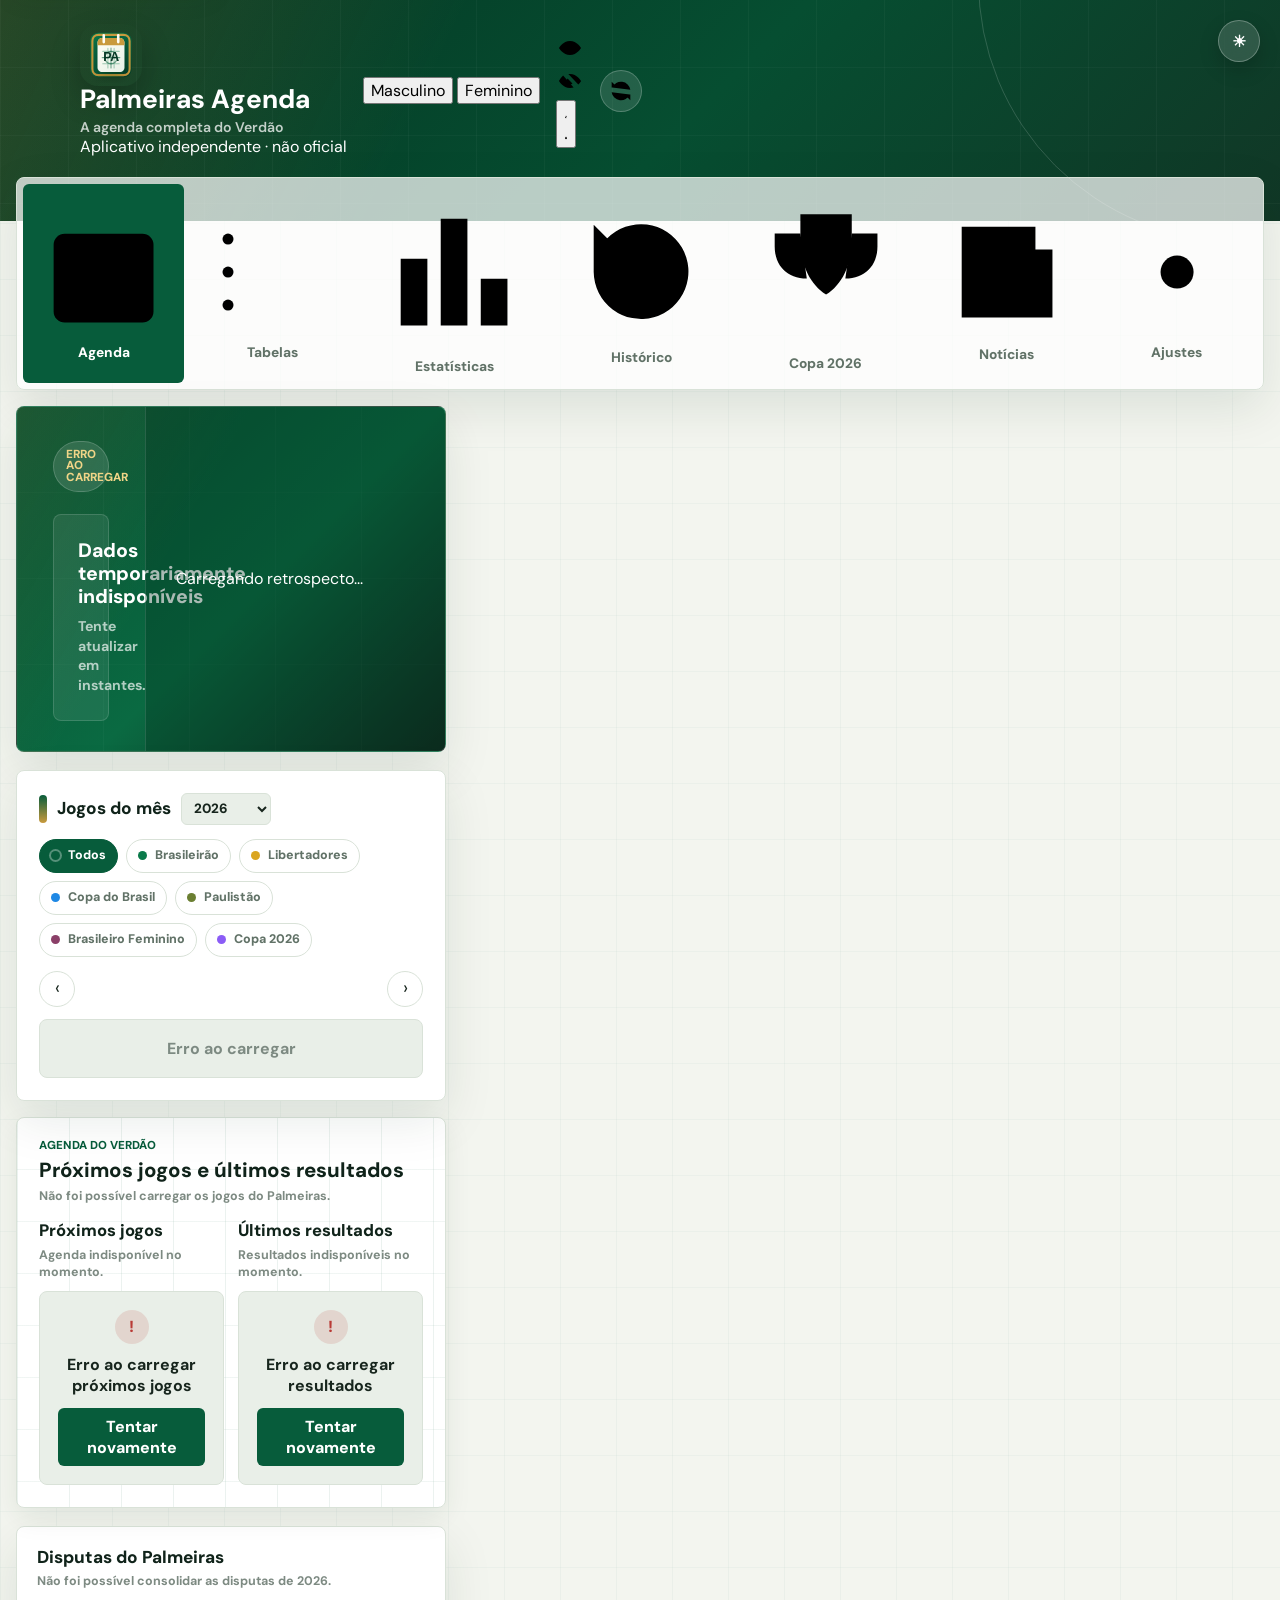
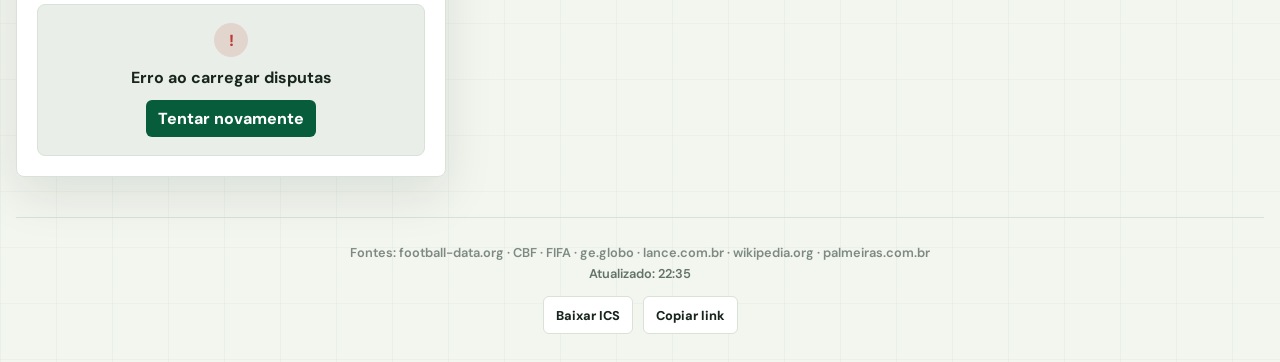
==== apps/web/index.html @ a24f6d0a "fix: restore mobile single-card layout for standings campaign Reverts the fragmentation caused by ad" ====
<!DOCTYPE html>
<html lang="pt-BR">
<head>
    <meta charset="UTF-8">
    <meta name="viewport" content="width=device-width, initial-scale=1.0">
    <title>Palmeiras Agenda — A agenda completa do Verdão</title>
    <meta name="description" content="Acompanhe Palmeiras masculino e feminino com agenda, alertas, histórico, placares, tabelas e calendário.">
    <meta name="application-name" content="Palmeiras Agenda">
    <meta name="theme-color" content="#043522">
    <meta name="api-base-url" content="">
    <meta name="color-scheme" content="light dark">
    <meta name="robots" content="index,follow">
    <link rel="canonical" href="https://palmeiras.rodrigolanna.com.br/">
    <meta property="og:type" content="website">
    <meta property="og:site_name" content="Palmeiras Agenda">
    <meta property="og:title" content="A agenda completa do Verdão">
    <meta property="og:description" content="Jogos, placares, tabelas, notícias, calendário do Palmeiras e seção especial da Copa do Mundo 2026.">
    <meta property="og:url" content="https://palmeiras.rodrigolanna.com.br/">
    <meta property="og:image" content="https://palmeiras.rodrigolanna.com.br/static/brand/palmeiras-agenda-social-card-v12.png">
    <meta property="og:image:width" content="1200">
    <meta property="og:image:height" content="630">
    <meta name="twitter:card" content="summary_large_image">
    <meta name="twitter:image" content="https://palmeiras.rodrigolanna.com.br/static/brand/palmeiras-agenda-social-card-v12.png">
    <link rel="preconnect" href="https://fonts.googleapis.com">
    <link rel="preconnect" href="https://fonts.gstatic.com" crossorigin>
    <link href="https://fonts.googleapis.com/css2?family=DM+Sans:ital,opsz,wght@0,9..40,400;0,9..40,500;0,9..40,600;0,9..40,700;0,9..40,800&display=swap" rel="stylesheet">
    <link rel="icon" type="image/png" href="/static/favicon.png">
    <link rel="icon" type="image/png" sizes="16x16" href="/static/brand/palmeiras-agenda-favicon-16-v12.png">
    <link rel="icon" type="image/png" sizes="32x32" href="/static/brand/palmeiras-agenda-favicon-32-v12.png">
    <link rel="icon" type="image/png" href="/static/brand/palmeiras-agenda-favicon-v12.png">
    <link rel="apple-touch-icon" sizes="180x180" href="/static/brand/palmeiras-agenda-apple-touch-icon-v12.png">
    <meta name="apple-mobile-web-app-capable" content="yes">
    <meta name="apple-mobile-web-app-status-bar-style" content="black-translucent">
    <meta name="apple-mobile-web-app-title" content="Palmeiras Agenda">
    <link rel="manifest" href="/manifest.webmanifest?v=16">
    <link rel="alternate" type="text/calendar" title="Palmeiras Agenda" href="/api/v1/calendar.ics">
    <link rel="stylesheet" href="/static/css/styles.css?v=82">
    <link rel="stylesheet" href="/static/css/design-system.css?v=20">
</head>
<body>
    <a class="skip-link" href="#main-content">Pular para o conteúdo</a>

    <!-- Compact Header -->
    <header class="header">
        <div class="header-content">
            <div class="header-brand">
                <a class="logo" href="/" aria-label="Voltar para a página inicial">
                    <img src="/static/brand/palmeiras-agenda-mark.svg?v=12" alt="Logo Palmeiras Agenda">
                </a>
                <div class="header-text">
                    <h1>Palmeiras Agenda</h1>
                    <div class="subtitle">A agenda completa do Verdão</div>
                    <div class="product-disclosure">Aplicativo independente · não oficial</div>
                </div>
            </div>
            <div class="team-scope-control" role="group" aria-label="Escolher equipe">
                <button type="button" data-team-scope="men" aria-pressed="true">Masculino</button>
                <button type="button" data-team-scope="women" aria-pressed="false">Feminino</button>
            </div>
            <div class="quick-preference-actions" aria-label="Visibilidade e alertas">
                <label class="utility-icon-action spoiler-toggle" for="spoilerFreeToggle" title="Ocultar placares">
                    <input class="sr-only" type="checkbox" id="spoilerFreeToggle" role="switch" aria-label="Ocultar placares">
                    <svg class="icon-scores-visible" viewBox="0 0 24 24" aria-hidden="true" focusable="false"><path d="M2.5 12s3.5-6 9.5-6 9.5 6 9.5 6-3.5 6-9.5 6S2.5 12 2.5 12Z"/><circle cx="12" cy="12" r="2.75"/></svg>
                    <svg class="icon-scores-hidden" viewBox="0 0 24 24" aria-hidden="true" focusable="false"><path d="M3 3l18 18M10.6 6.1A10.8 10.8 0 0 1 12 6c6 0 9.5 6 9.5 6a17 17 0 0 1-2.4 3.1M6.1 7.3A16.9 16.9 0 0 0 2.5 12s3.5 6 9.5 6a10.8 10.8 0 0 0 3.1-.4M9.9 9.9a3 3 0 0 0 4.2 4.2"/></svg>
                </label>
                <button type="button" class="utility-icon-action notification-toggle" id="quickNotifyButton" aria-pressed="false" aria-label="Ativar alertas" title="Ativar alertas">
                    <svg class="icon-alerts-off" viewBox="0 0 24 24" aria-hidden="true" focusable="false"><path d="M4 4l16 16M14.7 18H5.5c1.4-1.5 2-3.2 2-5.2V10a4.5 4.5 0 0 1 .6-2.3M10 5.7A4.7 4.7 0 0 1 12 5c2.5 0 4.5 2.2 4.5 5v2.8c0 .9.1 1.7.4 2.5M10.2 20a2.2 2.2 0 0 0 3.6 0"/></svg>
                    <svg class="icon-alerts-on" viewBox="0 0 24 24" aria-hidden="true" focusable="false"><path d="M5.5 18h13c-1.4-1.5-2-3.2-2-5.2V10c0-2.8-2-5-4.5-5s-4.5 2.2-4.5 5v2.8c0 2-.6 3.7-2 5.2ZM10.2 20a2.2 2.2 0 0 0 3.6 0M12 2.5V5"/></svg>
                </button>
            </div>
            <div class="header-actions">
                <button type="button" class="theme-toggle" id="themeToggle" title="Alternar tema" aria-label="Alternar tema claro/escuro" aria-pressed="false">Tema</button>
                <button type="button" id="refreshButton" class="refresh-btn" aria-label="Atualizar dados agora">
                    <svg class="refresh-icon" viewBox="0 0 24 24" aria-hidden="true" focusable="false">
                        <path d="M20 11a8.1 8.1 0 0 0-15.5-2M4 4v5h5M4 13a8.1 8.1 0 0 0 15.5 2M20 20v-5h-5"/>
                    </svg>
                </button>
            </div>
            <span class="toolbar-status sr-only" id="featureStatus" aria-live="polite"></span>
        </div>
    </header>

    <main class="container" id="main-content" tabindex="-1">

        <!-- ============================================ -->
        <!-- PRIMARY SECTION MENU                         -->
        <!-- ============================================ -->
        <div class="tabs" role="tablist" aria-label="Seções do aplicativo">
            <button class="tab-btn active" data-tab="home" data-mobile-label="Agenda" role="tab" id="tab-home" aria-selected="true" aria-controls="home">
                <svg class="tab-icon" viewBox="0 0 24 24" aria-hidden="true" focusable="false"><rect x="3" y="5" width="18" height="16" rx="2"/><path d="M8 3v4M16 3v4M3 10h18"/></svg>
                <span class="tab-label">Agenda</span>
            </button>
            <button class="tab-btn" data-tab="classificacao" data-mobile-label="Tabelas" role="tab" id="tab-classificacao" aria-selected="false" aria-controls="classificacao">
                <svg class="tab-icon" viewBox="0 0 24 24" aria-hidden="true" focusable="false"><path d="M9 6h12M9 12h12M9 18h12"/><circle cx="4" cy="6" r="1"/><circle cx="4" cy="12" r="1"/><circle cx="4" cy="18" r="1"/></svg>
                <span class="tab-label">Tabelas</span>
            </button>
            <button class="tab-btn" data-tab="estatisticas" data-mobile-label="Estatísticas" role="tab" id="tab-estatisticas" aria-selected="false" aria-controls="estatisticas">
                <svg class="tab-icon" viewBox="0 0 24 24" aria-hidden="true" focusable="false"><path d="M4 20V10h4v10M10 20V4h4v16M16 20v-7h4v7M2 20h20"/></svg>
                <span class="tab-label">Estatísticas</span>
            </button>
            <button class="tab-btn" data-tab="historico" data-mobile-label="Histórico" role="tab" id="tab-historico" aria-selected="false" aria-controls="historico">
                <svg class="tab-icon" viewBox="0 0 24 24" aria-hidden="true" focusable="false"><path d="M4 12a8 8 0 1 0 2.3-5.7L4 8.6M4 4v4.6h4.6M12 8v5l3 2"/></svg>
                <span class="tab-label">Histórico</span>
            </button>
            <button class="tab-btn tab-secondary" data-tab="worldcup" data-mobile-label="Copa 2026" role="tab" id="tab-worldcup" aria-selected="false" aria-controls="worldcup">
                <svg class="tab-icon" viewBox="0 0 24 24" aria-hidden="true" focusable="false"><path d="M8 3h8v4c0 4-1.6 7-4 8.5C9.6 14 8 11 8 7V3Z"/><path d="M8 6H4v2c0 3 2 5 5 5M16 6h4v2c0 3-2 5-5 5M12 16v4M8 21h8"/></svg>
                <span class="tab-label">Copa 2026</span>
            </button>
            <button class="tab-btn tab-secondary" data-tab="news" data-mobile-label="Notícias" role="tab" id="tab-news" aria-selected="false" aria-controls="news">
                <svg class="tab-icon" viewBox="0 0 24 24" aria-hidden="true" focusable="false"><path d="M4 4h13v16H4zM17 8h3v12h-3M7 8h7M7 12h7M7 16h4"/></svg>
                <span class="tab-label">Notícias</span>
            </button>
            <button class="tab-btn" data-tab="ajustes" data-mobile-label="Ajustes" role="tab" id="tab-ajustes" aria-selected="false" aria-controls="ajustes">
                <svg class="tab-icon" viewBox="0 0 24 24" aria-hidden="true" focusable="false"><circle cx="12" cy="12" r="3"/><path d="M12 2v3M12 19v3M4.9 4.9 7 7M17 17l2.1 2.1M2 12h3M19 12h3M4.9 19.1 7 17M17 7l2.1-2.1"/></svg>
                <span class="tab-label">Ajustes</span>
            </button>
        </div>

        <!-- ============================================ -->
        <!-- SECTION CONTENT                              -->
        <!-- ============================================ -->
        <div class="main-layout">
        <div class="main-content">
        <!-- ============================================ -->
        <!-- TAB PANELS                                   -->
        <!-- ============================================ -->
        <div class="dashboard-grid">

        <!-- Home -->
        <div id="home" class="tab-content active" role="tabpanel" aria-labelledby="tab-home">
        <section class="hero-hub" id="hero-hub" aria-labelledby="hero-title">
            <h2 class="sr-only" id="hero-title">Próximo jogo em destaque</h2>
            <div class="hero-card" id="hero-match">
                <div class="hero-comp" id="hero-comp-badge">Carregando...</div>
                <div class="hero-teams" id="hero-teams-area">
                    <div class="hero-team" id="hero-home">
                        <img src="/static/crests/1769.png" alt="">
                        <div class="hero-team-name">Palmeiras</div>
                    </div>
                    <div class="hero-center-score" id="hero-score-area">
                        <div class="hero-vs">×</div>
                    </div>
                    <div class="hero-team" id="hero-away">
                        <img src="/static/crests/1769.png" alt="">
                        <div class="hero-team-name">—</div>
                    </div>
                </div>
                <div class="hero-empty-state" id="hero-empty-state" hidden>
                    <strong>Dados temporariamente indisponíveis</strong>
                    <span>Tente atualizar em instantes.</span>
                </div>
                <div class="hero-meta" id="hero-meta-area">
                    <span class="hero-meta-date" id="hero-date-area">—</span>
                    <span class="hero-meta-sep">·</span>
                    <span class="hero-meta-pill" id="pill-stadium">Estádio —</span>
                    <span class="hero-meta-pill" id="pill-broadcast">TV —</span>
                    <span class="hero-meta-pill" id="pill-round">Rodada —</span>
                    <span class="hero-meta-pill" id="pill-stage" style="display:none">Fase —</span>
                </div>
            </div>
            <div class="hero-bottom" id="hero-bottom">
                <div class="hero-countdown" id="hero-countdown">
                    <div class="countdown-label">Jogo em</div>
                    <div class="countdown-digits">
                        <span class="cd-unit"><span class="cd-val" id="cd-days">0</span><span class="cd-lbl">dias</span></span>
                        <span class="cd-sep">:</span>
                        <span class="cd-unit"><span class="cd-val" id="cd-hours">0</span><span class="cd-lbl">horas</span></span>
                        <span class="cd-sep">:</span>
                        <span class="cd-unit"><span class="cd-val" id="cd-mins">0</span><span class="cd-lbl">min</span></span>
                        <span class="cd-sep">:</span>
                        <span class="cd-unit"><span class="cd-val" id="cd-secs">0</span><span class="cd-lbl">seg</span></span>
                    </div>
                </div>
                <div id="hero-context" class="hero-context" aria-live="polite">
                    <div class="hero-context-loading">Carregando retrospecto...</div>
                </div>
            </div>
        </section>

        <div class="agenda-content-grid">
        <section class="calendar-hub" id="calendar-hub" aria-labelledby="calendar-title">
            <div class="card">
                <div class="cal-header">
                    <div class="cal-title" id="calendar-title">Jogos do mês
                        <label class="sr-only" for="cal-year-select">Ano do calendário</label>
                        <select id="cal-year-select"></select>
                    </div>
                </div>
                <div class="comp-legend" id="comp-legend" aria-label="Filtrar calendário por competição">
                    <button type="button" class="comp-legend-item active" data-comp="all" aria-pressed="true">
                        <span class="comp-legend-dot" style="background:#075C3B" aria-hidden="true"></span>
                        <span class="comp-legend-label">Todos</span>
                    </button>
                    <button type="button" class="comp-legend-item" data-comp="BSA" aria-pressed="false">
                        <span class="comp-legend-dot" style="background:#0A7A4A" aria-hidden="true"></span>
                        <span class="comp-legend-label">Brasileirão</span>
                    </button>
                    <button type="button" class="comp-legend-item" data-comp="CLI" aria-pressed="false">
                        <span class="comp-legend-dot" style="background:#DAA520" aria-hidden="true"></span>
                        <span class="comp-legend-label">Libertadores</span>
                    </button>
                    <button type="button" class="comp-legend-item" data-comp="COPA" aria-pressed="false">
                        <span class="comp-legend-dot" style="background:#1E88E5" aria-hidden="true"></span>
                        <span class="comp-legend-label">Copa do Brasil</span>
                    </button>
                    <button type="button" class="comp-legend-item" data-comp="CPA" aria-pressed="false">
                        <span class="comp-legend-dot" style="background:#6B7F32" aria-hidden="true"></span>
                        <span class="comp-legend-label">Paulistão</span>
                    </button>
                    <button type="button" class="comp-legend-item women-competition" data-comp="BFA1" aria-pressed="false">
                        <span class="comp-legend-dot" style="background:#8B3F68" aria-hidden="true"></span>
                        <span class="comp-legend-label">Brasileiro Feminino</span>
                    </button>
                    <button type="button" class="comp-legend-item" data-comp="WC" aria-pressed="false">
                        <span class="comp-legend-dot" style="background:#8B5CF6" aria-hidden="true"></span>
                        <span class="comp-legend-label">Copa 2026</span>
                    </button>
                </div>
                <div class="calendar-nav">
                    <button type="button" class="cal-nav-btn" id="cal-prev" aria-label="Mês anterior">‹</button>
                    <span id="cal-month-label" aria-live="polite"></span>
                    <button type="button" class="cal-nav-btn" id="cal-next" aria-label="Próximo mês">›</button>
                </div>
                <div id="calendar-grid" class="calendar-grid" aria-labelledby="calendar-title"></div>
                <div id="calendar-expanded" aria-live="polite"></div>
            </div>
        </section>

        <div class="agenda-feed">
        <section class="palmeiras-home-shell" id="palmeiras-home" aria-labelledby="palmeiras-home-title">
            <div class="palmeiras-home-panel">
                <div class="palmeiras-board-head">
                    <div>
                        <div class="palmeiras-kicker">Agenda do Verdão</div>
                        <h2 id="palmeiras-home-title">Próximos jogos e últimos resultados</h2>
                        <p id="palmeiras-home-summary">Carregando jogos do Palmeiras...</p>
                    </div>
                </div>

                <div class="palmeiras-snapshot-grid" aria-label="Resumo de jogos do Palmeiras">
                    <div class="palmeiras-snapshot-panel">
                        <div class="palmeiras-snapshot-head">
                            <h3>Próximos jogos</h3>
                            <p id="palmeiras-next-summary">Carregando agenda...</p>
                        </div>
                        <div id="palmeiras-next-matches"><div class="empty">Carregando...</div></div>
                    </div>
                    <div class="palmeiras-snapshot-panel results">
                        <div class="palmeiras-snapshot-head">
                            <h3>Últimos resultados</h3>
                            <p id="palmeiras-results-summary">Carregando placares...</p>
                        </div>
                        <div id="palmeiras-latest-results"><div class="empty">Carregando...</div></div>
                    </div>
                </div>
            </div>

        </section>

        <section class="competition-hub card" aria-labelledby="competitions-title">
            <div class="competition-hub-head">
                <div>
                    <div class="card-title" id="competitions-title">Disputas do Palmeiras</div>
                    <p id="competitions-summary">Consolidando competições do ano selecionado.</p>
                </div>
            </div>
            <div id="competitions-overview"><div class="empty">Carregando...</div></div>
        </section>
        </div>
        </div>
        </div>

        <!-- Tabelas -->
        <div id="classificacao" class="tab-content" role="tabpanel" aria-labelledby="tab-classificacao" hidden inert>
            <div class="card">
                <div class="section-head standings-head">
                    <div>
                        <div class="card-title" id="standings-title">Tabelas</div>
                        <p id="standings-summary">Escolha uma competição para ver as tabelas e campanhas disponíveis.</p>
                    </div>
                    <div class="standings-filter-group" id="standings-filter-group" aria-label="Escolher competição das tabelas">
                        <button type="button" class="standings-filter active" data-standings-comp="all" aria-pressed="true">Todas</button>
                    </div>
                </div>
                <div id="standings"><div class="empty">Carregando...</div></div>
            </div>
        </div>

        <!-- Estatísticas -->
        <div id="estatisticas" class="tab-content" role="tabpanel" aria-labelledby="tab-estatisticas" hidden inert>
            <div class="card">
                <div class="section-head stats-head">
                    <div>
                        <div class="card-title" id="stats-title">Estatísticas do Palmeiras</div>
                        <p id="stats-summary">Desempenho, gols e forma recente em todos os jogos carregados.</p>
                    </div>
                </div>
                <div id="team-stats"><div class="empty">Carregando...</div></div>
            </div>
        </div>

        <!-- Histórico -->
        <div id="historico" class="tab-content" role="tabpanel" aria-labelledby="tab-historico" hidden inert>
            <section class="card history-card" aria-labelledby="history-title">
                <div class="section-head">
                    <div>
                        <div class="card-title" id="history-title">Arquivo histórico</div>
                        <p id="history-summary">Retrospecto, adversários e jogos anteriores do Palmeiras.</p>
                    </div>
                </div>
                <div class="history-filters">
                    <label>Adversário<select id="historyOpponent"><option value="">Todos</option></select></label>
                    <label>Competição<select id="historyCompetition"><option value="">Todas</option></select></label>
                    <label>Ano<select id="historyYear"><option value="">Todos</option></select></label>
                    <button type="button" id="historyClear">Limpar filtros</button>
                </div>
                <div id="history-content"><div class="empty">Carregando histórico...</div></div>
            </section>
        </div>

        <!-- Ajustes -->
        <div id="ajustes" class="tab-content" role="tabpanel" aria-labelledby="tab-ajustes" hidden inert>
            <section class="card settings-card" aria-labelledby="settings-title">
                <div class="card-title" id="settings-title">Ajustes</div>
                <div class="settings-grid">
                    <div class="settings-section">
                        <h3>Alertas de jogos</h3>
                        <p>Escolha o que deseja receber neste navegador.</p>
                        <label><input type="checkbox" data-push-pref="oneHour"> 1 hora antes do jogo</label>
                        <label><input type="checkbox" data-push-pref="kickoff"> Início da partida</label>
                        <label><input type="checkbox" data-push-pref="results"> Placar final</label>
                        <label><input type="checkbox" data-push-pref="scheduleChanges" checked> Mudanças de data ou estádio</label>
                        <label><input type="checkbox" data-push-pref="liveEvents"> Lances dos jogos seguidos</label>
                        <label><input type="checkbox" data-push-pref="news"> Notícias importantes</label>
                        <div class="settings-actions">
                            <button type="button" class="palmeiras-action primary" id="enablePushButton">Ativar e salvar alertas</button>
                            <button type="button" class="palmeiras-action" id="disablePushButton">Desativar</button>
                        </div>
                        <p class="settings-status" id="pushStatus" aria-live="polite"></p>
                    </div>
                    <div class="settings-section">
                        <h3>Calendário e conteúdo</h3>
                        <p>O feed acompanha a equipe selecionada e é atualizado automaticamente.</p>
                        <a class="settings-link" id="scopedCalendarLink" href="/api/v1/calendar.ics?team_scope=men">Assinar calendário ICS</a>
                        <button type="button" class="settings-link settings-tab-link" data-open-tab="news">Abrir notícias</button>
                        <button type="button" class="settings-link settings-tab-link" data-open-tab="worldcup">Rever a Copa 2026</button>
                    </div>
                </div>
            </section>
        </div>

        <!-- Copa do Mundo 2026 -->
        <div id="worldcup" class="tab-content" role="tabpanel" aria-labelledby="tab-worldcup" hidden inert>
            <section class="worldcup-shell" aria-labelledby="worldcup-title">
                <div class="worldcup-hero-panel worldcup-champion-hero">
                    <div class="worldcup-champion-copy">
                        <div class="worldcup-kicker">FIFA World Cup 2026</div>
                        <div class="worldcup-champion-heading">
                            <img id="worldcup-champion-crest" src="https://crests.football-data.org/760.svg" alt="Escudo da seleção da Espanha">
                            <div>
                                <h2 id="worldcup-title">Espanha campeã do mundo</h2>
                                <p id="worldcup-champion-copy">A Espanha venceu a Argentina por 1 a 0 e conquistou a Copa do Mundo de 2026.</p>
                            </div>
                        </div>
                        <div class="worldcup-final-result" id="worldcup-final-result" aria-label="Resultado da final">
                            <span>Final</span>
                            <strong>Espanha <b>1–0</b> Argentina</strong>
                            <span>19 jul 2026</span>
                        </div>
                    </div>
                    <div class="worldcup-champion-side">
                        <svg class="worldcup-trophy" viewBox="0 0 64 64" aria-hidden="true">
                            <path d="M22 8h20v8c0 10-4 18-10 22-6-4-10-12-10-22V8Z"/>
                            <path d="M22 14H12v4c0 9 6 15 15 16M42 14h10v4c0 9-6 15-15 16M32 38v10M23 56h18M27 48h10v8"/>
                        </svg>
                        <strong>Campeã 2026</strong>
                    </div>
                </div>

                <div class="worldcup-info-grid" aria-label="Informações da Copa do Mundo 2026">
                    <div class="worldcup-info-item">
                        <span>Período</span>
                        <strong>11 jun - 19 jul</strong>
                    </div>
                    <div class="worldcup-info-item">
                        <span>Jogos</span>
                        <strong id="worldcup-total">104</strong>
                    </div>
                    <div class="worldcup-info-item">
                        <span>Sedes</span>
                        <strong>Canadá, México, EUA</strong>
                    </div>
                    <div class="worldcup-info-item">
                        <span>Formato</span>
                        <strong>48 seleções</strong>
                    </div>
                </div>

                <div class="worldcup-brazil-panel">
                    <div class="worldcup-board-head">
                        <div>
                            <h3 id="worldcup-brazil-title">Campanha do Brasil</h3>
                            <p id="worldcup-brazil-summary">Carregando agenda da Seleção...</p>
                        </div>
                        <button type="button" class="worldcup-action" id="worldcupBrazilFilter">Ver Brasil</button>
                    </div>
                    <div id="worldcup-brazil-matches"><div class="empty">Carregando...</div></div>
                </div>

                <div class="worldcup-board">
                    <div class="worldcup-board-head">
                        <div>
                            <h3>Jogos e resultados</h3>
                            <p id="worldcup-summary">Carregando jogos da Copa 2026...</p>
                        </div>
                        <div class="worldcup-filter-group" aria-label="Filtrar jogos da Copa 2026">
                            <button type="button" class="worldcup-filter active" data-wc-filter="all" aria-pressed="true">Todos</button>
                            <button type="button" class="worldcup-filter" data-wc-filter="upcoming" aria-pressed="false">Próximos</button>
                            <button type="button" class="worldcup-filter" data-wc-filter="finished" aria-pressed="false">Resultados</button>
                            <button type="button" class="worldcup-filter" data-wc-filter="brazil" aria-pressed="false">Brasil</button>
                        </div>
                    </div>
                    <div id="worldcup-matches"><div class="empty">Carregando...</div></div>
                </div>
            </section>
        </div>

        <!-- Notícias -->
        <div id="news" class="tab-content" role="tabpanel" aria-labelledby="tab-news" hidden inert>
            <div class="card">
                <div class="card-title">Notícias recentes</div>
                <div id="news-status" class="section-status" aria-live="off"></div>
                <div id="news-list"><div class="empty">Carregando...</div></div>
            </div>
        </div>
        
        </div>
        </div>
        </div>

    </main>

    <noscript><p style="text-align:center;padding:2rem;color:#666">JavaScript é necessário para exibir os dados do Palmeiras Agenda.</p></noscript>

    <footer class="footer">
        <p>Fontes: football-data.org · CBF · FIFA · ge.globo · lance.com.br · wikipedia.org · palmeiras.com.br</p>
        <p id="last-updated" class="footer-updated"></p>
        <div class="footer-actions">
            <button type="button" id="downloadCalendarButton" class="footer-btn">Baixar ICS</button>
            <button type="button" id="copyCalendarUrlButton" class="footer-btn">Copiar link</button>
        </div>
    </footer>

    <script src="/static/js/config.js?v=30"></script>
    <script src="/static/js/features.js?v=5"></script>
    <script src="/static/js/app.js?v=89"></script>
</body>
</html>
---- static/css/styles.css ----
:root {
    color-scheme: light;
    --brand: #075c3b;
    --brand-strong: #043522;
    --brand-bright: #0a7a4a;
    --brand-soft: #e7f1e9;
    --gold: #c99a3d;
    --blue: #2468a8;
    --red: #b93b36;
    --draw: #6d746f;
    --ink: #10231a;
    --text: #17251d;
    --text-secondary: #617267;
    --text-muted: #7d8a82;
    --bg: #f3f5ef;
    --bg-card: #ffffff;
    --bg-soft: #e9efe8;
    --line: #d9e2d8;
    --line-strong: #bdcabb;
    --shadow: 0 18px 50px rgba(6, 53, 31, 0.10);
    --shadow-tight: 0 10px 28px rgba(6, 53, 31, 0.08);
    --radius-card: 8px;
    --radius-control: 6px;
    --focus: #c99a3d;
    --win: #0a7a4a;
    --loss: #b93b36;
    --live: #d93d37;
    --comp-bsa: #0a7a4a;
    --comp-cli: #c99a3d;
    --comp-copa: #2468a8;
    --comp-paulista: #6b7f32;
    --comp-wc: #8b3f68;
    --comp-other: #858f87;
}

body.dark {
    color-scheme: dark;
    --brand: #48b57a;
    --brand-strong: #06140f;
    --brand-bright: #65d996;
    --brand-soft: #10251a;
    --gold: #d8b560;
    --blue: #6aa7dc;
    --red: #ee6b63;
    --draw: #9ba79e;
    --ink: #eff6f1;
    --text: #eaf2ed;
    --text-secondary: #aec0b5;
    --text-muted: #8c9b91;
    --bg: #07110c;
    --bg-card: #0f1e16;
    --bg-soft: #13261b;
    --line: rgba(222, 236, 226, 0.13);
    --line-strong: rgba(222, 236, 226, 0.24);
    --shadow: 0 18px 48px rgba(0, 0, 0, 0.32);
    --shadow-tight: 0 10px 24px rgba(0, 0, 0, 0.26);
    --comp-wc: #d077a5;
    background: #07110c;
}

* {
    box-sizing: border-box;
    letter-spacing: 0;
}

html {
    min-width: 320px;
    background: var(--bg);
}

body {
    margin: 0;
    min-height: 100vh;
    background:
        linear-gradient(90deg, rgba(7, 92, 59, 0.035) 1px, transparent 1px) 0 0 / 56px 56px,
        linear-gradient(0deg, rgba(7, 92, 59, 0.03) 1px, transparent 1px) 0 0 / 56px 56px,
        var(--bg);
    color: var(--text);
    font-family: 'DM Sans', -apple-system, BlinkMacSystemFont, "Segoe UI", sans-serif;
    padding-bottom: 28px;
    transition: background 0.2s ease, color 0.2s ease;
}

body.dark {
    background:
        linear-gradient(90deg, rgba(101, 217, 150, 0.035) 1px, transparent 1px) 0 0 / 56px 56px,
        linear-gradient(0deg, rgba(101, 217, 150, 0.028) 1px, transparent 1px) 0 0 / 56px 56px,
        var(--bg);
}

button,
select {
    font: inherit;
}

button {
    touch-action: manipulation;
}

a {
    color: inherit;
}

.sr-only {
    position: absolute;
    width: 1px;
    height: 1px;
    padding: 0;
    margin: -1px;
    overflow: hidden;
    clip: rect(0, 0, 0, 0);
    white-space: nowrap;
    border: 0;
}

.skip-link {
    position: fixed;
    top: 12px;
    left: 12px;
    z-index: 3000;
    transform: translateY(-160%);
    border-radius: var(--radius-control);
    background: var(--ink);
    color: var(--bg-card);
    padding: 10px 12px;
    font-weight: 800;
    text-decoration: none;
    box-shadow: var(--shadow-tight);
    transition: transform 0.16s ease;
}

.skip-link:focus-visible {
    transform: translateY(0);
}

:focus-visible {
    outline: 3px solid var(--focus);
    outline-offset: 3px;
}

#main-content:focus {
    outline: none;
}

.theme-toggle {
    position: fixed;
    top: 20px;
    right: 20px;
    z-index: 1100;
    width: 42px;
    height: 42px;
    border-radius: 50%;
    border: 1px solid rgba(255, 255, 255, 0.28);
    background: rgba(255, 255, 255, 0.14);
    color: #fff;
    display: grid;
    place-items: center;
    font-size: 1rem;
    font-weight: 800;
    letter-spacing: 0;
    cursor: pointer;
    backdrop-filter: blur(12px);
    box-shadow: 0 8px 20px rgba(0, 0, 0, 0.18);
    transition: transform 0.16s ease, background 0.16s ease;
}

.theme-toggle:hover {
    transform: translateY(-1px);
    background: rgba(255, 255, 255, 0.22);
}

body.dark .theme-toggle {
    background: rgba(0, 0, 0, 0.34);
    border-color: rgba(255, 255, 255, 0.16);
}

.header {
    position: relative;
    overflow: hidden;
    min-height: 162px;
    padding: 24px 80px 64px;
    background:
        linear-gradient(115deg, rgba(201, 154, 61, 0.18), transparent 34%),
        linear-gradient(135deg, var(--brand-strong) 0%, #064e31 54%, #113726 100%);
    color: white;
}

.header::before,
.header::after {
    content: "";
    position: absolute;
    pointer-events: none;
}

.header::before {
    inset: 0;
    background:
        linear-gradient(90deg, rgba(255, 255, 255, 0.08) 1px, transparent 1px) 0 0 / 68px 68px,
        linear-gradient(0deg, rgba(255, 255, 255, 0.07) 1px, transparent 1px) 0 0 / 68px 68px;
    opacity: 0.42;
}

.header::after {
    width: 520px;
    height: 520px;
    right: -220px;
    top: -280px;
    border: 1px solid rgba(255, 255, 255, 0.16);
    border-radius: 50%;
}

.header-content {
    position: relative;
    z-index: 1;
    max-width: 1280px;
    margin: 0 auto;
    display: flex;
    align-items: center;
    gap: 16px;
}

.logo {
    width: 62px;
    height: 62px;
    flex: 0 0 auto;
    border-radius: 18px;
    background: transparent;
    color: inherit;
    display: grid;
    place-items: center;
    text-decoration: none;
    overflow: hidden;
    box-shadow: 0 14px 30px rgba(0, 0, 0, 0.22);
    transition: transform 0.16s ease, box-shadow 0.16s ease;
}

.logo:hover {
    transform: translateY(-1px);
    box-shadow: 0 16px 34px rgba(0, 0, 0, 0.24);
}

.logo svg,
.logo img {
    width: 100%;
    height: 100%;
    object-fit: cover;
    display: block;
}

.header-text h1 {
    margin: 0;
    font-size: 1.65rem;
    line-height: 1;
    font-weight: 800;
}

.subtitle {
    margin-top: 6px;
    color: rgba(255, 255, 255, 0.75);
    font-size: 0.88rem;
    font-weight: 600;
}

.refresh-btn {
    margin-left: auto;
    width: 42px;
    height: 42px;
    border: 1px solid rgba(255, 255, 255, 0.22);
    border-radius: 50%;
    background: rgba(255, 255, 255, 0.12);
    color: #fff;
    display: grid;
    place-items: center;
    cursor: pointer;
    transition: transform 0.16s ease, background 0.16s ease;
}

.refresh-btn:hover {
    transform: translateY(-1px);
    background: rgba(255, 255, 255, 0.2);
}

.refresh-btn:hover .refresh-icon {
    animation: spin-once 0.45s ease;
}

.refresh-btn:disabled {
    cursor: wait;
    opacity: 0.78;
}

.refresh-btn:disabled:hover {
    transform: none;
    background: rgba(255, 255, 255, 0.12);
}

.refresh-btn.is-refreshing .refresh-icon {
    animation: spin-once 0.76s linear infinite;
}

.refresh-icon {
    display: inline-block;
    font-size: 1.15rem;
    line-height: 1;
}

@keyframes spin-once {
    to { transform: rotate(360deg); }
}

.container {
    width: min(1280px, calc(100% - 32px));
    margin: -44px auto 0;
    position: relative;
    z-index: 2;
}

.hero-hub,
.card,
.tabs,
.calendar-hub > .card {
    box-shadow: var(--shadow);
}

.hero-hub {
    position: relative;
    overflow: hidden;
    display: grid;
    grid-template-columns: minmax(0, 1.35fr) minmax(300px, 0.65fr);
    min-height: 286px;
    margin-bottom: 18px;
    border: 1px solid rgba(255, 255, 255, 0.16);
    border-radius: var(--radius-card);
    background:
        linear-gradient(120deg, rgba(201, 154, 61, 0.12), transparent 38%),
        linear-gradient(135deg, #064e31 0%, #0a6a42 55%, #10261c 100%);
    color: white;
}

.hero-hub::before {
    content: "";
    position: absolute;
    inset: 0;
    background:
        linear-gradient(90deg, rgba(255, 255, 255, 0.09) 1px, transparent 1px) 0 0 / 86px 86px,
        linear-gradient(0deg, rgba(255, 255, 255, 0.07) 1px, transparent 1px) 0 0 / 86px 86px;
    opacity: 0.32;
    pointer-events: none;
}

.hero-hub > * {
    position: relative;
    z-index: 1;
}

.hero-card {
    grid-column: 1;
    grid-row: 1;
    padding: 34px 36px 30px;
    display: flex;
    flex-direction: column;
    justify-content: space-between;
    align-items: stretch;
    gap: 22px;
}

.hero-card.live {
    box-shadow: inset 0 0 0 3px var(--live);
}

.hero-comp {
    align-self: flex-start;
    width: fit-content;
    max-width: 100%;
    border: 1px solid rgba(255, 255, 255, 0.18);
    border-radius: 999px;
    background: rgba(255, 255, 255, 0.12);
    color: #f1d588;
    padding: 7px 12px;
    font-size: 0.73rem;
    line-height: 1;
    font-weight: 800;
    text-transform: uppercase;
}

.live-dot {
    display: inline-block;
    width: 7px;
    height: 7px;
    margin-right: 7px;
    border-radius: 50%;
    background: var(--live);
    box-shadow: 0 0 0 4px rgba(217, 61, 55, 0.18);
    vertical-align: 1px;
    animation: dotPulse 1.4s ease-in-out infinite;
}

@keyframes dotPulse {
    0%, 100% { opacity: 1; transform: scale(1); }
    50% { opacity: 0.55; transform: scale(1.22); }
}

.hero-teams {
    display: grid;
    grid-template-columns: minmax(0, 1fr) 112px minmax(0, 1fr);
    align-items: center;
    gap: 22px;
}

.hero-team {
    min-width: 0;
    display: flex;
    align-items: center;
    gap: 14px;
}

.hero-team:last-child {
    flex-direction: row-reverse;
}

.hero-team img {
    width: 72px;
    height: 72px;
    flex: 0 0 auto;
    object-fit: contain;
    filter: drop-shadow(0 10px 12px rgba(0, 0, 0, 0.22));
}

.hero-team-name {
    min-width: 0;
    color: #fff;
    font-size: 1.45rem;
    line-height: 1.05;
    font-weight: 800;
    overflow-wrap: normal;
    word-break: normal;
}

.hero-empty-state {
    border: 1px solid rgba(255, 255, 255, 0.14);
    border-radius: var(--radius-card);
    background: rgba(255, 255, 255, 0.08);
    padding: 24px;
}

.hero-empty-state strong,
.hero-empty-state span {
    display: block;
}

.hero-empty-state strong {
    color: #fff;
    font-size: 1.22rem;
    line-height: 1.2;
    font-weight: 800;
}

.hero-empty-state span {
    margin-top: 8px;
    color: rgba(255, 255, 255, 0.68);
    font-size: 0.88rem;
    line-height: 1.4;
    font-weight: 700;
}

.hero-center-score {
    justify-self: center;
    min-width: 96px;
    display: grid;
    place-items: center;
    gap: 6px;
}

.hero-vs {
    color: rgba(255, 255, 255, 0.82);
    font-size: 3rem;
    line-height: 1;
    font-weight: 800;
}

.hero-score {
    color: #fff;
    font-size: 3.25rem;
    line-height: 1;
    font-weight: 800;
    font-variant-numeric: tabular-nums;
    white-space: nowrap;
}

.hero-score .score-sep {
    color: rgba(255, 255, 255, 0.52);
}

.hero-score.live-score {
    animation: scorePulse 2.8s ease-in-out infinite;
}

@keyframes scorePulse {
    0%, 100% { opacity: 1; }
    50% { opacity: 0.86; }
}

.hero-minute,
.hero-ht {
    border-radius: 999px;
    background: rgba(255, 255, 255, 0.13);
    padding: 4px 10px;
    color: #f6d889;
    font-size: 0.72rem;
    font-weight: 800;
}

.hero-ht {
    color: rgba(255, 255, 255, 0.72);
}

.hero-meta {
    display: flex;
    flex-wrap: wrap;
    align-items: center;
    gap: 8px;
    color: rgba(255, 255, 255, 0.8);
    font-size: 0.82rem;
    line-height: 1.25;
}

.hero-meta-date {
    color: #fff;
    font-weight: 800;
}

.hero-meta-sep {
    opacity: 0.36;
}

.hero-meta-pill {
    border: 1px solid rgba(255, 255, 255, 0.13);
    border-radius: 999px;
    background: rgba(255, 255, 255, 0.08);
    padding: 5px 9px;
    color: rgba(255, 255, 255, 0.78);
    white-space: nowrap;
}

.hero-bottom {
    grid-column: 2;
    grid-row: 1;
    border-left: 1px solid rgba(255, 255, 255, 0.12);
    background: rgba(4, 53, 34, 0.34);
    display: flex;
    flex-direction: column;
    justify-content: center;
    gap: 26px;
    padding: 30px;
}

.hero-countdown {
    text-align: left;
}

.countdown-label,
.form-label {
    margin-bottom: 10px;
    color: rgba(255, 255, 255, 0.56);
    font-size: 0.72rem;
    line-height: 1;
    font-weight: 800;
    text-transform: uppercase;
}

.countdown-digits {
    display: flex;
    align-items: stretch;
    gap: 8px;
}

.cd-unit {
    min-width: 54px;
    border: 1px solid rgba(255, 255, 255, 0.14);
    border-radius: var(--radius-control);
    background: rgba(255, 255, 255, 0.1);
    padding: 10px 8px 8px;
    display: grid;
    justify-items: center;
    gap: 3px;
}

.cd-val {
    color: #fff;
    font-size: 1.45rem;
    line-height: 1;
    font-weight: 800;
    font-variant-numeric: tabular-nums;
}

.cd-lbl {
    color: rgba(255, 255, 255, 0.55);
    font-size: 0.58rem;
    line-height: 1;
    font-weight: 800;
    text-transform: uppercase;
}

.cd-sep {
    display: none;
}

.form-widget {
    border-top: 1px solid rgba(255, 255, 255, 0.12);
    padding-top: 22px;
    display: flex;
    flex-direction: column;
    gap: 10px;
}

.form-dots,
.form-guide {
    display: flex;
    flex-wrap: wrap;
    gap: 7px;
}

.form-dot,
.form-badge {
    width: 34px;
    height: 34px;
    border-radius: var(--radius-control);
    display: inline-grid;
    place-items: center;
    font-size: 0.78rem;
    line-height: 1;
    font-weight: 800;
}

.form-dot.win,
.form-badge.win {
    color: var(--win);
    background: rgba(10, 122, 74, 0.14);
}

.form-dot.loss,
.form-badge.loss {
    color: var(--loss);
    background: rgba(185, 59, 54, 0.14);
}

.form-dot.draw,
.form-badge.draw {
    color: var(--draw);
    background: rgba(109, 116, 111, 0.14);
}

.hero-bottom .form-dot {
    border: 1px solid rgba(255, 255, 255, 0.12);
    background: rgba(255, 255, 255, 0.08);
}

.hero-bottom .form-dot.win {
    color: #65d996;
    background: rgba(101, 217, 150, 0.12);
}

.hero-bottom .form-dot.loss {
    color: #ff7a72;
    background: rgba(255, 122, 114, 0.12);
}

.hero-bottom .form-dot.draw {
    color: rgba(255, 255, 255, 0.68);
    background: rgba(255, 255, 255, 0.08);
}

.hero-brazil-next {
    border-top: 1px solid rgba(255, 255, 255, 0.12);
    padding-top: 22px;
    display: flex;
    flex-direction: column;
    gap: 10px;
}

.hero-brazil-list {
    display: grid;
    gap: 8px;
}

.hero-brazil-item {
    min-width: 0;
    border: 1px solid rgba(255, 255, 255, 0.13);
    border-radius: var(--radius-control);
    background: rgba(255, 255, 255, 0.08);
    overflow: hidden;
}

.hero-brazil-summary {
    padding: 9px 76px 9px 10px;
}

.hero-brazil-item span,
.hero-brazil-item strong {
    display: block;
    min-width: 0;
}

.hero-brazil-item span {
    color: rgba(255, 255, 255, 0.58);
    font-size: 0.66rem;
    line-height: 1;
    font-weight: 800;
    text-transform: uppercase;
}

.hero-brazil-item strong {
    margin-top: 5px;
    color: #fff;
    font-size: 0.82rem;
    line-height: 1.2;
    font-weight: 800;
    overflow-wrap: anywhere;
}

.match-card > summary {
    list-style: none;
}

.match-card > summary::-webkit-details-marker {
    display: none;
}

.match-card-summary {
    position: relative;
    cursor: pointer;
    transition: background 0.16s ease;
}

.match-card-summary:hover {
    background: rgba(10, 122, 74, 0.06);
}

.match-card-summary:focus-visible {
    outline: 2px solid var(--brand);
    outline-offset: -2px;
}

.match-card-cue {
    position: absolute;
    top: 50%;
    right: 12px;
    display: inline-flex;
    align-items: center;
    gap: 6px;
    transform: translateY(-50%);
    border: 1px solid var(--line);
    border-radius: 999px;
    background: var(--bg-card);
    color: var(--brand);
    padding: 6px 8px;
    font-size: 0.62rem;
    line-height: 1;
    font-weight: 800;
    text-transform: uppercase;
    pointer-events: none;
}

.match-card-cue::after {
    content: "";
    width: 6px;
    height: 6px;
    border-right: 2px solid currentColor;
    border-bottom: 2px solid currentColor;
    transform: rotate(45deg) translateY(-1px);
    transition: transform 0.16s ease;
}

.match-card[open] > .match-card-summary .match-card-cue::after {
    transform: rotate(225deg) translateY(-1px);
}

.hero-brazil-item .match-card-cue {
    border-color: rgba(255, 255, 255, 0.16);
    background: rgba(255, 255, 255, 0.1);
    color: #fff;
}

.hero-brazil-item .match-card-summary:hover {
    background: rgba(255, 255, 255, 0.08);
}

.hero-brazil-item .cal-match-prediction {
    border-top-color: rgba(255, 255, 255, 0.12);
    background: rgba(0, 0, 0, 0.16);
}

.hero-brazil-item .prediction-card.compact {
    border-color: rgba(255, 255, 255, 0.12);
    background: rgba(255, 255, 255, 0.08);
}

.hero-brazil-item .prediction-match,
.hero-brazil-item .prob-value {
    color: #fff;
}

.hero-brazil-item .match-details-card {
    border-color: rgba(255, 255, 255, 0.12);
    background: rgba(255, 255, 255, 0.08);
}

.hero-brazil-item .match-detail-title,
.hero-brazil-item .match-detail-score,
.hero-brazil-item .match-detail-stat strong,
.hero-brazil-item .match-detail-meta strong {
    color: #fff;
}

.hero-brazil-item .match-detail-stat,
.hero-brazil-item .match-detail-score {
    border-color: rgba(255, 255, 255, 0.12);
    background: rgba(255, 255, 255, 0.08);
}

.palmeiras-home-shell {
    display: grid;
    gap: 16px;
    margin-bottom: 18px;
}

.palmeiras-home-panel,
.palmeiras-match-board {
    border: 1px solid var(--line);
    border-radius: var(--radius-card);
    background: var(--bg-card);
    box-shadow: var(--shadow-tight);
}

.palmeiras-home-panel {
    overflow: hidden;
    padding: 22px;
    background:
        linear-gradient(90deg, rgba(7, 92, 59, 0.08) 1px, transparent 1px) 0 0 / 52px 52px,
        linear-gradient(0deg, rgba(7, 92, 59, 0.06) 1px, transparent 1px) 0 0 / 52px 52px,
        var(--bg-card);
}

.palmeiras-match-board {
    padding: 18px;
}

.palmeiras-board-head {
    display: grid;
    grid-template-columns: minmax(0, 1fr) auto;
    gap: 18px;
    align-items: end;
    margin-bottom: 16px;
}

.palmeiras-board-head.compact {
    align-items: start;
    margin-bottom: 14px;
}

.palmeiras-kicker {
    margin-bottom: 8px;
    color: var(--brand);
    font-size: 0.72rem;
    line-height: 1;
    font-weight: 800;
    text-transform: uppercase;
}

.palmeiras-board-head h2,
.palmeiras-board-head h3 {
    margin: 0;
    color: var(--ink);
    font-weight: 800;
}

.palmeiras-board-head h2 {
    font-size: 1.28rem;
    line-height: 1.12;
}

.palmeiras-board-head h3,
.palmeiras-snapshot-head h3 {
    font-size: 1.04rem;
    line-height: 1.2;
}

.palmeiras-board-head p,
.palmeiras-snapshot-head p {
    margin: 6px 0 0;
    color: var(--text-muted);
    font-size: 0.78rem;
    line-height: 1.35;
    font-weight: 700;
}

.palmeiras-actions,
.palmeiras-filter-group {
    display: flex;
    flex-wrap: wrap;
    justify-content: flex-end;
    gap: 8px;
}

.palmeiras-action,
.palmeiras-filter {
    min-height: 36px;
    border: 1px solid var(--line);
    border-radius: var(--radius-control);
    background: var(--bg-card);
    color: var(--text);
    padding: 8px 11px;
    cursor: pointer;
    font-size: 0.78rem;
    font-weight: 800;
    white-space: nowrap;
    transition: background 0.16s ease, color 0.16s ease, transform 0.16s ease, border-color 0.16s ease;
}

.palmeiras-action:hover,
.palmeiras-filter:hover {
    transform: translateY(-1px);
    border-color: var(--line-strong);
    background: var(--brand-soft);
}

.palmeiras-action.primary,
.palmeiras-filter.active {
    border-color: var(--brand);
    background: var(--brand);
    color: #fff;
}

.palmeiras-snapshot-grid {
    display: grid;
    grid-template-columns: repeat(2, minmax(0, 1fr));
    gap: 14px;
}

.palmeiras-snapshot-head {
    margin-bottom: 10px;
}

.palmeiras-snapshot-head h3 {
    margin: 0;
    color: var(--ink);
    font-weight: 800;
}

.palmeiras-quick-list {
    display: grid;
    gap: 10px;
}

.palmeiras-quick-match {
    min-width: 0;
    border: 1px solid var(--line);
    border-left: 4px solid var(--brand);
    border-radius: var(--radius-card);
    background: var(--bg-card);
    overflow: hidden;
}

.palmeiras-quick-summary {
    display: grid;
    grid-template-columns: 62px minmax(0, 1fr);
    gap: 10px;
    align-items: center;
    padding: 12px 88px 12px 12px;
}

.palmeiras-quick-match.loss {
    border-left-color: var(--loss);
}

.palmeiras-quick-match.draw {
    border-left-color: var(--draw);
}

.palmeiras-quick-match.live {
    border-left-color: var(--live);
    background: rgba(217, 61, 55, 0.06);
}

.palmeiras-quick-date,
.palmeiras-match-date {
    display: grid;
    justify-items: start;
    gap: 4px;
}

.palmeiras-quick-date strong,
.palmeiras-match-date strong {
    color: var(--ink);
    font-size: 0.82rem;
    line-height: 1;
    font-weight: 800;
    text-transform: capitalize;
    white-space: nowrap;
}

.palmeiras-quick-date span,
.palmeiras-match-date span {
    color: var(--text-muted);
    font-size: 0.7rem;
    line-height: 1;
    font-weight: 800;
}

.palmeiras-quick-main,
.palmeiras-match-body {
    min-width: 0;
}

.palmeiras-quick-teams,
.palmeiras-teams {
    display: grid;
    grid-template-columns: minmax(0, 1fr) 48px minmax(0, 1fr);
    align-items: center;
    gap: 8px;
}

.palmeiras-quick-teams span,
.palmeiras-team {
    min-width: 0;
    display: flex;
    align-items: center;
    gap: 7px;
    color: var(--text);
    font-size: 0.82rem;
    font-weight: 800;
}

.palmeiras-quick-teams span:last-child,
.palmeiras-team.away {
    justify-content: flex-end;
    text-align: right;
}

.palmeiras-quick-teams span,
.palmeiras-team span {
    overflow: hidden;
    text-overflow: ellipsis;
    white-space: nowrap;
}

.palmeiras-quick-teams img,
.palmeiras-team img {
    width: 22px;
    height: 22px;
    flex: 0 0 auto;
    object-fit: contain;
}

.palmeiras-quick-teams strong,
.palmeiras-score {
    justify-self: center;
    min-width: 42px;
    border-radius: var(--radius-control);
    background: var(--bg-soft);
    color: var(--ink);
    padding: 6px 7px;
    text-align: center;
    font-size: 0.88rem;
    line-height: 1;
    font-weight: 800;
    font-variant-numeric: tabular-nums;
}

.palmeiras-match-meta {
    display: flex;
    flex-wrap: wrap;
    gap: 6px 10px;
    margin-top: 7px;
    color: var(--text-muted);
    font-size: 0.68rem;
    line-height: 1.25;
    font-weight: 800;
}

.palmeiras-match-meta span {
    max-width: 100%;
    overflow-wrap: anywhere;
}

.palmeiras-quick-match .palmeiras-match-meta {
    flex-wrap: nowrap;
    min-width: 0;
    overflow: hidden;
    white-space: nowrap;
}

.palmeiras-quick-match .palmeiras-match-meta span {
    min-width: 0;
    overflow: hidden;
    text-overflow: ellipsis;
    white-space: nowrap;
    overflow-wrap: normal;
}

.palmeiras-quick-match .palmeiras-match-meta .palmeiras-result {
    flex: 0 0 auto;
}

.palmeiras-result {
    color: var(--brand);
}

.palmeiras-result.win {
    color: var(--win);
}

.palmeiras-result.loss {
    color: var(--loss);
}

.palmeiras-result.draw {
    color: var(--draw);
}

.palmeiras-result.live {
    color: var(--live);
}

.palmeiras-game-group + .palmeiras-game-group {
    margin-top: 14px;
}

.palmeiras-game-heading {
    display: flex;
    align-items: center;
    justify-content: space-between;
    gap: 10px;
    margin-bottom: 8px;
    color: var(--text-secondary);
    font-size: 0.76rem;
    font-weight: 800;
    text-transform: capitalize;
}

.palmeiras-game-heading strong {
    color: var(--brand);
    font-size: 0.7rem;
    white-space: nowrap;
}

.palmeiras-match-list {
    border: 1px solid var(--line);
    border-radius: var(--radius-card);
    overflow: hidden;
}

.palmeiras-match {
    border-top: 1px solid var(--line);
    border-left: 4px solid var(--brand);
    background: var(--bg-card);
    overflow: hidden;
}

.palmeiras-match-summary {
    display: grid;
    grid-template-columns: 62px minmax(0, 1fr);
    align-items: center;
    gap: 12px;
    padding: 12px 88px 12px 12px;
}

.palmeiras-match:first-child {
    border-top: 0;
}

.palmeiras-match.live {
    border-left-color: var(--live);
    background: rgba(217, 61, 55, 0.06);
}

.main-layout {
    display: grid;
    grid-template-columns: minmax(360px, 430px) minmax(0, 1fr);
    gap: 18px;
    align-items: start;
}

.calendar-hub {
    position: sticky;
    top: 16px;
}

.main-content {
    min-width: 0;
}

.card {
    margin-bottom: 16px;
    border: 1px solid var(--line);
    border-radius: var(--radius-card);
    background: var(--bg-card);
    padding: 22px;
}

.card-title {
    margin-bottom: 16px;
    color: var(--ink);
    font-size: 1.08rem;
    line-height: 1.25;
    font-weight: 800;
}

.competition-hub {
    padding: 20px;
}

.competition-hub .card-title {
    margin-bottom: 0;
}

.competition-hub-head {
    display: grid;
    grid-template-columns: minmax(0, 1fr) auto;
    gap: 14px;
    align-items: start;
    margin-bottom: 14px;
}

.competition-hub-head p {
    margin: 5px 0 0;
    color: var(--text-muted);
    font-size: 0.78rem;
    line-height: 1.35;
    font-weight: 700;
}

.competition-card-action {
    min-height: 36px;
    border: 1px solid var(--line);
    border-radius: var(--radius-control);
    background: var(--bg-card);
    color: var(--text);
    padding: 8px 11px;
    cursor: pointer;
    font-size: 0.78rem;
    line-height: 1;
    font-weight: 800;
    transition: background 0.16s ease, color 0.16s ease, transform 0.16s ease, border-color 0.16s ease;
}

.competition-card-action:hover {
    transform: translateY(-1px);
    border-color: var(--line-strong);
    background: var(--brand-soft);
}

.competition-grid {
    display: grid;
    grid-template-columns: repeat(2, minmax(0, 1fr));
    gap: 10px;
}

.competition-card {
    min-width: 0;
    border: 1px solid var(--line);
    border-left: 4px solid var(--comp-color, var(--comp-other));
    border-radius: var(--radius-card);
    background: var(--bg-soft);
    padding: 14px;
}

.competition-card-top {
    display: grid;
    grid-template-columns: minmax(0, 1fr) auto;
    gap: 10px;
    align-items: start;
}

.competition-code {
    display: inline-block;
    color: var(--comp-color, var(--brand));
    font-size: 0.66rem;
    line-height: 1;
    font-weight: 800;
    text-transform: uppercase;
}

.competition-card h3 {
    margin: 5px 0 0;
    color: var(--ink);
    font-size: 1rem;
    line-height: 1.18;
    font-weight: 800;
    overflow-wrap: anywhere;
}

.competition-status {
    justify-self: end;
    border-radius: 999px;
    background: rgba(10, 122, 74, 0.12);
    color: var(--brand);
    padding: 6px 8px;
    font-size: 0.64rem;
    line-height: 1;
    font-weight: 800;
    white-space: nowrap;
}

.competition-status.live {
    color: var(--live);
    background: rgba(217, 61, 55, 0.14);
}

.competition-status.finished,
.competition-status.idle {
    color: var(--text-secondary);
    background: var(--bg-card);
}

.competition-meta {
    display: flex;
    flex-wrap: wrap;
    gap: 6px 9px;
    margin-top: 10px;
    color: var(--text-muted);
    font-size: 0.69rem;
    line-height: 1.25;
    font-weight: 800;
}

.competition-record {
    display: grid;
    grid-template-columns: repeat(5, minmax(0, 1fr));
    gap: 6px;
    margin-top: 12px;
}

.competition-record div {
    min-width: 0;
    border: 1px solid var(--line);
    border-radius: var(--radius-control);
    background: var(--bg-card);
    padding: 8px 5px;
    text-align: center;
}

.competition-record strong,
.competition-record span {
    display: block;
}

.competition-record strong {
    color: var(--ink);
    font-size: 0.9rem;
    line-height: 1;
    font-weight: 800;
}

.competition-record span {
    margin-top: 4px;
    color: var(--text-muted);
    font-size: 0.58rem;
    line-height: 1;
    font-weight: 800;
    text-transform: uppercase;
}

.competition-match {
    min-width: 0;
    margin-top: 12px;
    border: 1px solid var(--line);
    border-radius: var(--radius-control);
    background: var(--bg-card);
    overflow: hidden;
}

.competition-match-summary {
    padding: 10px 84px 10px 10px;
}

.competition-match.empty-line {
    color: var(--text-muted);
    text-align: center;
    font-size: 0.78rem;
    font-weight: 800;
}

.competition-match span,
.competition-match strong,
.competition-match small {
    display: block;
    min-width: 0;
}

.competition-match span,
.competition-match small {
    color: var(--text-muted);
    font-size: 0.66rem;
    line-height: 1;
    font-weight: 800;
    text-transform: uppercase;
}

.competition-match strong {
    margin-top: 6px;
    color: var(--text);
    font-size: 0.83rem;
    line-height: 1.25;
    font-weight: 800;
    overflow-wrap: anywhere;
}

.competition-match strong em {
    color: var(--comp-color, var(--brand));
    font-style: normal;
    white-space: nowrap;
}

.competition-match small {
    margin-top: 7px;
    color: var(--comp-color, var(--brand));
}

.competition-card-action {
    width: 100%;
    margin-top: 12px;
    border-color: color-mix(in srgb, var(--comp-color, var(--brand)) 28%, var(--line));
    color: var(--comp-color, var(--brand));
}

.tabs {
    display: flex;
    gap: 8px;
    margin-bottom: 16px;
    border: 1px solid var(--line);
    border-radius: var(--radius-card);
    background: rgba(255, 255, 255, 0.72);
    padding: 6px;
    overflow-x: auto;
    scrollbar-width: none;
}

body.dark .tabs {
    background: rgba(15, 30, 22, 0.78);
}

.tabs::-webkit-scrollbar {
    display: none;
}

.tab-btn {
    min-height: 38px;
    flex: 1 0 max-content;
    border: 0;
    border-radius: var(--radius-control);
    background: transparent;
    color: var(--text-secondary);
    padding: 8px 14px;
    cursor: pointer;
    font-size: 0.86rem;
    font-weight: 800;
    transition: background 0.16s ease, color 0.16s ease, transform 0.16s ease;
}

.tab-btn:hover {
    background: var(--brand-soft);
    color: var(--ink);
}

.tab-btn.active {
    background: var(--brand);
    color: #fff;
}

.tab-btn:active {
    transform: scale(0.98);
}

.tab-content[hidden] {
    display: none;
}

.tab-content.active {
    display: block;
}

.comp-legend {
    display: flex;
    flex-wrap: wrap;
    gap: 8px;
    margin-bottom: 14px;
}

.comp-legend-item {
    min-height: 34px;
    display: inline-flex;
    align-items: center;
    gap: 8px;
    border: 1px solid var(--line);
    border-radius: 999px;
    background: var(--bg-card);
    color: var(--text-secondary);
    padding: 7px 11px;
    cursor: pointer;
    font-size: 0.78rem;
    line-height: 1;
    font-weight: 800;
    transition: transform 0.16s ease, background 0.16s ease, border-color 0.16s ease, color 0.16s ease;
}

.comp-legend-item:hover {
    transform: translateY(-1px);
    border-color: var(--line-strong);
    color: var(--ink);
}

.comp-legend-item.active {
    border-color: var(--brand);
    background: var(--brand);
    color: #fff;
}

.comp-legend-dot {
    width: 9px;
    height: 9px;
    flex: 0 0 auto;
    border-radius: 50%;
    box-shadow: 0 0 0 2px rgba(255, 255, 255, 0.32);
}

.comp-legend-label {
    color: inherit;
}

.cal-header {
    display: flex;
    align-items: center;
    justify-content: space-between;
    gap: 12px;
    margin-bottom: 14px;
}

.cal-title {
    color: var(--ink);
    font-size: 1.08rem;
    line-height: 1.2;
    font-weight: 800;
    display: flex;
    align-items: center;
    gap: 10px;
}

.cal-title::before {
    content: "";
    width: 8px;
    height: 28px;
    border-radius: 999px;
    background: linear-gradient(var(--brand), var(--gold));
}

.cal-title select {
    min-height: 32px;
    border: 1px solid var(--line);
    border-radius: var(--radius-control);
    background: var(--bg-soft);
    color: var(--text);
    padding: 4px 26px 4px 8px;
    cursor: pointer;
    font-size: 0.84rem;
    font-weight: 800;
}

.calendar-nav {
    display: grid;
    grid-template-columns: 36px 1fr 36px;
    align-items: center;
    gap: 10px;
    margin-bottom: 12px;
}

.calendar-nav span {
    color: var(--ink);
    text-align: center;
    font-size: 0.98rem;
    font-weight: 800;
}

.cal-nav-btn {
    width: 36px;
    height: 36px;
    border: 1px solid var(--line);
    border-radius: 50%;
    background: var(--bg-card);
    color: var(--text);
    display: grid;
    place-items: center;
    cursor: pointer;
    font-size: 1.15rem;
    line-height: 1;
    transition: background 0.16s ease, transform 0.16s ease;
}

.cal-nav-btn:hover {
    background: var(--brand-soft);
}

.cal-nav-btn:active {
    transform: scale(0.94);
}

.calendar-grid {
    display: grid;
    grid-template-columns: repeat(7, minmax(0, 1fr));
    gap: 5px;
    width: 100%;
}

.calendar-grid > .empty {
    grid-column: 1 / -1;
}

.cal-head {
    color: var(--text-muted);
    text-align: center;
    font-size: 0.66rem;
    font-weight: 800;
    text-transform: uppercase;
}

.cal-day {
    aspect-ratio: 1;
    min-width: 0;
    border: 1px solid transparent;
    border-radius: var(--radius-control);
    background: transparent;
    color: var(--text);
    display: flex;
    flex-direction: column;
    align-items: center;
    justify-content: flex-start;
    gap: 4px;
    padding: 7px 3px 5px;
    cursor: pointer;
    transition: background 0.16s ease, border-color 0.16s ease, transform 0.16s ease;
    position: relative;
}

.cal-day:not(.other-month):hover {
    background: var(--brand-soft);
    border-color: var(--line);
}

.cal-day:active {
    transform: scale(0.96);
}

.cal-day.other-month {
    pointer-events: none;
    opacity: 0.2;
}

.cal-day.today {
    border-color: var(--gold);
    background: rgba(201, 154, 61, 0.12);
}

.cal-day.has-match {
    background: var(--bg-soft);
}

.cal-day.selected {
    border-color: var(--brand);
    background: var(--brand);
    color: #fff;
}

.cal-day.is-live {
    box-shadow: inset 0 0 0 2px rgba(217, 61, 55, 0.7);
}

.cal-day-num {
    font-size: 0.76rem;
    line-height: 1;
    font-weight: 800;
}

.cal-dots {
    display: flex;
    justify-content: center;
    align-items: center;
    gap: 3px;
    min-height: 7px;
}

.cal-dot {
    width: 6px;
    height: 6px;
    border-radius: 50%;
}

.cal-dot.bsa,
.cal-match.bsa,
.cal-match-comp.bsa {
    --comp-color: var(--comp-bsa);
}

.cal-dot.cli,
.cal-match.cli,
.cal-match-comp.cli {
    --comp-color: var(--comp-cli);
}

.cal-dot.copa,
.cal-match.copa,
.cal-match-comp.copa,
.competition-card.copa {
    --comp-color: var(--comp-copa);
}

.cal-dot.paulista,
.cal-match.paulista,
.cal-match-comp.paulista,
.competition-card.paulista {
    --comp-color: var(--comp-paulista);
}

.cal-dot.wc,
.cal-match.wc,
.cal-match-comp.wc,
.competition-card.wc {
    --comp-color: var(--comp-wc);
}

.cal-dot.other,
.cal-match.other,
.cal-match-comp.other,
.competition-card.other {
    --comp-color: var(--comp-other);
}

.competition-card.bsa {
    --comp-color: var(--comp-bsa);
}

.competition-card.cli {
    --comp-color: var(--comp-cli);
}

.cal-dot {
    background: var(--comp-color, var(--comp-other));
}

.cal-overflow {
    color: var(--text-muted);
    font-size: 0.58rem;
    line-height: 1;
    font-weight: 800;
}

.cal-day.selected .cal-overflow {
    color: rgba(255, 255, 255, 0.76);
}

.cal-score {
    max-width: 100%;
    border-radius: 999px;
    padding: 2px 5px;
    color: var(--brand);
    background: rgba(10, 122, 74, 0.13);
    font-size: 0.58rem;
    line-height: 1.1;
    font-weight: 800;
    white-space: nowrap;
    overflow: hidden;
    text-overflow: ellipsis;
}

.cal-score.win {
    color: var(--win);
    background: rgba(10, 122, 74, 0.14);
}

.cal-score.loss {
    color: var(--loss);
    background: rgba(185, 59, 54, 0.14);
}

.cal-score.draw {
    color: var(--draw);
    background: rgba(109, 116, 111, 0.14);
}

.cal-score.neutral {
    color: var(--comp-wc);
    background: rgba(139, 63, 104, 0.14);
}

.cal-score.live {
    color: var(--live);
    background: rgba(217, 61, 55, 0.16);
}

.cal-day.selected .cal-score {
    color: #fff;
    background: rgba(255, 255, 255, 0.16);
}

.cal-expanded {
    margin-top: 12px;
    border: 1px solid var(--line);
    border-radius: var(--radius-card);
    background: var(--bg-soft);
    overflow: hidden;
}

.cal-expanded-header {
    padding: 12px 14px 8px;
    color: var(--text-muted);
    font-size: 0.76rem;
    font-weight: 800;
}

.cal-match {
    border-top: 1px solid var(--line);
    background: var(--bg-card);
    border-left: 4px solid var(--comp-color, var(--comp-other));
}

.cal-match-main {
    display: grid;
    grid-template-columns: 46px 86px minmax(0, 1fr) 68px;
    align-items: center;
    gap: 8px;
    padding: 12px 88px 12px 14px;
}

.cal-match-time {
    color: var(--ink);
    font-size: 0.82rem;
    font-weight: 800;
    font-variant-numeric: tabular-nums;
}

.cal-match-comp {
    color: var(--comp-color, var(--text-secondary));
    font-size: 0.68rem;
    line-height: 1.1;
    font-weight: 800;
}

.cal-match-teams {
    min-width: 0;
    display: flex;
    align-items: center;
    gap: 6px;
    color: var(--text);
    font-size: 0.78rem;
    font-weight: 700;
}

.cal-match-team-name {
    min-width: 0;
    overflow: hidden;
    text-overflow: ellipsis;
    white-space: nowrap;
}

.cal-match-vs {
    color: var(--text-muted);
    flex: 0 0 auto;
}

.cal-match-crest {
    width: 22px;
    height: 22px;
    flex: 0 0 auto;
    object-fit: contain;
}

.cal-match-score {
    margin-left: auto;
    color: var(--ink);
    font-weight: 800;
    white-space: nowrap;
}

.cal-match-status {
    justify-self: end;
    border-radius: 999px;
    background: var(--bg-soft);
    color: var(--text-secondary);
    padding: 5px 8px;
    font-size: 0.65rem;
    line-height: 1;
    font-weight: 800;
    white-space: nowrap;
}

.cal-match-status.live {
    color: var(--live);
    background: rgba(217, 61, 55, 0.14);
}

.cal-match-prediction {
    border-top: 1px solid var(--line);
    padding: 10px 14px 12px;
    background: var(--bg-soft);
}

.position-badge {
    width: 64px;
    height: 64px;
    margin: 0 auto 14px;
    border-radius: 50%;
    background: var(--brand);
    color: #fff;
    display: grid;
    place-items: center;
    font-size: 1.35rem;
    line-height: 1;
    font-weight: 800;
    box-shadow: 0 12px 24px rgba(7, 92, 59, 0.18);
}

.section-head,
.standings-head {
    display: grid;
    grid-template-columns: minmax(0, 1fr) auto;
    gap: 14px;
    align-items: start;
    margin-bottom: 16px;
}

.section-head .card-title,
.standings-head .card-title {
    margin-bottom: 0;
}

.section-head p,
.standings-head p {
    margin: 5px 0 0;
    color: var(--text-muted);
    font-size: 0.78rem;
    line-height: 1.35;
    font-weight: 700;
}

.standings-filter-group {
    display: flex;
    flex-wrap: wrap;
    justify-content: flex-end;
    gap: 8px;
}

.standings-filter {
    min-height: 34px;
    border: 1px solid var(--line);
    border-radius: var(--radius-control);
    background: var(--bg-card);
    color: var(--text-secondary);
    padding: 7px 10px;
    cursor: pointer;
    font-size: 0.76rem;
    line-height: 1;
    font-weight: 800;
    white-space: nowrap;
    transition: background 0.16s ease, color 0.16s ease, transform 0.16s ease, border-color 0.16s ease;
}

.standings-filter:hover {
    transform: translateY(-1px);
    border-color: var(--line-strong);
    background: var(--brand-soft);
    color: var(--ink);
}

.standings-filter.active {
    border-color: var(--brand);
    background: var(--brand);
    color: #fff;
}

.stats-grid {
    display: grid;
    grid-template-columns: repeat(3, minmax(0, 1fr));
    gap: 8px;
    margin-top: 8px;
}

.stat-box {
    min-width: 0;
    border: 1px solid var(--line);
    border-radius: var(--radius-control);
    background: var(--bg-soft);
    padding: 12px 8px;
    text-align: center;
}

.stat-value {
    color: var(--brand);
    font-size: 1.12rem;
    line-height: 1.1;
    font-weight: 800;
    overflow-wrap: anywhere;
}

.stat-label {
    margin-top: 4px;
    color: var(--text-muted);
    font-size: 0.68rem;
    line-height: 1.15;
    font-weight: 800;
}

.standings-section {
    min-width: 0;
}

.standings-section + .standings-section,
.standings-campaign .standings-section {
    margin-top: 18px;
    border-top: 1px solid var(--line);
    padding-top: 18px;
}

.standings-section-head {
    display: grid;
    grid-template-columns: minmax(0, 1fr) auto;
    gap: 12px;
    align-items: start;
    margin-bottom: 12px;
}

.standings-section-head h3 {
    margin: 0;
    color: var(--ink);
    font-size: 0.98rem;
    line-height: 1.2;
    font-weight: 800;
}

.standings-section-head p {
    margin: 5px 0 0;
    color: var(--text-muted);
    font-size: 0.76rem;
    line-height: 1.35;
    font-weight: 700;
}

.standings-section-head > span:not(.competition-status) {
    align-self: start;
    border-radius: var(--radius-control);
    background: var(--brand-soft);
    color: var(--brand);
    padding: 6px 8px;
    font-size: 0.68rem;
    line-height: 1;
    font-weight: 800;
    white-space: nowrap;
}

.standings-data-note {
    margin-top: 16px;
    border: 1px solid rgba(201, 154, 61, 0.32);
    border-left: 4px solid var(--gold);
    border-radius: var(--radius-card);
    background: color-mix(in srgb, var(--gold) 10%, var(--bg-card));
    color: var(--text-secondary);
    padding: 12px;
    font-size: 0.78rem;
    line-height: 1.4;
    font-weight: 800;
}

.standings-focus-grid {
    display: grid;
    grid-template-columns: repeat(2, minmax(0, 1fr));
    gap: 10px;
    margin-top: 14px;
}

.standings-focus-grid .competition-match {
    margin-top: 0;
}

.standings-match-group + .standings-match-group {
    margin-top: 14px;
}

.standings-table {
    border: 1px solid var(--line);
    border-radius: var(--radius-card);
    overflow: hidden;
}

.standings-table .standings-row {
    padding: 10px;
}

.standings-table .standings-row:first-child {
    border-top: 0;
}

.standings-row {
    display: grid;
    grid-template-columns: 30px minmax(0, 1fr) auto 34px;
    align-items: center;
    gap: 10px;
    border-top: 1px solid var(--line);
    padding: 10px 0;
}

.standings-row.palmeiras {
    margin: 6px -10px;
    border: 1px solid rgba(10, 122, 74, 0.28);
    border-left: 4px solid var(--brand);
    border-radius: var(--radius-card);
    background: var(--brand-soft);
    padding: 10px;
}

.standings-row .pos {
    color: var(--brand);
    font-size: 0.82rem;
    font-weight: 800;
}

.standings-row .team {
    min-width: 0;
    overflow: hidden;
    color: var(--text);
    font-size: 0.88rem;
    font-weight: 800;
    text-overflow: ellipsis;
    white-space: nowrap;
}

.standings-row .stats {
    display: flex;
    gap: 9px;
    color: var(--text-secondary);
    font-size: 0.75rem;
    font-weight: 700;
    white-space: nowrap;
}

.standings-row .pts {
    color: var(--brand);
    text-align: right;
    font-size: 0.92rem;
    font-weight: 800;
}

.stats-summary {
    margin-bottom: 16px;
}

.stats-row {
    display: grid;
    grid-template-columns: repeat(2, minmax(0, 1fr));
    gap: 10px;
    margin-bottom: 10px;
}

.stats-col {
    border: 1px solid var(--line);
    border-radius: var(--radius-card);
    background: var(--bg-soft);
    padding: 14px;
}

.stats-col-title {
    margin-bottom: 10px;
    color: var(--brand);
    font-size: 0.8rem;
    line-height: 1.2;
    font-weight: 800;
}

.mini-stats {
    display: flex;
    flex-wrap: wrap;
    gap: 8px 12px;
    color: var(--text-secondary);
    font-size: 0.8rem;
    font-weight: 700;
}

.chart-container {
    margin-top: 16px;
    border: 1px solid var(--line);
    border-radius: var(--radius-card);
    background: var(--bg-soft);
    padding: 14px;
}

.chart-container canvas {
    max-height: 300px;
}

.news-item {
    display: block;
    border: 1px solid var(--line);
    border-radius: var(--radius-card);
    background: var(--bg-soft);
    padding: 14px;
    color: inherit;
    text-decoration: none;
    transition: transform 0.16s ease, border-color 0.16s ease, background 0.16s ease;
}

.news-item + .news-item {
    margin-top: 10px;
}

.news-item:hover {
    transform: translateY(-1px);
    border-color: var(--line-strong);
    background: var(--brand-soft);
}

.news-title {
    color: var(--text);
    font-size: 0.92rem;
    line-height: 1.35;
    font-weight: 800;
}

.news-meta {
    margin-top: 7px;
    color: var(--text-muted);
    font-size: 0.76rem;
    font-weight: 700;
}

.news-source {
    color: var(--brand);
}

.prediction-card {
    border: 1px solid var(--line);
    border-radius: var(--radius-card);
    background: var(--bg-soft);
    padding: 18px;
}

.prediction-card.compact {
    border-radius: 6px;
    background: var(--bg-card);
    padding: 12px;
}

.prediction-card.compact.result {
    background: transparent;
}

.match-details-card {
    border: 1px solid var(--line);
    border-radius: 6px;
    background: var(--bg-card);
    padding: 12px;
}

.match-detail-head {
    display: grid;
    grid-template-columns: minmax(0, 1fr) auto;
    gap: 12px;
    align-items: start;
}

.match-detail-title {
    color: var(--ink);
    font-size: 0.88rem;
    line-height: 1.25;
    font-weight: 800;
}

.match-detail-subtitle {
    margin-top: 4px;
    color: var(--text-muted);
    font-size: 0.68rem;
    line-height: 1.3;
    font-weight: 800;
}

.match-detail-score {
    border-radius: var(--radius-control);
    background: var(--brand-soft);
    color: var(--brand);
    padding: 7px 9px;
    font-size: 0.9rem;
    line-height: 1;
    font-weight: 800;
    font-variant-numeric: tabular-nums;
    white-space: nowrap;
}

.match-detail-stats {
    display: grid;
    grid-template-columns: repeat(3, minmax(0, 1fr));
    gap: 8px;
    margin-top: 12px;
}

.match-detail-stat {
    min-width: 0;
    border: 1px solid var(--line);
    border-radius: 6px;
    background: var(--bg-soft);
    padding: 9px 8px;
}

.match-detail-stat span,
.match-detail-meta span {
    display: block;
    color: var(--text-muted);
    font-size: 0.62rem;
    line-height: 1.1;
    font-weight: 800;
    text-transform: uppercase;
}

.match-detail-stat strong,
.match-detail-meta strong {
    display: block;
    min-width: 0;
    margin-top: 5px;
    color: var(--text);
    font-size: 0.78rem;
    line-height: 1.25;
    font-weight: 800;
    overflow-wrap: anywhere;
}

.match-detail-meta {
    display: grid;
    grid-template-columns: repeat(2, minmax(0, 1fr));
    gap: 8px 12px;
    margin-top: 12px;
    padding-top: 12px;
    border-top: 1px solid var(--line);
}

.prediction-match {
    color: var(--ink);
    font-size: 1.02rem;
    line-height: 1.3;
    font-weight: 800;
}

.prediction-card.compact .prediction-match {
    font-size: 0.88rem;
}

.prediction-badge {
    width: fit-content;
    margin-top: 12px;
    border-radius: 999px;
    padding: 7px 10px;
    color: var(--brand);
    background: rgba(10, 122, 74, 0.14);
    font-size: 0.76rem;
    font-weight: 800;
}

.prediction-badge.likely {
    color: var(--win);
    background: rgba(10, 122, 74, 0.14);
}

.prediction-badge.maybe {
    color: var(--gold);
    background: rgba(201, 154, 61, 0.16);
}

.prediction-badge.risky {
    color: var(--loss);
    background: rgba(185, 59, 54, 0.14);
}

.prediction-card.compact .prediction-badge {
    margin-top: 8px;
    padding: 5px 8px;
    font-size: 0.68rem;
}

.prediction-probs {
    display: grid;
    grid-template-columns: repeat(3, minmax(0, 1fr));
    gap: 10px;
    margin-top: 16px;
}

.prediction-card.compact .prediction-probs {
    gap: 8px;
    margin-top: 10px;
}

.prob-box {
    border: 1px solid var(--line);
    border-radius: var(--radius-card);
    background: var(--bg-card);
    padding: 14px 10px;
    text-align: center;
}

.prediction-card.compact .prob-box {
    border-radius: 6px;
    padding: 10px 6px;
}

.prob-box.primary {
    border-color: rgba(10, 122, 74, 0.32);
    background: var(--brand-soft);
}

.prob-value {
    color: var(--brand);
    font-size: 1.35rem;
    line-height: 1.1;
    font-weight: 800;
}

.prediction-card.compact .prob-value {
    font-size: 1rem;
}

.prob-label {
    margin-top: 5px;
    color: var(--text-muted);
    font-size: 0.76rem;
    font-weight: 800;
}

.prediction-card.compact .prob-label {
    font-size: 0.66rem;
}

.prediction-factors {
    display: flex;
    flex-wrap: wrap;
    gap: 8px;
    margin-top: 14px;
}

.prediction-card.compact .prediction-factors {
    gap: 6px;
    margin-top: 10px;
}

.prediction-factor {
    border: 1px solid var(--line);
    border-radius: 999px;
    background: var(--bg-card);
    color: var(--text-secondary);
    padding: 7px 10px;
    font-size: 0.75rem;
    font-weight: 800;
}

.prediction-card.compact .prediction-factor {
    padding: 5px 7px;
    font-size: 0.66rem;
}

.prediction-note {
    margin-top: 14px;
    color: var(--text-muted);
    font-size: 0.76rem;
    line-height: 1.45;
}

.prediction-card.compact .prediction-note {
    margin-top: 9px;
    font-size: 0.68rem;
}

.worldcup-shell {
    display: grid;
    gap: 16px;
}

.worldcup-hero-panel {
    overflow: hidden;
    display: grid;
    grid-template-columns: minmax(0, 1fr) auto;
    align-items: end;
    gap: 18px;
    border: 1px solid var(--line);
    border-radius: var(--radius-card);
    background:
        linear-gradient(90deg, rgba(139, 63, 104, 0.1) 1px, transparent 1px) 0 0 / 48px 48px,
        linear-gradient(0deg, rgba(139, 63, 104, 0.08) 1px, transparent 1px) 0 0 / 48px 48px,
        var(--bg-card);
    padding: 22px;
    box-shadow: var(--shadow-tight);
}

.worldcup-kicker {
    margin-bottom: 8px;
    color: var(--comp-wc);
    font-size: 0.72rem;
    line-height: 1;
    font-weight: 800;
    text-transform: uppercase;
}

.worldcup-hero-panel h2 {
    margin: 0;
    color: var(--ink);
    font-size: 1.28rem;
    line-height: 1.12;
    font-weight: 800;
}

.worldcup-hero-panel p {
    max-width: 62ch;
    margin: 10px 0 0;
    color: var(--text-secondary);
    font-size: 0.88rem;
    line-height: 1.45;
    font-weight: 600;
}

.worldcup-actions {
    display: flex;
    flex-wrap: wrap;
    justify-content: flex-end;
    gap: 8px;
}

.worldcup-action,
.worldcup-filter {
    min-height: 36px;
    border: 1px solid var(--line);
    border-radius: var(--radius-control);
    background: var(--bg-card);
    color: var(--text);
    padding: 8px 11px;
    cursor: pointer;
    font-size: 0.78rem;
    font-weight: 800;
    transition: background 0.16s ease, color 0.16s ease, transform 0.16s ease, border-color 0.16s ease;
}

.worldcup-action:hover,
.worldcup-filter:hover {
    transform: translateY(-1px);
    border-color: var(--line-strong);
    background: var(--brand-soft);
}

.worldcup-action.primary,
.worldcup-filter.active {
    border-color: var(--comp-wc);
    background: var(--comp-wc);
    color: #fff;
}

.worldcup-info-grid {
    display: grid;
    grid-template-columns: repeat(4, minmax(0, 1fr));
    gap: 10px;
}

.worldcup-info-item {
    min-width: 0;
    border: 1px solid var(--line);
    border-radius: var(--radius-card);
    background: var(--bg-card);
    padding: 14px;
}

.worldcup-info-item span {
    display: block;
    color: var(--text-muted);
    font-size: 0.68rem;
    line-height: 1;
    font-weight: 800;
    text-transform: uppercase;
}

.worldcup-info-item strong {
    display: block;
    margin-top: 8px;
    color: var(--ink);
    font-size: 0.96rem;
    line-height: 1.18;
    font-weight: 800;
}

.worldcup-board {
    border: 1px solid var(--line);
    border-radius: var(--radius-card);
    background: var(--bg-card);
    padding: 18px;
}

.worldcup-brazil-panel {
    border: 1px solid rgba(139, 63, 104, 0.26);
    border-radius: var(--radius-card);
    background: var(--bg-card);
    padding: 18px;
}

.worldcup-brazil-list {
    display: grid;
    grid-template-columns: repeat(3, minmax(0, 1fr));
    gap: 10px;
}

.worldcup-brazil-card {
    min-width: 0;
    border: 1px solid var(--line);
    border-left: 4px solid var(--comp-wc);
    border-radius: var(--radius-card);
    background: var(--bg-soft);
    overflow: hidden;
}

.worldcup-brazil-summary {
    display: grid;
    grid-template-columns: 54px minmax(0, 1fr);
    gap: 10px;
    align-items: center;
    padding: 12px 88px 12px 12px;
}

.worldcup-brazil-date {
    display: grid;
    justify-items: start;
    gap: 4px;
}

.worldcup-brazil-date strong {
    color: var(--ink);
    font-size: 0.82rem;
    line-height: 1;
    font-weight: 800;
    text-transform: capitalize;
}

.worldcup-brazil-date span {
    color: var(--text-muted);
    font-size: 0.7rem;
    line-height: 1;
    font-weight: 800;
}

.worldcup-brazil-main {
    min-width: 0;
}

.worldcup-brazil-teams {
    display: grid;
    grid-template-columns: minmax(0, 1fr) 34px minmax(0, 1fr);
    align-items: center;
    gap: 6px;
    color: var(--text);
    font-size: 0.78rem;
    font-weight: 800;
}

.worldcup-brazil-teams span {
    min-width: 0;
    overflow: hidden;
    text-overflow: ellipsis;
    white-space: nowrap;
}

.worldcup-brazil-teams span:last-child {
    text-align: right;
}

.worldcup-brazil-teams strong {
    justify-self: center;
    color: var(--comp-wc);
    font-size: 0.9rem;
    line-height: 1;
    font-weight: 800;
}

.worldcup-board-head {
    display: grid;
    grid-template-columns: minmax(0, 1fr) auto;
    gap: 14px;
    align-items: start;
    margin-bottom: 14px;
}

.worldcup-board-head h3 {
    margin: 0;
    color: var(--ink);
    font-size: 1.04rem;
    line-height: 1.2;
    font-weight: 800;
}

.worldcup-board-head p {
    margin: 5px 0 0;
    color: var(--text-muted);
    font-size: 0.78rem;
    line-height: 1.35;
    font-weight: 700;
}

.worldcup-filter-group {
    display: flex;
    flex-wrap: wrap;
    justify-content: flex-end;
    gap: 6px;
}

.worldcup-day-group + .worldcup-day-group {
    margin-top: 14px;
}

.worldcup-day-heading {
    display: flex;
    align-items: center;
    justify-content: space-between;
    gap: 10px;
    margin-bottom: 8px;
    color: var(--text-secondary);
    font-size: 0.76rem;
    font-weight: 800;
    text-transform: capitalize;
}

.worldcup-day-heading strong {
    color: var(--comp-wc);
    font-size: 0.7rem;
    white-space: nowrap;
}

.worldcup-match-list {
    border: 1px solid var(--line);
    border-radius: var(--radius-card);
    overflow: hidden;
}

.worldcup-match {
    border-top: 1px solid var(--line);
    border-left: 4px solid var(--comp-wc);
    background: var(--bg-card);
    overflow: hidden;
}

.worldcup-match-summary {
    display: grid;
    grid-template-columns: 54px minmax(0, 1fr);
    align-items: center;
    gap: 12px;
    padding: 12px 88px 12px 12px;
}

.worldcup-match:first-child {
    border-top: 0;
}

.worldcup-match.live {
    border-left-color: var(--live);
    background: rgba(217, 61, 55, 0.06);
}

.worldcup-match-time {
    color: var(--ink);
    font-size: 0.82rem;
    font-weight: 800;
    font-variant-numeric: tabular-nums;
}

.worldcup-match-body {
    min-width: 0;
}

.worldcup-teams {
    display: grid;
    grid-template-columns: minmax(0, 1fr) 52px minmax(0, 1fr);
    align-items: center;
    gap: 10px;
}

.worldcup-team {
    min-width: 0;
    display: flex;
    align-items: center;
    gap: 8px;
    color: var(--text);
    font-size: 0.86rem;
    font-weight: 800;
}

.worldcup-team.away {
    justify-content: flex-end;
    text-align: right;
}

.worldcup-team span {
    min-width: 0;
    overflow: hidden;
    text-overflow: ellipsis;
    white-space: nowrap;
}

.worldcup-team img {
    width: 24px;
    height: 24px;
    flex: 0 0 auto;
    object-fit: contain;
}

.worldcup-score {
    justify-self: center;
    min-width: 46px;
    border-radius: var(--radius-control);
    background: var(--bg-soft);
    color: var(--ink);
    padding: 6px 8px;
    text-align: center;
    font-size: 0.92rem;
    line-height: 1;
    font-weight: 800;
    font-variant-numeric: tabular-nums;
}

.worldcup-match-meta {
    display: flex;
    flex-wrap: wrap;
    gap: 6px 10px;
    margin-top: 7px;
    color: var(--text-muted);
    font-size: 0.68rem;
    line-height: 1.25;
    font-weight: 800;
}

.worldcup-match-meta span {
    max-width: 100%;
    overflow-wrap: anywhere;
}

.skeleton-card,
.empty,
.error-state {
    border: 1px solid var(--line);
    border-radius: var(--radius-card);
    background: var(--bg-soft);
    padding: 18px;
    color: var(--text-muted);
    text-align: center;
    font-weight: 700;
}

.skeleton-card + .skeleton-card {
    margin-top: 10px;
}

.skeleton-line {
    height: 12px;
    border-radius: 999px;
    background: linear-gradient(90deg, var(--line), var(--bg-card), var(--line));
    background-size: 220% 100%;
    animation: shimmer 1.25s ease-in-out infinite;
}

.skeleton-line.short { width: 38%; }
.skeleton-line.medium { width: 68%; margin-top: 10px; }

@keyframes shimmer {
    from { background-position: 160% 0; }
    to { background-position: -60% 0; }
}

.error-icon {
    width: 34px;
    height: 34px;
    margin: 0 auto 10px;
    border-radius: 50%;
    background: rgba(185, 59, 54, 0.14);
    color: var(--loss);
    display: grid;
    place-items: center;
    font-weight: 800;
}

.error-message {
    color: var(--text);
    margin-bottom: 12px;
}

.toast-region {
    position: fixed;
    left: 50%;
    bottom: 20px;
    z-index: 3200;
    width: min(420px, calc(100% - 24px));
    display: grid;
    gap: 8px;
    transform: translateX(-50%);
    pointer-events: none;
}

.toast {
    border: 1px solid var(--line);
    border-radius: var(--radius-control);
    background: var(--ink);
    color: var(--bg-card);
    padding: 12px 14px;
    box-shadow: var(--shadow-tight);
    font-size: 0.86rem;
    line-height: 1.35;
    font-weight: 800;
    text-align: center;
    pointer-events: auto;
    animation: toastIn 0.18s ease;
}

.toast.error {
    background: var(--loss);
    color: #fff;
    border-color: rgba(255, 255, 255, 0.18);
}

.toast.warning {
    background: #6b5b22;
    color: #fff6d8;
    border-color: rgba(255, 255, 255, 0.18);
}

@keyframes toastIn {
    from {
        opacity: 0;
        transform: translateY(8px);
    }
    to {
        opacity: 1;
        transform: translateY(0);
    }
}

.retry-btn {
    min-height: 36px;
    border: 0;
    border-radius: var(--radius-control);
    background: var(--brand);
    color: #fff;
    padding: 8px 12px;
    cursor: pointer;
    font-weight: 800;
}

.footer {
    width: min(1280px, calc(100% - 32px));
    margin: 24px auto 0;
    border-top: 1px solid var(--line);
    padding: 22px 0 0;
    color: var(--text-muted);
    text-align: center;
    font-size: 0.8rem;
    font-weight: 600;
}

.footer p {
    margin: 4px 0;
}

.footer-updated {
    color: var(--text-secondary);
}

.footer-actions {
    display: flex;
    justify-content: center;
    gap: 10px;
    margin-top: 14px;
    flex-wrap: wrap;
}

.footer-btn {
    min-height: 38px;
    border: 1px solid var(--line);
    border-radius: var(--radius-control);
    background: var(--bg-card);
    color: var(--text);
    padding: 8px 12px;
    cursor: pointer;
    font-weight: 800;
    transition: background 0.16s ease, transform 0.16s ease;
}

.footer-btn:hover {
    transform: translateY(-1px);
    background: var(--brand-soft);
}

@media (max-width: 1080px) {
    .header {
        padding-left: 40px;
        padding-right: 40px;
    }

    .hero-hub,
    .main-layout {
        grid-template-columns: 1fr;
    }

    .calendar-hub {
        position: static;
    }

    .hero-bottom {
        grid-column: 1;
        grid-row: 2;
        border-top: 1px solid rgba(255, 255, 255, 0.12);
        border-left: 0;
    }

    .competition-grid {
        grid-template-columns: 1fr;
    }
}

@media (max-width: 720px) {
    .theme-toggle {
        top: 14px;
        right: 14px;
        width: 38px;
        height: 38px;
    }

    .header {
        min-height: 154px;
        padding: 22px 18px 58px;
    }

    .header-content {
        gap: 12px;
        padding-right: 46px;
    }

    .logo {
        width: 52px;
        height: 52px;
    }

    .logo svg,
    .logo img {
        width: 100%;
        height: 100%;
    }

    .header-text h1 {
        font-size: 1.2rem;
        line-height: 1.1;
    }

    .subtitle {
        font-size: 0.76rem;
        line-height: 1.3;
    }

    .refresh-btn {
        width: 38px;
        height: 38px;
        position: absolute;
        top: 7px;
        right: 48px;
    }

    .container,
    .footer {
        width: min(100% - 20px, 440px);
    }

    .container {
        margin-top: -38px;
    }

    .hero-hub {
        min-height: auto;
        margin-bottom: 12px;
    }

    .hero-card {
        padding: 22px 18px 18px;
        gap: 18px;
    }

    .hero-comp {
        font-size: 0.68rem;
        white-space: normal;
    }

    .hero-teams {
        grid-template-columns: minmax(0, 1fr) 58px minmax(0, 1fr);
        gap: 8px;
    }

    .hero-team,
    .hero-team:last-child {
        flex-direction: column;
        justify-content: center;
        text-align: center;
        gap: 8px;
    }

    .hero-team img {
        width: 54px;
        height: 54px;
    }

    .hero-team-name {
        font-size: 0.92rem;
        line-height: 1.15;
    }

    .hero-empty-state {
        padding: 18px;
    }

    .hero-empty-state strong {
        font-size: 1rem;
    }

    .hero-empty-state span {
        font-size: 0.78rem;
    }

    .hero-center-score {
        min-width: 54px;
    }

    .hero-vs {
        font-size: 2rem;
    }

    .hero-score {
        font-size: 2rem;
    }

    .hero-meta {
        gap: 6px;
        font-size: 0.72rem;
    }

    .hero-meta-sep {
        display: none;
    }

    .hero-meta-pill {
        max-width: 100%;
        overflow: hidden;
        text-overflow: ellipsis;
    }

    .hero-bottom {
        padding: 18px;
        gap: 18px;
    }

    .hero-brazil-next {
        padding-top: 16px;
    }

    .hero-brazil-summary {
        padding: 8px 38px 8px 8px;
    }

    .hero-brazil-item strong {
        font-size: 0.76rem;
    }

    .match-card-cue {
        right: 9px;
        width: 22px;
        height: 22px;
        justify-content: center;
        gap: 0;
        padding: 0;
        color: transparent;
        overflow: hidden;
    }

    .match-card-cue::after {
        color: var(--brand);
    }

    .hero-brazil-item .match-card-cue::after {
        color: #fff;
    }

    .palmeiras-home-shell {
        gap: 12px;
        margin-bottom: 12px;
    }

    .palmeiras-home-panel,
    .palmeiras-match-board {
        padding: 16px;
    }

    .palmeiras-board-head,
    .palmeiras-board-head.compact {
        grid-template-columns: 1fr;
        gap: 10px;
    }

    .palmeiras-board-head h2 {
        font-size: 1.08rem;
    }

    .palmeiras-board-head h3,
    .palmeiras-snapshot-head h3 {
        font-size: 0.94rem;
    }

    .palmeiras-actions,
    .palmeiras-filter-group {
        justify-content: stretch;
    }

    .palmeiras-action,
    .palmeiras-filter {
        flex: 1 1 auto;
        padding-left: 8px;
        padding-right: 8px;
        font-size: 0.72rem;
    }

    .palmeiras-snapshot-grid {
        grid-template-columns: 1fr;
        gap: 12px;
    }

    .palmeiras-quick-summary,
    .palmeiras-match-summary {
        grid-template-columns: 54px minmax(0, 1fr);
        gap: 8px;
        padding: 10px 40px 10px 10px;
    }

    .palmeiras-quick-teams,
    .palmeiras-teams {
        grid-template-columns: minmax(0, 1fr) 38px minmax(0, 1fr);
        gap: 6px;
    }

    .palmeiras-quick-teams span,
    .palmeiras-team {
        gap: 5px;
        font-size: 0.72rem;
    }

    .palmeiras-quick-teams img,
    .palmeiras-team img {
        width: 18px;
        height: 18px;
    }

    .palmeiras-quick-teams strong,
    .palmeiras-score {
        min-width: 36px;
        padding: 5px;
        font-size: 0.76rem;
    }

    .palmeiras-match-meta {
        font-size: 0.6rem;
    }

    .countdown-digits {
        gap: 6px;
    }

    .cd-unit {
        min-width: 0;
        flex: 1;
        padding: 8px 4px 7px;
    }

    .cd-val {
        font-size: 1.1rem;
    }

    .cd-lbl {
        font-size: 0.52rem;
    }

    .card {
        padding: 16px;
        margin-bottom: 12px;
    }

    .competition-hub {
        padding: 16px;
    }

    .competition-hub-head {
        grid-template-columns: 1fr;
        gap: 10px;
    }

    .competition-card-top {
        grid-template-columns: 1fr;
        gap: 8px;
    }

    .competition-status {
        justify-self: start;
    }

    .competition-record {
        gap: 5px;
    }

    .competition-record div {
        padding: 7px 3px;
    }

    .competition-record strong {
        font-size: 0.78rem;
    }

    .competition-record span {
        font-size: 0.52rem;
    }

    .competition-match-summary {
        padding-right: 40px;
    }

    .tabs {
        position: sticky;
        top: 0;
        z-index: 10;
        margin-bottom: 12px;
        border-radius: 0 0 var(--radius-card) var(--radius-card);
    }

    .tab-btn {
        flex: 0 0 max-content;
        min-width: max-content;
        padding-left: 7px;
        padding-right: 7px;
        font-size: 0.76rem;
        white-space: nowrap;
    }

    .comp-legend {
        gap: 6px;
    }

    .comp-legend-item {
        font-size: 0.72rem;
        padding: 7px 9px;
    }

    .calendar-grid {
        gap: 3px;
    }

    .cal-head {
        font-size: 0.58rem;
    }

    .cal-day {
        min-height: 43px;
        padding: 5px 1px 3px;
        gap: 2px;
    }

    .cal-day-num {
        font-size: 0.68rem;
    }

    .cal-dot {
        width: 5px;
        height: 5px;
    }

    .cal-score {
        max-width: 34px;
        font-size: 0.48rem;
        padding: 1px 3px;
    }

    .cal-match-main {
        grid-template-columns: 40px minmax(0, 1fr) 54px;
        gap: 6px;
        padding: 10px 40px 10px 10px;
    }

    .cal-match-comp {
        display: none;
    }

    .cal-match-teams {
        font-size: 0.72rem;
    }

    .cal-match-crest {
        width: 18px;
        height: 18px;
    }

    .cal-match-status {
        font-size: 0.56rem;
        padding: 5px 6px;
    }

    .cal-match-prediction {
        padding: 9px 10px 10px;
    }

    .prediction-card.compact .prediction-probs {
        grid-template-columns: 1fr;
    }

    .match-detail-head,
    .match-detail-meta {
        grid-template-columns: 1fr;
    }

    .match-detail-score {
        justify-self: start;
    }

    .match-detail-stats {
        grid-template-columns: repeat(2, minmax(0, 1fr));
        gap: 6px;
    }

    .standings-row {
        grid-template-columns: 24px minmax(0, 1fr) 32px;
        gap: 8px;
    }

    .section-head,
    .standings-head {
        grid-template-columns: 1fr;
        gap: 10px;
    }

    .standings-filter-group {
        justify-content: stretch;
    }

    .standings-filter {
        flex: 1 1 auto;
        padding-left: 8px;
        padding-right: 8px;
        font-size: 0.72rem;
    }

    .standings-section-head,
    .standings-focus-grid {
        grid-template-columns: 1fr;
    }

    .standings-section-head > span:not(.competition-status),
    .standings-section-head .competition-status {
        justify-self: start;
    }

    .standings-row .stats {
        display: none;
    }

    .stats-grid {
        gap: 6px;
    }

    .stat-box {
        padding: 10px 5px;
    }

    .stat-value {
        font-size: 1rem;
    }

    .stat-label {
        font-size: 0.6rem;
    }

    .stats-row,
    .prediction-probs {
        grid-template-columns: 1fr;
    }

    .news-item {
        padding: 12px;
    }

    .worldcup-hero-panel,
    .worldcup-board-head {
        grid-template-columns: 1fr;
    }

    .worldcup-hero-panel,
    .worldcup-board {
        padding: 16px;
    }

    .worldcup-actions,
    .worldcup-filter-group {
        justify-content: stretch;
    }

    .worldcup-action,
    .worldcup-filter {
        flex: 1 1 auto;
        padding-left: 8px;
        padding-right: 8px;
        font-size: 0.72rem;
    }

    .worldcup-info-grid {
        grid-template-columns: repeat(2, minmax(0, 1fr));
        gap: 8px;
    }

    .worldcup-info-item {
        padding: 12px;
    }

    .worldcup-info-item strong {
        font-size: 0.82rem;
    }

    .worldcup-brazil-panel {
        padding: 16px;
    }

    .worldcup-brazil-list {
        grid-template-columns: 1fr;
        gap: 8px;
    }

    .worldcup-brazil-summary {
        grid-template-columns: 46px minmax(0, 1fr);
        padding: 10px 40px 10px 10px;
    }

    .worldcup-brazil-teams {
        grid-template-columns: minmax(0, 1fr) 30px minmax(0, 1fr);
        font-size: 0.72rem;
    }

    .worldcup-match-summary {
        grid-template-columns: 42px minmax(0, 1fr);
        gap: 8px;
        padding: 10px 40px 10px 10px;
    }

    .worldcup-teams {
        grid-template-columns: minmax(0, 1fr) 38px minmax(0, 1fr);
        gap: 6px;
    }

    .worldcup-team {
        gap: 5px;
        font-size: 0.72rem;
    }

    .worldcup-team img {
        width: 18px;
        height: 18px;
    }

    .worldcup-score {
        min-width: 36px;
        padding: 5px;
        font-size: 0.76rem;
    }

    .worldcup-match-meta {
        font-size: 0.6rem;
    }

    .footer-actions {
        gap: 8px;
    }
}

@media (prefers-reduced-motion: reduce) {
    *,
    *::before,
    *::after {
        animation-duration: 0.01ms !important;
        animation-iteration-count: 1 !important;
        scroll-behavior: auto !important;
        transition-duration: 0.01ms !important;
    }
}
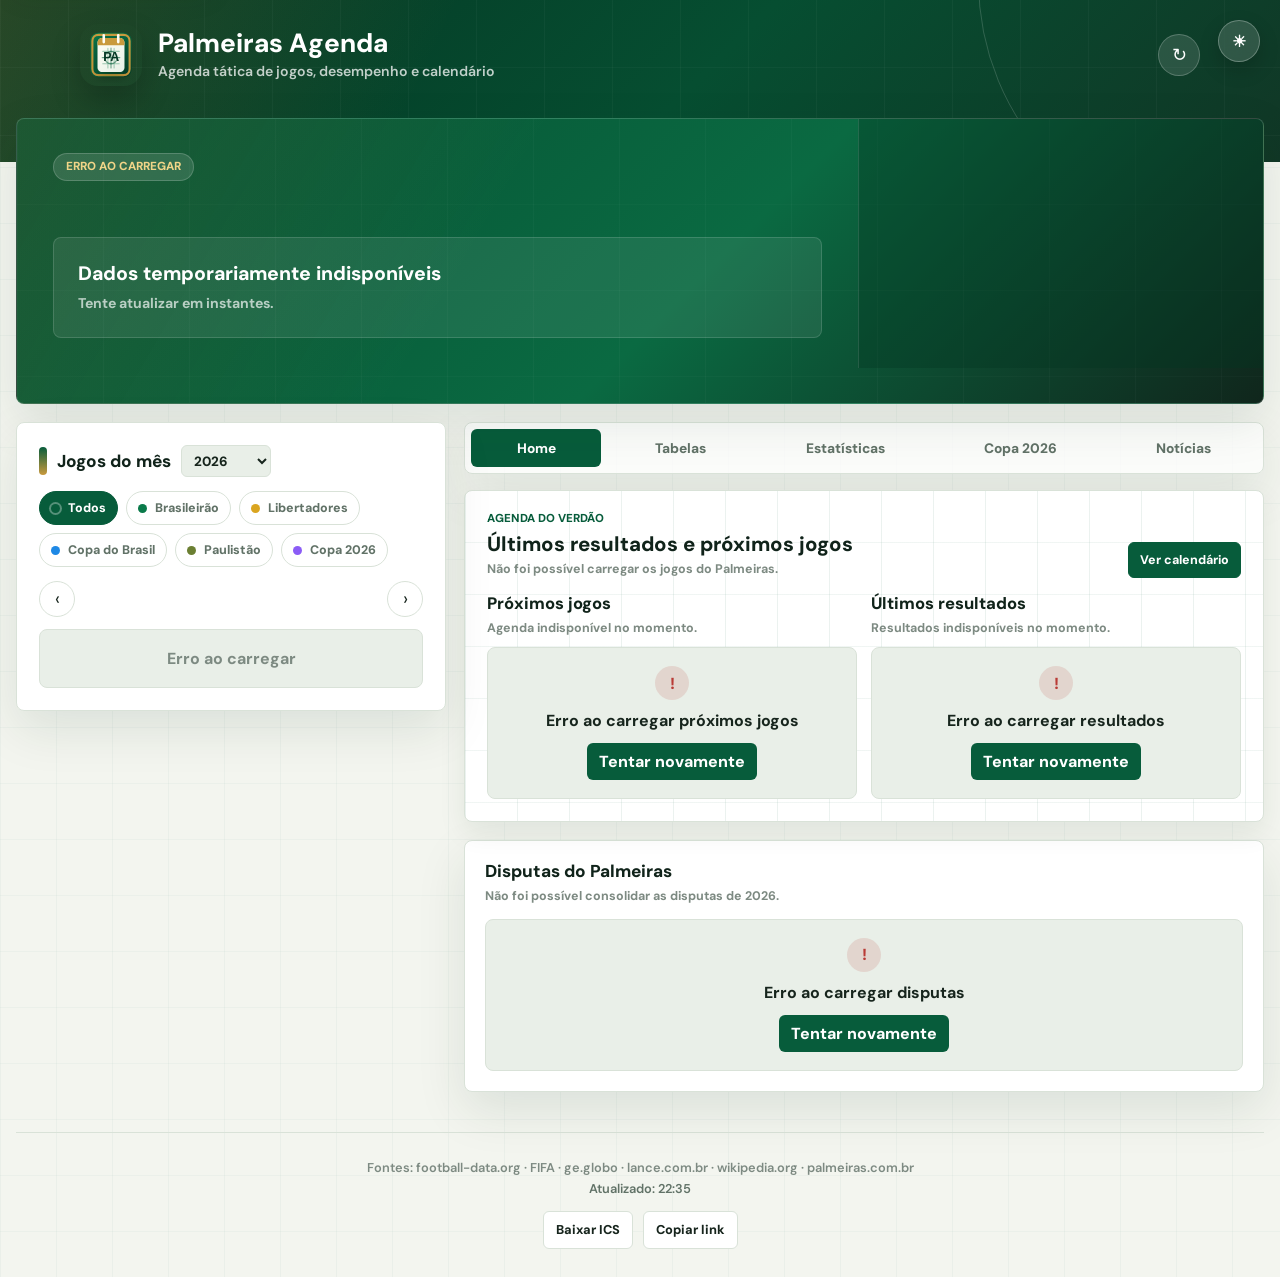
==== commit e2870b26: "revert: undo all standings card consistency changes from this session Restores index.html, styles.cs" ====
--- a/apps/web/index.html
+++ b/apps/web/index.html
@@ -3,135 +3,72 @@
 <head>
     <meta charset="UTF-8">
     <meta name="viewport" content="width=device-width, initial-scale=1.0">
-    <title>Palmeiras Agenda — A agenda completa do Verdão</title>
-    <meta name="description" content="Acompanhe Palmeiras masculino e feminino com agenda, alertas, histórico, placares, tabelas e calendário.">
-    <meta name="application-name" content="Palmeiras Agenda">
-    <meta name="theme-color" content="#043522">
+    <title>Palmeiras Agenda — Jogos, tabelas, notícias e calendário</title>
+    <meta name="description" content="Acompanhe o Palmeiras com agenda de jogos, placares, tabelas, notícias recentes e calendário ICS com Copa 2026.">
+    <meta name="theme-color" content="#075C3B">
     <meta name="api-base-url" content="">
     <meta name="color-scheme" content="light dark">
     <meta name="robots" content="index,follow">
     <link rel="canonical" href="https://palmeiras.rodrigolanna.com.br/">
     <meta property="og:type" content="website">
     <meta property="og:site_name" content="Palmeiras Agenda">
-    <meta property="og:title" content="A agenda completa do Verdão">
+    <meta property="og:title" content="Palmeiras Agenda — jogos e próximos desafios do Verdão">
     <meta property="og:description" content="Jogos, placares, tabelas, notícias, calendário do Palmeiras e seção especial da Copa do Mundo 2026.">
     <meta property="og:url" content="https://palmeiras.rodrigolanna.com.br/">
-    <meta property="og:image" content="https://palmeiras.rodrigolanna.com.br/static/brand/palmeiras-agenda-social-card-v12.png">
+    <meta property="og:image" content="https://palmeiras.rodrigolanna.com.br/static/brand/palmeiras-agenda-social-card-v7.png">
     <meta property="og:image:width" content="1200">
     <meta property="og:image:height" content="630">
     <meta name="twitter:card" content="summary_large_image">
-    <meta name="twitter:image" content="https://palmeiras.rodrigolanna.com.br/static/brand/palmeiras-agenda-social-card-v12.png">
+    <meta name="twitter:image" content="https://palmeiras.rodrigolanna.com.br/static/brand/palmeiras-agenda-social-card-v7.png">
     <link rel="preconnect" href="https://fonts.googleapis.com">
     <link rel="preconnect" href="https://fonts.gstatic.com" crossorigin>
     <link href="https://fonts.googleapis.com/css2?family=DM+Sans:ital,opsz,wght@0,9..40,400;0,9..40,500;0,9..40,600;0,9..40,700;0,9..40,800&display=swap" rel="stylesheet">
     <link rel="icon" type="image/png" href="/static/favicon.png">
-    <link rel="icon" type="image/png" sizes="16x16" href="/static/brand/palmeiras-agenda-favicon-16-v12.png">
-    <link rel="icon" type="image/png" sizes="32x32" href="/static/brand/palmeiras-agenda-favicon-32-v12.png">
-    <link rel="icon" type="image/png" href="/static/brand/palmeiras-agenda-favicon-v12.png">
-    <link rel="apple-touch-icon" sizes="180x180" href="/static/brand/palmeiras-agenda-apple-touch-icon-v12.png">
+    <link rel="icon" type="image/svg+xml" href="/static/brand/palmeiras-agenda-mark.svg?v=5">
+    <link rel="icon" type="image/png" sizes="16x16" href="/static/brand/palmeiras-agenda-favicon-16-v5.png">
+    <link rel="icon" type="image/png" sizes="32x32" href="/static/brand/palmeiras-agenda-favicon-32-v5.png">
+    <link rel="icon" type="image/png" href="/static/brand/palmeiras-agenda-favicon-v5.png">
+    <link rel="apple-touch-icon" href="/static/brand/palmeiras-agenda-apple-touch-icon-v5.png">
+    <link rel="apple-touch-icon" sizes="192x192" href="/static/brand/palmeiras-agenda-icon-192-v5.png">
+    <link rel="apple-touch-icon" sizes="512x512" href="/static/brand/palmeiras-agenda-icon-512-v5.png">
     <meta name="apple-mobile-web-app-capable" content="yes">
     <meta name="apple-mobile-web-app-status-bar-style" content="black-translucent">
-    <meta name="apple-mobile-web-app-title" content="Palmeiras Agenda">
-    <link rel="manifest" href="/manifest.webmanifest?v=16">
+    <meta name="apple-mobile-web-app-title" content="Palmeiras">
+    <link rel="manifest" href="/manifest.webmanifest">
     <link rel="alternate" type="text/calendar" title="Palmeiras Agenda" href="/api/v1/calendar.ics">
-    <link rel="stylesheet" href="/static/css/styles.css?v=82">
-    <link rel="stylesheet" href="/static/css/design-system.css?v=20">
+    <link rel="stylesheet" href="/static/css/styles.css?v=56">
 </head>
 <body>
     <a class="skip-link" href="#main-content">Pular para o conteúdo</a>
+    <button type="button" class="theme-toggle" id="themeToggle" title="Alternar tema" aria-label="Alternar tema claro/escuro" aria-pressed="false">Tema</button>
 
     <!-- Compact Header -->
     <header class="header">
         <div class="header-content">
-            <div class="header-brand">
-                <a class="logo" href="/" aria-label="Voltar para a página inicial">
-                    <img src="/static/brand/palmeiras-agenda-mark.svg?v=12" alt="Logo Palmeiras Agenda">
-                </a>
-                <div class="header-text">
-                    <h1>Palmeiras Agenda</h1>
-                    <div class="subtitle">A agenda completa do Verdão</div>
-                    <div class="product-disclosure">Aplicativo independente · não oficial</div>
-                </div>
-            </div>
-            <div class="team-scope-control" role="group" aria-label="Escolher equipe">
-                <button type="button" data-team-scope="men" aria-pressed="true">Masculino</button>
-                <button type="button" data-team-scope="women" aria-pressed="false">Feminino</button>
-            </div>
-            <div class="quick-preference-actions" aria-label="Visibilidade e alertas">
-                <label class="utility-icon-action spoiler-toggle" for="spoilerFreeToggle" title="Ocultar placares">
-                    <input class="sr-only" type="checkbox" id="spoilerFreeToggle" role="switch" aria-label="Ocultar placares">
-                    <svg class="icon-scores-visible" viewBox="0 0 24 24" aria-hidden="true" focusable="false"><path d="M2.5 12s3.5-6 9.5-6 9.5 6 9.5 6-3.5 6-9.5 6S2.5 12 2.5 12Z"/><circle cx="12" cy="12" r="2.75"/></svg>
-                    <svg class="icon-scores-hidden" viewBox="0 0 24 24" aria-hidden="true" focusable="false"><path d="M3 3l18 18M10.6 6.1A10.8 10.8 0 0 1 12 6c6 0 9.5 6 9.5 6a17 17 0 0 1-2.4 3.1M6.1 7.3A16.9 16.9 0 0 0 2.5 12s3.5 6 9.5 6a10.8 10.8 0 0 0 3.1-.4M9.9 9.9a3 3 0 0 0 4.2 4.2"/></svg>
-                </label>
-                <button type="button" class="utility-icon-action notification-toggle" id="quickNotifyButton" aria-pressed="false" aria-label="Ativar alertas" title="Ativar alertas">
-                    <svg class="icon-alerts-off" viewBox="0 0 24 24" aria-hidden="true" focusable="false"><path d="M4 4l16 16M14.7 18H5.5c1.4-1.5 2-3.2 2-5.2V10a4.5 4.5 0 0 1 .6-2.3M10 5.7A4.7 4.7 0 0 1 12 5c2.5 0 4.5 2.2 4.5 5v2.8c0 .9.1 1.7.4 2.5M10.2 20a2.2 2.2 0 0 0 3.6 0"/></svg>
-                    <svg class="icon-alerts-on" viewBox="0 0 24 24" aria-hidden="true" focusable="false"><path d="M5.5 18h13c-1.4-1.5-2-3.2-2-5.2V10c0-2.8-2-5-4.5-5s-4.5 2.2-4.5 5v2.8c0 2-.6 3.7-2 5.2ZM10.2 20a2.2 2.2 0 0 0 3.6 0M12 2.5V5"/></svg>
-                </button>
-            </div>
-            <div class="header-actions">
-                <button type="button" class="theme-toggle" id="themeToggle" title="Alternar tema" aria-label="Alternar tema claro/escuro" aria-pressed="false">Tema</button>
-                <button type="button" id="refreshButton" class="refresh-btn" aria-label="Atualizar dados agora">
-                    <svg class="refresh-icon" viewBox="0 0 24 24" aria-hidden="true" focusable="false">
-                        <path d="M20 11a8.1 8.1 0 0 0-15.5-2M4 4v5h5M4 13a8.1 8.1 0 0 0 15.5 2M20 20v-5h-5"/>
-                    </svg>
-                </button>
-            </div>
-            <span class="toolbar-status sr-only" id="featureStatus" aria-live="polite"></span>
+            <a class="logo" href="/" aria-label="Voltar para a página inicial">
+                <img src="/static/brand/palmeiras-agenda-mark.svg?v=4" alt="Palmeiras Agenda">
+            </a>
+            <div class="header-text">
+                <h1>Palmeiras Agenda</h1>
+                <div class="subtitle">Agenda tática de jogos, desempenho e calendário</div>
+            </div>
+            <button type="button" id="refreshButton" class="refresh-btn" aria-label="Atualizar dados agora"><span class="refresh-icon" aria-hidden="true">↻</span></button>
         </div>
     </header>
 
     <main class="container" id="main-content" tabindex="-1">
 
         <!-- ============================================ -->
-        <!-- PRIMARY SECTION MENU                         -->
-        <!-- ============================================ -->
-        <div class="tabs" role="tablist" aria-label="Seções do aplicativo">
-            <button class="tab-btn active" data-tab="home" data-mobile-label="Agenda" role="tab" id="tab-home" aria-selected="true" aria-controls="home">
-                <svg class="tab-icon" viewBox="0 0 24 24" aria-hidden="true" focusable="false"><rect x="3" y="5" width="18" height="16" rx="2"/><path d="M8 3v4M16 3v4M3 10h18"/></svg>
-                <span class="tab-label">Agenda</span>
-            </button>
-            <button class="tab-btn" data-tab="classificacao" data-mobile-label="Tabelas" role="tab" id="tab-classificacao" aria-selected="false" aria-controls="classificacao">
-                <svg class="tab-icon" viewBox="0 0 24 24" aria-hidden="true" focusable="false"><path d="M9 6h12M9 12h12M9 18h12"/><circle cx="4" cy="6" r="1"/><circle cx="4" cy="12" r="1"/><circle cx="4" cy="18" r="1"/></svg>
-                <span class="tab-label">Tabelas</span>
-            </button>
-            <button class="tab-btn" data-tab="estatisticas" data-mobile-label="Estatísticas" role="tab" id="tab-estatisticas" aria-selected="false" aria-controls="estatisticas">
-                <svg class="tab-icon" viewBox="0 0 24 24" aria-hidden="true" focusable="false"><path d="M4 20V10h4v10M10 20V4h4v16M16 20v-7h4v7M2 20h20"/></svg>
-                <span class="tab-label">Estatísticas</span>
-            </button>
-            <button class="tab-btn" data-tab="historico" data-mobile-label="Histórico" role="tab" id="tab-historico" aria-selected="false" aria-controls="historico">
-                <svg class="tab-icon" viewBox="0 0 24 24" aria-hidden="true" focusable="false"><path d="M4 12a8 8 0 1 0 2.3-5.7L4 8.6M4 4v4.6h4.6M12 8v5l3 2"/></svg>
-                <span class="tab-label">Histórico</span>
-            </button>
-            <button class="tab-btn tab-secondary" data-tab="worldcup" data-mobile-label="Copa 2026" role="tab" id="tab-worldcup" aria-selected="false" aria-controls="worldcup">
-                <svg class="tab-icon" viewBox="0 0 24 24" aria-hidden="true" focusable="false"><path d="M8 3h8v4c0 4-1.6 7-4 8.5C9.6 14 8 11 8 7V3Z"/><path d="M8 6H4v2c0 3 2 5 5 5M16 6h4v2c0 3-2 5-5 5M12 16v4M8 21h8"/></svg>
-                <span class="tab-label">Copa 2026</span>
-            </button>
-            <button class="tab-btn tab-secondary" data-tab="news" data-mobile-label="Notícias" role="tab" id="tab-news" aria-selected="false" aria-controls="news">
-                <svg class="tab-icon" viewBox="0 0 24 24" aria-hidden="true" focusable="false"><path d="M4 4h13v16H4zM17 8h3v12h-3M7 8h7M7 12h7M7 16h4"/></svg>
-                <span class="tab-label">Notícias</span>
-            </button>
-            <button class="tab-btn" data-tab="ajustes" data-mobile-label="Ajustes" role="tab" id="tab-ajustes" aria-selected="false" aria-controls="ajustes">
-                <svg class="tab-icon" viewBox="0 0 24 24" aria-hidden="true" focusable="false"><circle cx="12" cy="12" r="3"/><path d="M12 2v3M12 19v3M4.9 4.9 7 7M17 17l2.1 2.1M2 12h3M19 12h3M4.9 19.1 7 17M17 7l2.1-2.1"/></svg>
-                <span class="tab-label">Ajustes</span>
-            </button>
-        </div>
-
-        <!-- ============================================ -->
-        <!-- SECTION CONTENT                              -->
-        <!-- ============================================ -->
-        <div class="main-layout">
-        <div class="main-content">
-        <!-- ============================================ -->
-        <!-- TAB PANELS                                   -->
-        <!-- ============================================ -->
-        <div class="dashboard-grid">
-
-        <!-- Home -->
-        <div id="home" class="tab-content active" role="tabpanel" aria-labelledby="tab-home">
+        <!-- HERO — Live match + Countdown + Form         -->
+        <!-- ============================================ -->
         <section class="hero-hub" id="hero-hub" aria-labelledby="hero-title">
             <h2 class="sr-only" id="hero-title">Próximo jogo em destaque</h2>
+            <!-- Match Card -->
             <div class="hero-card" id="hero-match">
+                <!-- Competition badge -->
                 <div class="hero-comp" id="hero-comp-badge">Carregando...</div>
+
+                <!-- Teams -->
                 <div class="hero-teams" id="hero-teams-area">
                     <div class="hero-team" id="hero-home">
                         <img src="/static/crests/1769.png" alt="">
@@ -149,6 +86,8 @@
                     <strong>Dados temporariamente indisponíveis</strong>
                     <span>Tente atualizar em instantes.</span>
                 </div>
+
+                <!-- Date + Detail pills row -->
                 <div class="hero-meta" id="hero-meta-area">
                     <span class="hero-meta-date" id="hero-date-area">—</span>
                     <span class="hero-meta-sep">·</span>
@@ -158,6 +97,8 @@
                     <span class="hero-meta-pill" id="pill-stage" style="display:none">Fase —</span>
                 </div>
             </div>
+
+            <!-- Bottom bar: Countdown + Form -->
             <div class="hero-bottom" id="hero-bottom">
                 <div class="hero-countdown" id="hero-countdown">
                     <div class="countdown-label">Jogo em</div>
@@ -171,13 +112,21 @@
                         <span class="cd-unit"><span class="cd-val" id="cd-secs">0</span><span class="cd-lbl">seg</span></span>
                     </div>
                 </div>
-                <div id="hero-context" class="hero-context" aria-live="polite">
-                    <div class="hero-context-loading">Carregando retrospecto...</div>
+                <div class="form-widget" id="form-widget" style="display:none">
+                    <span class="form-label">Sequência</span>
+                    <div class="form-dots" id="form-dots"></div>
+                </div>
+                <div class="hero-brazil-next" id="hero-brazil-next" style="display:none">
+                    <span class="form-label">Próximos do Brasil</span>
+                    <div class="hero-brazil-list" id="hero-brazil-list"></div>
                 </div>
             </div>
         </section>
 
-        <div class="agenda-content-grid">
+        <!-- ============================================ -->
+        <!-- CALENDAR HUB — main view below hero          -->
+        <!-- ============================================ -->
+        <div class="main-layout">
         <section class="calendar-hub" id="calendar-hub" aria-labelledby="calendar-title">
             <div class="card">
                 <div class="cal-header">
@@ -185,7 +134,9 @@
                         <label class="sr-only" for="cal-year-select">Ano do calendário</label>
                         <select id="cal-year-select"></select>
                     </div>
-                </div>
+
+                </div>
+                <!-- Competition Legend -->
                 <div class="comp-legend" id="comp-legend" aria-label="Filtrar calendário por competição">
                     <button type="button" class="comp-legend-item active" data-comp="all" aria-pressed="true">
                         <span class="comp-legend-dot" style="background:#075C3B" aria-hidden="true"></span>
@@ -207,10 +158,6 @@
                         <span class="comp-legend-dot" style="background:#6B7F32" aria-hidden="true"></span>
                         <span class="comp-legend-label">Paulistão</span>
                     </button>
-                    <button type="button" class="comp-legend-item women-competition" data-comp="BFA1" aria-pressed="false">
-                        <span class="comp-legend-dot" style="background:#8B3F68" aria-hidden="true"></span>
-                        <span class="comp-legend-label">Brasileiro Feminino</span>
-                    </button>
                     <button type="button" class="comp-legend-item" data-comp="WC" aria-pressed="false">
                         <span class="comp-legend-dot" style="background:#8B5CF6" aria-hidden="true"></span>
                         <span class="comp-legend-label">Copa 2026</span>
@@ -226,14 +173,35 @@
             </div>
         </section>
 
-        <div class="agenda-feed">
+        <!-- ============================================ -->
+        <!-- SECONDARY TABS — Tabelas, Estatísticas, etc.  -->
+        <!-- ============================================ -->
+        <div class="main-content">
+        <div class="tabs" role="tablist" aria-label="Seções do aplicativo">
+            <button class="tab-btn active" data-tab="home" role="tab" id="tab-home" aria-selected="true" aria-controls="home">Home</button>
+            <button class="tab-btn" data-tab="classificacao" role="tab" id="tab-classificacao" aria-selected="false" aria-controls="classificacao">Tabelas</button>
+            <button class="tab-btn" data-tab="estatisticas" role="tab" id="tab-estatisticas" aria-selected="false" aria-controls="estatisticas">Estatísticas</button>
+            <button class="tab-btn" data-tab="worldcup" role="tab" id="tab-worldcup" aria-selected="false" aria-controls="worldcup">Copa 2026</button>
+            <button class="tab-btn" data-tab="news" role="tab" id="tab-news" aria-selected="false" aria-controls="news">Notícias</button>
+        </div>
+
+        <!-- ============================================ -->
+        <!-- TAB PANELS                                   -->
+        <!-- ============================================ -->
+        <div class="dashboard-grid">
+
+        <!-- Home -->
+        <div id="home" class="tab-content active" role="tabpanel" aria-labelledby="tab-home">
         <section class="palmeiras-home-shell" id="palmeiras-home" aria-labelledby="palmeiras-home-title">
             <div class="palmeiras-home-panel">
                 <div class="palmeiras-board-head">
                     <div>
                         <div class="palmeiras-kicker">Agenda do Verdão</div>
-                        <h2 id="palmeiras-home-title">Próximos jogos e últimos resultados</h2>
+                        <h2 id="palmeiras-home-title">Últimos resultados e próximos jogos</h2>
                         <p id="palmeiras-home-summary">Carregando jogos do Palmeiras...</p>
+                    </div>
+                    <div class="palmeiras-actions">
+                        <button type="button" class="palmeiras-action primary" id="palmeirasCalendarButton">Ver calendário</button>
                     </div>
                 </div>
 
@@ -266,8 +234,6 @@
             </div>
             <div id="competitions-overview"><div class="empty">Carregando...</div></div>
         </section>
-        </div>
-        </div>
         </div>
 
         <!-- Tabelas -->
@@ -299,81 +265,17 @@
             </div>
         </div>
 
-        <!-- Histórico -->
-        <div id="historico" class="tab-content" role="tabpanel" aria-labelledby="tab-historico" hidden inert>
-            <section class="card history-card" aria-labelledby="history-title">
-                <div class="section-head">
-                    <div>
-                        <div class="card-title" id="history-title">Arquivo histórico</div>
-                        <p id="history-summary">Retrospecto, adversários e jogos anteriores do Palmeiras.</p>
-                    </div>
-                </div>
-                <div class="history-filters">
-                    <label>Adversário<select id="historyOpponent"><option value="">Todos</option></select></label>
-                    <label>Competição<select id="historyCompetition"><option value="">Todas</option></select></label>
-                    <label>Ano<select id="historyYear"><option value="">Todos</option></select></label>
-                    <button type="button" id="historyClear">Limpar filtros</button>
-                </div>
-                <div id="history-content"><div class="empty">Carregando histórico...</div></div>
-            </section>
-        </div>
-
-        <!-- Ajustes -->
-        <div id="ajustes" class="tab-content" role="tabpanel" aria-labelledby="tab-ajustes" hidden inert>
-            <section class="card settings-card" aria-labelledby="settings-title">
-                <div class="card-title" id="settings-title">Ajustes</div>
-                <div class="settings-grid">
-                    <div class="settings-section">
-                        <h3>Alertas de jogos</h3>
-                        <p>Escolha o que deseja receber neste navegador.</p>
-                        <label><input type="checkbox" data-push-pref="oneHour"> 1 hora antes do jogo</label>
-                        <label><input type="checkbox" data-push-pref="kickoff"> Início da partida</label>
-                        <label><input type="checkbox" data-push-pref="results"> Placar final</label>
-                        <label><input type="checkbox" data-push-pref="scheduleChanges" checked> Mudanças de data ou estádio</label>
-                        <label><input type="checkbox" data-push-pref="liveEvents"> Lances dos jogos seguidos</label>
-                        <label><input type="checkbox" data-push-pref="news"> Notícias importantes</label>
-                        <div class="settings-actions">
-                            <button type="button" class="palmeiras-action primary" id="enablePushButton">Ativar e salvar alertas</button>
-                            <button type="button" class="palmeiras-action" id="disablePushButton">Desativar</button>
-                        </div>
-                        <p class="settings-status" id="pushStatus" aria-live="polite"></p>
-                    </div>
-                    <div class="settings-section">
-                        <h3>Calendário e conteúdo</h3>
-                        <p>O feed acompanha a equipe selecionada e é atualizado automaticamente.</p>
-                        <a class="settings-link" id="scopedCalendarLink" href="/api/v1/calendar.ics?team_scope=men">Assinar calendário ICS</a>
-                        <button type="button" class="settings-link settings-tab-link" data-open-tab="news">Abrir notícias</button>
-                        <button type="button" class="settings-link settings-tab-link" data-open-tab="worldcup">Rever a Copa 2026</button>
-                    </div>
-                </div>
-            </section>
-        </div>
-
         <!-- Copa do Mundo 2026 -->
         <div id="worldcup" class="tab-content" role="tabpanel" aria-labelledby="tab-worldcup" hidden inert>
             <section class="worldcup-shell" aria-labelledby="worldcup-title">
-                <div class="worldcup-hero-panel worldcup-champion-hero">
-                    <div class="worldcup-champion-copy">
+                <div class="worldcup-hero-panel">
+                    <div>
                         <div class="worldcup-kicker">FIFA World Cup 2026</div>
-                        <div class="worldcup-champion-heading">
-                            <img id="worldcup-champion-crest" src="https://crests.football-data.org/760.svg" alt="Escudo da seleção da Espanha">
-                            <div>
-                                <h2 id="worldcup-title">Espanha campeã do mundo</h2>
-                                <p id="worldcup-champion-copy">A Espanha venceu a Argentina por 1 a 0 e conquistou a Copa do Mundo de 2026.</p>
-                            </div>
-                        </div>
-                        <div class="worldcup-final-result" id="worldcup-final-result" aria-label="Resultado da final">
-                            <span>Final</span>
-                            <strong>Espanha <b>1–0</b> Argentina</strong>
-                            <span>19 jul 2026</span>
-                        </div>
-                    </div>
-                    <div class="worldcup-champion-side">
-                        <svg class="worldcup-trophy" viewBox="0 0 64 64" aria-hidden="true">
-                            <path d="M22 8h20v8c0 10-4 18-10 22-6-4-10-12-10-22V8Z"/>
-                            <path d="M22 14H12v4c0 9 6 15 15 16M42 14h10v4c0 9-6 15-15 16M32 38v10M23 56h18M27 48h10v8"/>
-                        </svg>
-                        <strong>Campeã 2026</strong>
+                        <h2 id="worldcup-title">Copa 2026 no Palmeiras Agenda</h2>
+                        <p>Os 104 jogos ficam nesta seção dedicada e também aparecem no calendário mensal.</p>
+                    </div>
+                    <div class="worldcup-actions">
+                        <button type="button" class="worldcup-action primary" id="worldcupFilterCalendar">Ver jogos</button>
                     </div>
                 </div>
 
@@ -399,7 +301,7 @@
                 <div class="worldcup-brazil-panel">
                     <div class="worldcup-board-head">
                         <div>
-                            <h3 id="worldcup-brazil-title">Campanha do Brasil</h3>
+                            <h3>Próximos jogos do Brasil</h3>
                             <p id="worldcup-brazil-summary">Carregando agenda da Seleção...</p>
                         </div>
                         <button type="button" class="worldcup-action" id="worldcupBrazilFilter">Ver Brasil</button>
@@ -429,7 +331,6 @@
         <div id="news" class="tab-content" role="tabpanel" aria-labelledby="tab-news" hidden inert>
             <div class="card">
                 <div class="card-title">Notícias recentes</div>
-                <div id="news-status" class="section-status" aria-live="off"></div>
                 <div id="news-list"><div class="empty">Carregando...</div></div>
             </div>
         </div>
@@ -443,7 +344,7 @@
     <noscript><p style="text-align:center;padding:2rem;color:#666">JavaScript é necessário para exibir os dados do Palmeiras Agenda.</p></noscript>
 
     <footer class="footer">
-        <p>Fontes: football-data.org · CBF · FIFA · ge.globo · lance.com.br · wikipedia.org · palmeiras.com.br</p>
+        <p>Fontes: football-data.org · FIFA · ge.globo · lance.com.br · wikipedia.org · palmeiras.com.br</p>
         <p id="last-updated" class="footer-updated"></p>
         <div class="footer-actions">
             <button type="button" id="downloadCalendarButton" class="footer-btn">Baixar ICS</button>
@@ -451,8 +352,33 @@
         </div>
     </footer>
 
-    <script src="/static/js/config.js?v=30"></script>
-    <script src="/static/js/features.js?v=5"></script>
-    <script src="/static/js/app.js?v=89"></script>
+    <script src="/static/js/config.js?v=20"></script>
+    <script src="/static/js/app.js?v=47"></script>
+    <script>
+      if ('serviceWorker' in navigator) {
+        window.addEventListener('load', () => {
+          let refreshing = false;
+          navigator.serviceWorker.addEventListener('controllerchange', () => {
+            if (refreshing) return;
+            refreshing = true;
+            window.location.reload();
+          });
+          navigator.serviceWorker.register('/sw.js').then((registration) => {
+            if (registration.waiting) {
+              registration.waiting.postMessage({ type: 'SKIP_WAITING' });
+            }
+            registration.addEventListener('updatefound', () => {
+              const worker = registration.installing;
+              if (!worker) return;
+              worker.addEventListener('statechange', () => {
+                if (worker.state === 'installed' && navigator.serviceWorker.controller) {
+                  worker.postMessage({ type: 'SKIP_WAITING' });
+                }
+              });
+            });
+          }).catch(() => {});
+        });
+      }
+    </script>
 </body>
 </html>
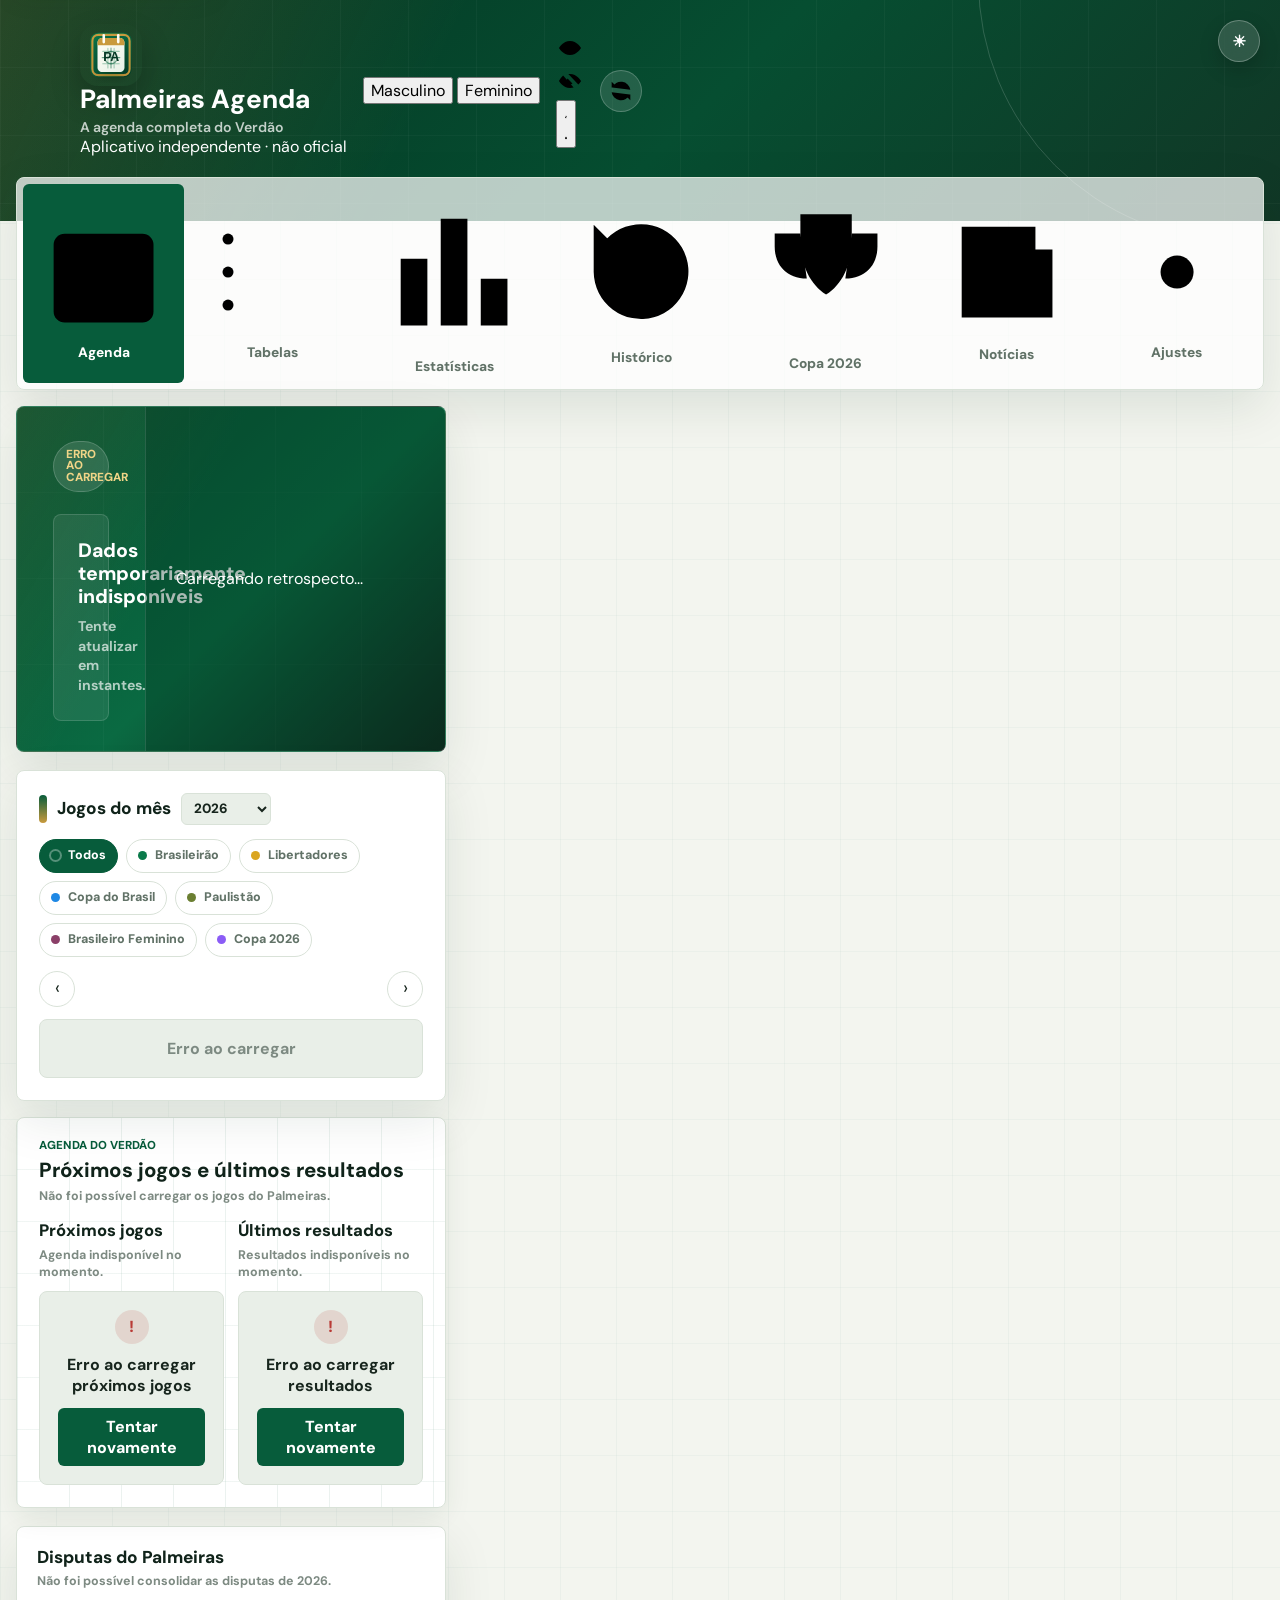
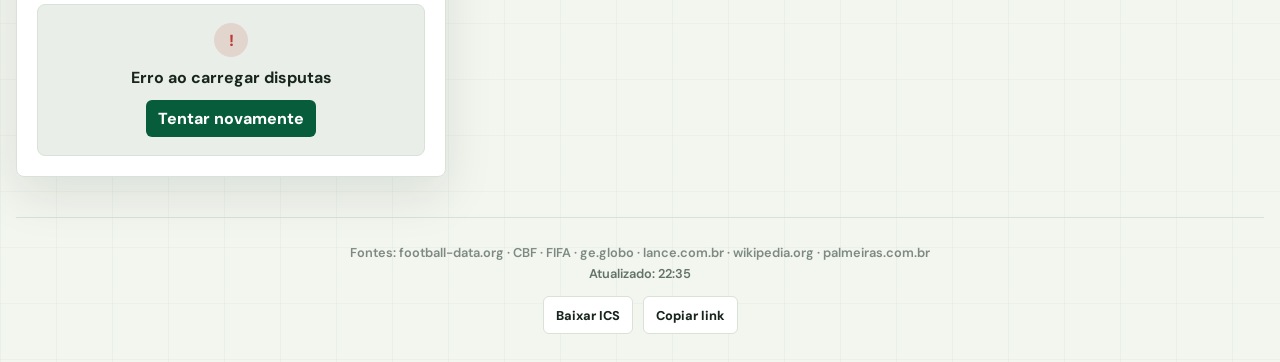
==== commit aa8a7751: "restore: standings card consistency fixes (up to mobile restore) Re-applies all standings card fixes" ====
--- a/apps/web/index.html
+++ b/apps/web/index.html
@@ -3,72 +3,135 @@
 <head>
     <meta charset="UTF-8">
     <meta name="viewport" content="width=device-width, initial-scale=1.0">
-    <title>Palmeiras Agenda — Jogos, tabelas, notícias e calendário</title>
-    <meta name="description" content="Acompanhe o Palmeiras com agenda de jogos, placares, tabelas, notícias recentes e calendário ICS com Copa 2026.">
-    <meta name="theme-color" content="#075C3B">
+    <title>Palmeiras Agenda — A agenda completa do Verdão</title>
+    <meta name="description" content="Acompanhe Palmeiras masculino e feminino com agenda, alertas, histórico, placares, tabelas e calendário.">
+    <meta name="application-name" content="Palmeiras Agenda">
+    <meta name="theme-color" content="#043522">
     <meta name="api-base-url" content="">
     <meta name="color-scheme" content="light dark">
     <meta name="robots" content="index,follow">
     <link rel="canonical" href="https://palmeiras.rodrigolanna.com.br/">
     <meta property="og:type" content="website">
     <meta property="og:site_name" content="Palmeiras Agenda">
-    <meta property="og:title" content="Palmeiras Agenda — jogos e próximos desafios do Verdão">
+    <meta property="og:title" content="A agenda completa do Verdão">
     <meta property="og:description" content="Jogos, placares, tabelas, notícias, calendário do Palmeiras e seção especial da Copa do Mundo 2026.">
     <meta property="og:url" content="https://palmeiras.rodrigolanna.com.br/">
-    <meta property="og:image" content="https://palmeiras.rodrigolanna.com.br/static/brand/palmeiras-agenda-social-card-v7.png">
+    <meta property="og:image" content="https://palmeiras.rodrigolanna.com.br/static/brand/palmeiras-agenda-social-card-v12.png">
     <meta property="og:image:width" content="1200">
     <meta property="og:image:height" content="630">
     <meta name="twitter:card" content="summary_large_image">
-    <meta name="twitter:image" content="https://palmeiras.rodrigolanna.com.br/static/brand/palmeiras-agenda-social-card-v7.png">
+    <meta name="twitter:image" content="https://palmeiras.rodrigolanna.com.br/static/brand/palmeiras-agenda-social-card-v12.png">
     <link rel="preconnect" href="https://fonts.googleapis.com">
     <link rel="preconnect" href="https://fonts.gstatic.com" crossorigin>
     <link href="https://fonts.googleapis.com/css2?family=DM+Sans:ital,opsz,wght@0,9..40,400;0,9..40,500;0,9..40,600;0,9..40,700;0,9..40,800&display=swap" rel="stylesheet">
     <link rel="icon" type="image/png" href="/static/favicon.png">
-    <link rel="icon" type="image/svg+xml" href="/static/brand/palmeiras-agenda-mark.svg?v=5">
-    <link rel="icon" type="image/png" sizes="16x16" href="/static/brand/palmeiras-agenda-favicon-16-v5.png">
-    <link rel="icon" type="image/png" sizes="32x32" href="/static/brand/palmeiras-agenda-favicon-32-v5.png">
-    <link rel="icon" type="image/png" href="/static/brand/palmeiras-agenda-favicon-v5.png">
-    <link rel="apple-touch-icon" href="/static/brand/palmeiras-agenda-apple-touch-icon-v5.png">
-    <link rel="apple-touch-icon" sizes="192x192" href="/static/brand/palmeiras-agenda-icon-192-v5.png">
-    <link rel="apple-touch-icon" sizes="512x512" href="/static/brand/palmeiras-agenda-icon-512-v5.png">
+    <link rel="icon" type="image/png" sizes="16x16" href="/static/brand/palmeiras-agenda-favicon-16-v12.png">
+    <link rel="icon" type="image/png" sizes="32x32" href="/static/brand/palmeiras-agenda-favicon-32-v12.png">
+    <link rel="icon" type="image/png" href="/static/brand/palmeiras-agenda-favicon-v12.png">
+    <link rel="apple-touch-icon" sizes="180x180" href="/static/brand/palmeiras-agenda-apple-touch-icon-v12.png">
     <meta name="apple-mobile-web-app-capable" content="yes">
     <meta name="apple-mobile-web-app-status-bar-style" content="black-translucent">
-    <meta name="apple-mobile-web-app-title" content="Palmeiras">
-    <link rel="manifest" href="/manifest.webmanifest">
+    <meta name="apple-mobile-web-app-title" content="Palmeiras Agenda">
+    <link rel="manifest" href="/manifest.webmanifest?v=16">
     <link rel="alternate" type="text/calendar" title="Palmeiras Agenda" href="/api/v1/calendar.ics">
-    <link rel="stylesheet" href="/static/css/styles.css?v=56">
+    <link rel="stylesheet" href="/static/css/styles.css?v=82">
+    <link rel="stylesheet" href="/static/css/design-system.css?v=20">
 </head>
 <body>
     <a class="skip-link" href="#main-content">Pular para o conteúdo</a>
-    <button type="button" class="theme-toggle" id="themeToggle" title="Alternar tema" aria-label="Alternar tema claro/escuro" aria-pressed="false">Tema</button>
 
     <!-- Compact Header -->
     <header class="header">
         <div class="header-content">
-            <a class="logo" href="/" aria-label="Voltar para a página inicial">
-                <img src="/static/brand/palmeiras-agenda-mark.svg?v=4" alt="Palmeiras Agenda">
-            </a>
-            <div class="header-text">
-                <h1>Palmeiras Agenda</h1>
-                <div class="subtitle">Agenda tática de jogos, desempenho e calendário</div>
-            </div>
-            <button type="button" id="refreshButton" class="refresh-btn" aria-label="Atualizar dados agora"><span class="refresh-icon" aria-hidden="true">↻</span></button>
+            <div class="header-brand">
+                <a class="logo" href="/" aria-label="Voltar para a página inicial">
+                    <img src="/static/brand/palmeiras-agenda-mark.svg?v=12" alt="Logo Palmeiras Agenda">
+                </a>
+                <div class="header-text">
+                    <h1>Palmeiras Agenda</h1>
+                    <div class="subtitle">A agenda completa do Verdão</div>
+                    <div class="product-disclosure">Aplicativo independente · não oficial</div>
+                </div>
+            </div>
+            <div class="team-scope-control" role="group" aria-label="Escolher equipe">
+                <button type="button" data-team-scope="men" aria-pressed="true">Masculino</button>
+                <button type="button" data-team-scope="women" aria-pressed="false">Feminino</button>
+            </div>
+            <div class="quick-preference-actions" aria-label="Visibilidade e alertas">
+                <label class="utility-icon-action spoiler-toggle" for="spoilerFreeToggle" title="Ocultar placares">
+                    <input class="sr-only" type="checkbox" id="spoilerFreeToggle" role="switch" aria-label="Ocultar placares">
+                    <svg class="icon-scores-visible" viewBox="0 0 24 24" aria-hidden="true" focusable="false"><path d="M2.5 12s3.5-6 9.5-6 9.5 6 9.5 6-3.5 6-9.5 6S2.5 12 2.5 12Z"/><circle cx="12" cy="12" r="2.75"/></svg>
+                    <svg class="icon-scores-hidden" viewBox="0 0 24 24" aria-hidden="true" focusable="false"><path d="M3 3l18 18M10.6 6.1A10.8 10.8 0 0 1 12 6c6 0 9.5 6 9.5 6a17 17 0 0 1-2.4 3.1M6.1 7.3A16.9 16.9 0 0 0 2.5 12s3.5 6 9.5 6a10.8 10.8 0 0 0 3.1-.4M9.9 9.9a3 3 0 0 0 4.2 4.2"/></svg>
+                </label>
+                <button type="button" class="utility-icon-action notification-toggle" id="quickNotifyButton" aria-pressed="false" aria-label="Ativar alertas" title="Ativar alertas">
+                    <svg class="icon-alerts-off" viewBox="0 0 24 24" aria-hidden="true" focusable="false"><path d="M4 4l16 16M14.7 18H5.5c1.4-1.5 2-3.2 2-5.2V10a4.5 4.5 0 0 1 .6-2.3M10 5.7A4.7 4.7 0 0 1 12 5c2.5 0 4.5 2.2 4.5 5v2.8c0 .9.1 1.7.4 2.5M10.2 20a2.2 2.2 0 0 0 3.6 0"/></svg>
+                    <svg class="icon-alerts-on" viewBox="0 0 24 24" aria-hidden="true" focusable="false"><path d="M5.5 18h13c-1.4-1.5-2-3.2-2-5.2V10c0-2.8-2-5-4.5-5s-4.5 2.2-4.5 5v2.8c0 2-.6 3.7-2 5.2ZM10.2 20a2.2 2.2 0 0 0 3.6 0M12 2.5V5"/></svg>
+                </button>
+            </div>
+            <div class="header-actions">
+                <button type="button" class="theme-toggle" id="themeToggle" title="Alternar tema" aria-label="Alternar tema claro/escuro" aria-pressed="false">Tema</button>
+                <button type="button" id="refreshButton" class="refresh-btn" aria-label="Atualizar dados agora">
+                    <svg class="refresh-icon" viewBox="0 0 24 24" aria-hidden="true" focusable="false">
+                        <path d="M20 11a8.1 8.1 0 0 0-15.5-2M4 4v5h5M4 13a8.1 8.1 0 0 0 15.5 2M20 20v-5h-5"/>
+                    </svg>
+                </button>
+            </div>
+            <span class="toolbar-status sr-only" id="featureStatus" aria-live="polite"></span>
         </div>
     </header>
 
     <main class="container" id="main-content" tabindex="-1">
 
         <!-- ============================================ -->
-        <!-- HERO — Live match + Countdown + Form         -->
-        <!-- ============================================ -->
+        <!-- PRIMARY SECTION MENU                         -->
+        <!-- ============================================ -->
+        <div class="tabs" role="tablist" aria-label="Seções do aplicativo">
+            <button class="tab-btn active" data-tab="home" data-mobile-label="Agenda" role="tab" id="tab-home" aria-selected="true" aria-controls="home">
+                <svg class="tab-icon" viewBox="0 0 24 24" aria-hidden="true" focusable="false"><rect x="3" y="5" width="18" height="16" rx="2"/><path d="M8 3v4M16 3v4M3 10h18"/></svg>
+                <span class="tab-label">Agenda</span>
+            </button>
+            <button class="tab-btn" data-tab="classificacao" data-mobile-label="Tabelas" role="tab" id="tab-classificacao" aria-selected="false" aria-controls="classificacao">
+                <svg class="tab-icon" viewBox="0 0 24 24" aria-hidden="true" focusable="false"><path d="M9 6h12M9 12h12M9 18h12"/><circle cx="4" cy="6" r="1"/><circle cx="4" cy="12" r="1"/><circle cx="4" cy="18" r="1"/></svg>
+                <span class="tab-label">Tabelas</span>
+            </button>
+            <button class="tab-btn" data-tab="estatisticas" data-mobile-label="Estatísticas" role="tab" id="tab-estatisticas" aria-selected="false" aria-controls="estatisticas">
+                <svg class="tab-icon" viewBox="0 0 24 24" aria-hidden="true" focusable="false"><path d="M4 20V10h4v10M10 20V4h4v16M16 20v-7h4v7M2 20h20"/></svg>
+                <span class="tab-label">Estatísticas</span>
+            </button>
+            <button class="tab-btn" data-tab="historico" data-mobile-label="Histórico" role="tab" id="tab-historico" aria-selected="false" aria-controls="historico">
+                <svg class="tab-icon" viewBox="0 0 24 24" aria-hidden="true" focusable="false"><path d="M4 12a8 8 0 1 0 2.3-5.7L4 8.6M4 4v4.6h4.6M12 8v5l3 2"/></svg>
+                <span class="tab-label">Histórico</span>
+            </button>
+            <button class="tab-btn tab-secondary" data-tab="worldcup" data-mobile-label="Copa 2026" role="tab" id="tab-worldcup" aria-selected="false" aria-controls="worldcup">
+                <svg class="tab-icon" viewBox="0 0 24 24" aria-hidden="true" focusable="false"><path d="M8 3h8v4c0 4-1.6 7-4 8.5C9.6 14 8 11 8 7V3Z"/><path d="M8 6H4v2c0 3 2 5 5 5M16 6h4v2c0 3-2 5-5 5M12 16v4M8 21h8"/></svg>
+                <span class="tab-label">Copa 2026</span>
+            </button>
+            <button class="tab-btn tab-secondary" data-tab="news" data-mobile-label="Notícias" role="tab" id="tab-news" aria-selected="false" aria-controls="news">
+                <svg class="tab-icon" viewBox="0 0 24 24" aria-hidden="true" focusable="false"><path d="M4 4h13v16H4zM17 8h3v12h-3M7 8h7M7 12h7M7 16h4"/></svg>
+                <span class="tab-label">Notícias</span>
+            </button>
+            <button class="tab-btn" data-tab="ajustes" data-mobile-label="Ajustes" role="tab" id="tab-ajustes" aria-selected="false" aria-controls="ajustes">
+                <svg class="tab-icon" viewBox="0 0 24 24" aria-hidden="true" focusable="false"><circle cx="12" cy="12" r="3"/><path d="M12 2v3M12 19v3M4.9 4.9 7 7M17 17l2.1 2.1M2 12h3M19 12h3M4.9 19.1 7 17M17 7l2.1-2.1"/></svg>
+                <span class="tab-label">Ajustes</span>
+            </button>
+        </div>
+
+        <!-- ============================================ -->
+        <!-- SECTION CONTENT                              -->
+        <!-- ============================================ -->
+        <div class="main-layout">
+        <div class="main-content">
+        <!-- ============================================ -->
+        <!-- TAB PANELS                                   -->
+        <!-- ============================================ -->
+        <div class="dashboard-grid">
+
+        <!-- Home -->
+        <div id="home" class="tab-content active" role="tabpanel" aria-labelledby="tab-home">
         <section class="hero-hub" id="hero-hub" aria-labelledby="hero-title">
             <h2 class="sr-only" id="hero-title">Próximo jogo em destaque</h2>
-            <!-- Match Card -->
             <div class="hero-card" id="hero-match">
-                <!-- Competition badge -->
                 <div class="hero-comp" id="hero-comp-badge">Carregando...</div>
-
-                <!-- Teams -->
                 <div class="hero-teams" id="hero-teams-area">
                     <div class="hero-team" id="hero-home">
                         <img src="/static/crests/1769.png" alt="">
@@ -86,8 +149,6 @@
                     <strong>Dados temporariamente indisponíveis</strong>
                     <span>Tente atualizar em instantes.</span>
                 </div>
-
-                <!-- Date + Detail pills row -->
                 <div class="hero-meta" id="hero-meta-area">
                     <span class="hero-meta-date" id="hero-date-area">—</span>
                     <span class="hero-meta-sep">·</span>
@@ -97,8 +158,6 @@
                     <span class="hero-meta-pill" id="pill-stage" style="display:none">Fase —</span>
                 </div>
             </div>
-
-            <!-- Bottom bar: Countdown + Form -->
             <div class="hero-bottom" id="hero-bottom">
                 <div class="hero-countdown" id="hero-countdown">
                     <div class="countdown-label">Jogo em</div>
@@ -112,21 +171,13 @@
                         <span class="cd-unit"><span class="cd-val" id="cd-secs">0</span><span class="cd-lbl">seg</span></span>
                     </div>
                 </div>
-                <div class="form-widget" id="form-widget" style="display:none">
-                    <span class="form-label">Sequência</span>
-                    <div class="form-dots" id="form-dots"></div>
-                </div>
-                <div class="hero-brazil-next" id="hero-brazil-next" style="display:none">
-                    <span class="form-label">Próximos do Brasil</span>
-                    <div class="hero-brazil-list" id="hero-brazil-list"></div>
+                <div id="hero-context" class="hero-context" aria-live="polite">
+                    <div class="hero-context-loading">Carregando retrospecto...</div>
                 </div>
             </div>
         </section>
 
-        <!-- ============================================ -->
-        <!-- CALENDAR HUB — main view below hero          -->
-        <!-- ============================================ -->
-        <div class="main-layout">
+        <div class="agenda-content-grid">
         <section class="calendar-hub" id="calendar-hub" aria-labelledby="calendar-title">
             <div class="card">
                 <div class="cal-header">
@@ -134,9 +185,7 @@
                         <label class="sr-only" for="cal-year-select">Ano do calendário</label>
                         <select id="cal-year-select"></select>
                     </div>
-
-                </div>
-                <!-- Competition Legend -->
+                </div>
                 <div class="comp-legend" id="comp-legend" aria-label="Filtrar calendário por competição">
                     <button type="button" class="comp-legend-item active" data-comp="all" aria-pressed="true">
                         <span class="comp-legend-dot" style="background:#075C3B" aria-hidden="true"></span>
@@ -158,6 +207,10 @@
                         <span class="comp-legend-dot" style="background:#6B7F32" aria-hidden="true"></span>
                         <span class="comp-legend-label">Paulistão</span>
                     </button>
+                    <button type="button" class="comp-legend-item women-competition" data-comp="BFA1" aria-pressed="false">
+                        <span class="comp-legend-dot" style="background:#8B3F68" aria-hidden="true"></span>
+                        <span class="comp-legend-label">Brasileiro Feminino</span>
+                    </button>
                     <button type="button" class="comp-legend-item" data-comp="WC" aria-pressed="false">
                         <span class="comp-legend-dot" style="background:#8B5CF6" aria-hidden="true"></span>
                         <span class="comp-legend-label">Copa 2026</span>
@@ -173,35 +226,14 @@
             </div>
         </section>
 
-        <!-- ============================================ -->
-        <!-- SECONDARY TABS — Tabelas, Estatísticas, etc.  -->
-        <!-- ============================================ -->
-        <div class="main-content">
-        <div class="tabs" role="tablist" aria-label="Seções do aplicativo">
-            <button class="tab-btn active" data-tab="home" role="tab" id="tab-home" aria-selected="true" aria-controls="home">Home</button>
-            <button class="tab-btn" data-tab="classificacao" role="tab" id="tab-classificacao" aria-selected="false" aria-controls="classificacao">Tabelas</button>
-            <button class="tab-btn" data-tab="estatisticas" role="tab" id="tab-estatisticas" aria-selected="false" aria-controls="estatisticas">Estatísticas</button>
-            <button class="tab-btn" data-tab="worldcup" role="tab" id="tab-worldcup" aria-selected="false" aria-controls="worldcup">Copa 2026</button>
-            <button class="tab-btn" data-tab="news" role="tab" id="tab-news" aria-selected="false" aria-controls="news">Notícias</button>
-        </div>
-
-        <!-- ============================================ -->
-        <!-- TAB PANELS                                   -->
-        <!-- ============================================ -->
-        <div class="dashboard-grid">
-
-        <!-- Home -->
-        <div id="home" class="tab-content active" role="tabpanel" aria-labelledby="tab-home">
+        <div class="agenda-feed">
         <section class="palmeiras-home-shell" id="palmeiras-home" aria-labelledby="palmeiras-home-title">
             <div class="palmeiras-home-panel">
                 <div class="palmeiras-board-head">
                     <div>
                         <div class="palmeiras-kicker">Agenda do Verdão</div>
-                        <h2 id="palmeiras-home-title">Últimos resultados e próximos jogos</h2>
+                        <h2 id="palmeiras-home-title">Próximos jogos e últimos resultados</h2>
                         <p id="palmeiras-home-summary">Carregando jogos do Palmeiras...</p>
-                    </div>
-                    <div class="palmeiras-actions">
-                        <button type="button" class="palmeiras-action primary" id="palmeirasCalendarButton">Ver calendário</button>
                     </div>
                 </div>
 
@@ -234,6 +266,8 @@
             </div>
             <div id="competitions-overview"><div class="empty">Carregando...</div></div>
         </section>
+        </div>
+        </div>
         </div>
 
         <!-- Tabelas -->
@@ -265,17 +299,81 @@
             </div>
         </div>
 
+        <!-- Histórico -->
+        <div id="historico" class="tab-content" role="tabpanel" aria-labelledby="tab-historico" hidden inert>
+            <section class="card history-card" aria-labelledby="history-title">
+                <div class="section-head">
+                    <div>
+                        <div class="card-title" id="history-title">Arquivo histórico</div>
+                        <p id="history-summary">Retrospecto, adversários e jogos anteriores do Palmeiras.</p>
+                    </div>
+                </div>
+                <div class="history-filters">
+                    <label>Adversário<select id="historyOpponent"><option value="">Todos</option></select></label>
+                    <label>Competição<select id="historyCompetition"><option value="">Todas</option></select></label>
+                    <label>Ano<select id="historyYear"><option value="">Todos</option></select></label>
+                    <button type="button" id="historyClear">Limpar filtros</button>
+                </div>
+                <div id="history-content"><div class="empty">Carregando histórico...</div></div>
+            </section>
+        </div>
+
+        <!-- Ajustes -->
+        <div id="ajustes" class="tab-content" role="tabpanel" aria-labelledby="tab-ajustes" hidden inert>
+            <section class="card settings-card" aria-labelledby="settings-title">
+                <div class="card-title" id="settings-title">Ajustes</div>
+                <div class="settings-grid">
+                    <div class="settings-section">
+                        <h3>Alertas de jogos</h3>
+                        <p>Escolha o que deseja receber neste navegador.</p>
+                        <label><input type="checkbox" data-push-pref="oneHour"> 1 hora antes do jogo</label>
+                        <label><input type="checkbox" data-push-pref="kickoff"> Início da partida</label>
+                        <label><input type="checkbox" data-push-pref="results"> Placar final</label>
+                        <label><input type="checkbox" data-push-pref="scheduleChanges" checked> Mudanças de data ou estádio</label>
+                        <label><input type="checkbox" data-push-pref="liveEvents"> Lances dos jogos seguidos</label>
+                        <label><input type="checkbox" data-push-pref="news"> Notícias importantes</label>
+                        <div class="settings-actions">
+                            <button type="button" class="palmeiras-action primary" id="enablePushButton">Ativar e salvar alertas</button>
+                            <button type="button" class="palmeiras-action" id="disablePushButton">Desativar</button>
+                        </div>
+                        <p class="settings-status" id="pushStatus" aria-live="polite"></p>
+                    </div>
+                    <div class="settings-section">
+                        <h3>Calendário e conteúdo</h3>
+                        <p>O feed acompanha a equipe selecionada e é atualizado automaticamente.</p>
+                        <a class="settings-link" id="scopedCalendarLink" href="/api/v1/calendar.ics?team_scope=men">Assinar calendário ICS</a>
+                        <button type="button" class="settings-link settings-tab-link" data-open-tab="news">Abrir notícias</button>
+                        <button type="button" class="settings-link settings-tab-link" data-open-tab="worldcup">Rever a Copa 2026</button>
+                    </div>
+                </div>
+            </section>
+        </div>
+
         <!-- Copa do Mundo 2026 -->
         <div id="worldcup" class="tab-content" role="tabpanel" aria-labelledby="tab-worldcup" hidden inert>
             <section class="worldcup-shell" aria-labelledby="worldcup-title">
-                <div class="worldcup-hero-panel">
-                    <div>
+                <div class="worldcup-hero-panel worldcup-champion-hero">
+                    <div class="worldcup-champion-copy">
                         <div class="worldcup-kicker">FIFA World Cup 2026</div>
-                        <h2 id="worldcup-title">Copa 2026 no Palmeiras Agenda</h2>
-                        <p>Os 104 jogos ficam nesta seção dedicada e também aparecem no calendário mensal.</p>
-                    </div>
-                    <div class="worldcup-actions">
-                        <button type="button" class="worldcup-action primary" id="worldcupFilterCalendar">Ver jogos</button>
+                        <div class="worldcup-champion-heading">
+                            <img id="worldcup-champion-crest" src="https://crests.football-data.org/760.svg" alt="Escudo da seleção da Espanha">
+                            <div>
+                                <h2 id="worldcup-title">Espanha campeã do mundo</h2>
+                                <p id="worldcup-champion-copy">A Espanha venceu a Argentina por 1 a 0 e conquistou a Copa do Mundo de 2026.</p>
+                            </div>
+                        </div>
+                        <div class="worldcup-final-result" id="worldcup-final-result" aria-label="Resultado da final">
+                            <span>Final</span>
+                            <strong>Espanha <b>1–0</b> Argentina</strong>
+                            <span>19 jul 2026</span>
+                        </div>
+                    </div>
+                    <div class="worldcup-champion-side">
+                        <svg class="worldcup-trophy" viewBox="0 0 64 64" aria-hidden="true">
+                            <path d="M22 8h20v8c0 10-4 18-10 22-6-4-10-12-10-22V8Z"/>
+                            <path d="M22 14H12v4c0 9 6 15 15 16M42 14h10v4c0 9-6 15-15 16M32 38v10M23 56h18M27 48h10v8"/>
+                        </svg>
+                        <strong>Campeã 2026</strong>
                     </div>
                 </div>
 
@@ -301,7 +399,7 @@
                 <div class="worldcup-brazil-panel">
                     <div class="worldcup-board-head">
                         <div>
-                            <h3>Próximos jogos do Brasil</h3>
+                            <h3 id="worldcup-brazil-title">Campanha do Brasil</h3>
                             <p id="worldcup-brazil-summary">Carregando agenda da Seleção...</p>
                         </div>
                         <button type="button" class="worldcup-action" id="worldcupBrazilFilter">Ver Brasil</button>
@@ -331,6 +429,7 @@
         <div id="news" class="tab-content" role="tabpanel" aria-labelledby="tab-news" hidden inert>
             <div class="card">
                 <div class="card-title">Notícias recentes</div>
+                <div id="news-status" class="section-status" aria-live="off"></div>
                 <div id="news-list"><div class="empty">Carregando...</div></div>
             </div>
         </div>
@@ -344,7 +443,7 @@
     <noscript><p style="text-align:center;padding:2rem;color:#666">JavaScript é necessário para exibir os dados do Palmeiras Agenda.</p></noscript>
 
     <footer class="footer">
-        <p>Fontes: football-data.org · FIFA · ge.globo · lance.com.br · wikipedia.org · palmeiras.com.br</p>
+        <p>Fontes: football-data.org · CBF · FIFA · ge.globo · lance.com.br · wikipedia.org · palmeiras.com.br</p>
         <p id="last-updated" class="footer-updated"></p>
         <div class="footer-actions">
             <button type="button" id="downloadCalendarButton" class="footer-btn">Baixar ICS</button>
@@ -352,33 +451,8 @@
         </div>
     </footer>
 
-    <script src="/static/js/config.js?v=20"></script>
-    <script src="/static/js/app.js?v=47"></script>
-    <script>
-      if ('serviceWorker' in navigator) {
-        window.addEventListener('load', () => {
-          let refreshing = false;
-          navigator.serviceWorker.addEventListener('controllerchange', () => {
-            if (refreshing) return;
-            refreshing = true;
-            window.location.reload();
-          });
-          navigator.serviceWorker.register('/sw.js').then((registration) => {
-            if (registration.waiting) {
-              registration.waiting.postMessage({ type: 'SKIP_WAITING' });
-            }
-            registration.addEventListener('updatefound', () => {
-              const worker = registration.installing;
-              if (!worker) return;
-              worker.addEventListener('statechange', () => {
-                if (worker.state === 'installed' && navigator.serviceWorker.controller) {
-                  worker.postMessage({ type: 'SKIP_WAITING' });
-                }
-              });
-            });
-          }).catch(() => {});
-        });
-      }
-    </script>
+    <script src="/static/js/config.js?v=30"></script>
+    <script src="/static/js/features.js?v=5"></script>
+    <script src="/static/js/app.js?v=89"></script>
 </body>
 </html>
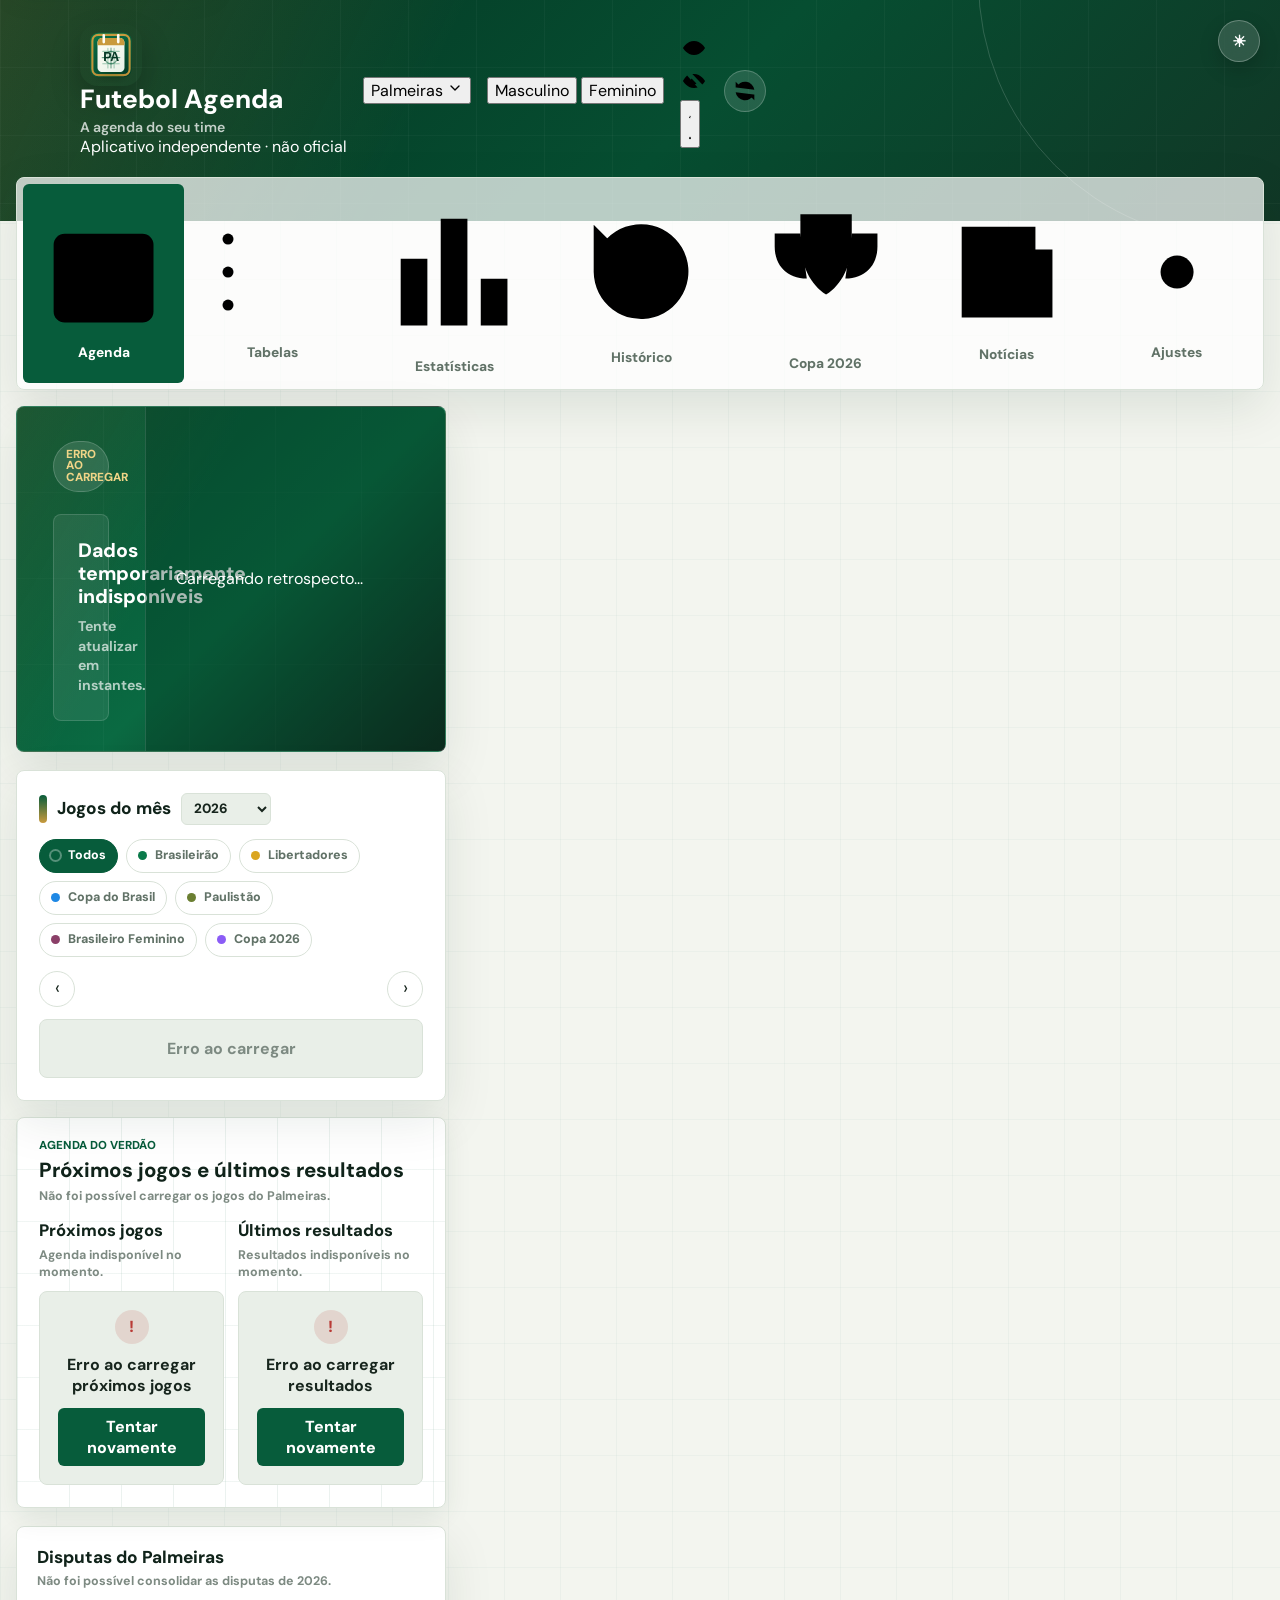
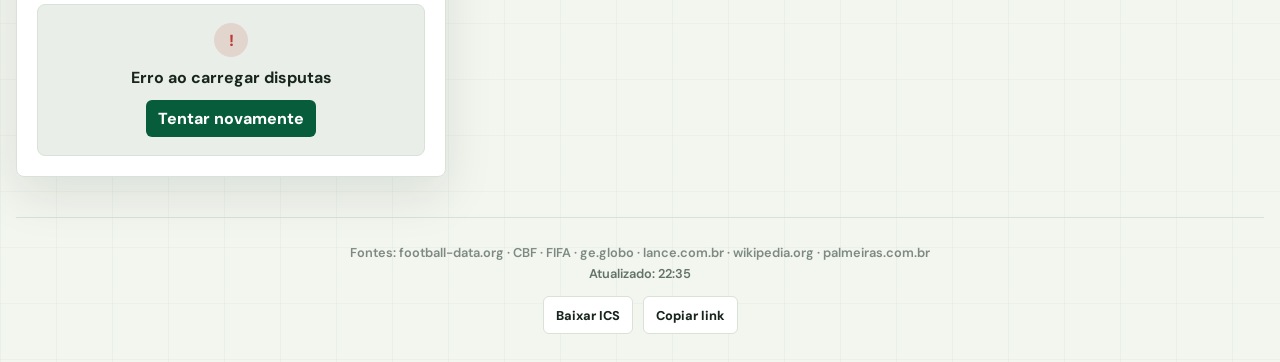
==== commit 4a5f7281: "feat: Futebol Agenda — multi-club platform (Phase 1: theming + selector) Club Registry (clubs.js): -" ====
--- a/apps/web/index.html
+++ b/apps/web/index.html
@@ -3,21 +3,45 @@
 <head>
     <meta charset="UTF-8">
     <meta name="viewport" content="width=device-width, initial-scale=1.0">
-    <title>Palmeiras Agenda — A agenda completa do Verdão</title>
-    <meta name="description" content="Acompanhe Palmeiras masculino e feminino com agenda, alertas, histórico, placares, tabelas e calendário.">
-    <meta name="application-name" content="Palmeiras Agenda">
+    <title>Futebol Agenda — A agenda do seu time</title>
+    <meta name="description" content="Acompanhe Palmeiras, Corinthians e outros clubes com agenda, alertas, histórico, placares, tabelas e calendário.">
+    <meta name="application-name" content="Futebol Agenda">
     <meta name="theme-color" content="#043522">
     <meta name="api-base-url" content="">
     <meta name="color-scheme" content="light dark">
     <meta name="robots" content="index,follow">
     <link rel="canonical" href="https://palmeiras.rodrigolanna.com.br/">
     <meta property="og:type" content="website">
-    <meta property="og:site_name" content="Palmeiras Agenda">
-    <meta property="og:title" content="A agenda completa do Verdão">
-    <meta property="og:description" content="Jogos, placares, tabelas, notícias, calendário do Palmeiras e seção especial da Copa do Mundo 2026.">
+    <meta property="og:site_name" content="Futebol Agenda">
+    <meta property="og:title" content="Futebol Agenda — A agenda do seu time">
+    <meta property="og:description" content="Jogos, placares, tabelas, notícias e calendário do seu clube. Escolha seu time.">
     <meta property="og:url" content="https://palmeiras.rodrigolanna.com.br/">
     <meta property="og:image" content="https://palmeiras.rodrigolanna.com.br/static/brand/palmeiras-agenda-social-card-v12.png">
     <meta property="og:image:width" content="1200">
+
+    <!-- Pre-paint club theme: apply before first render to avoid FOUC -->
+    <script>
+    (function () {
+        try {
+            var params = new URLSearchParams(location.search);
+            var urlClub = params.get('club');
+            var stored = localStorage.getItem('fa-selected-club');
+            var clubId = urlClub || stored || 'palmeiras';
+            var registry = {
+                palmeiras: { brand: '#075c3b', brandStrong: '#043522', brandBright: '#0a7a4a', brandSoft: '#e7f1e9', gold: '#c99a3d', ink: '#10231a', text: '#17251d', bg: '#f3f5ef', bgCard: '#ffffff', bgSoft: '#e9efe8', line: '#d9e2d8', lineStrong: '#bdcabb' },
+                corinthians: { brand: '#1a1a1a', brandStrong: '#000000', brandBright: '#404040', brandSoft: '#e8e8e8', gold: '#c99a3d', ink: '#0a0a0a', text: '#1a1a1a', bg: '#f5f5f5', bgCard: '#ffffff', bgSoft: '#eaeaea', line: '#d5d5d5', lineStrong: '#b8b8b8' }
+            };
+            var theme = registry[clubId] || registry.palmeiras;
+            var root = document.documentElement;
+            Object.keys(theme).forEach(function (key) {
+                var cssKey = '--' + key.replace(/([A-Z])/g, '-$1').toLowerCase();
+                root.style.setProperty(cssKey, theme[key]);
+            });
+            root.style.setProperty('--shadow', '0 18px 50px ' + theme.brandStrong + '1a');
+            root.style.setProperty('--shadow-tight', '0 10px 28px ' + theme.brandStrong + '16');
+        } catch (e) { /* Palmeiras defaults from :root CSS will apply */ }
+    })();
+    </script>
     <meta property="og:image:height" content="630">
     <meta name="twitter:card" content="summary_large_image">
     <meta name="twitter:image" content="https://palmeiras.rodrigolanna.com.br/static/brand/palmeiras-agenda-social-card-v12.png">
@@ -35,24 +59,37 @@
     <link rel="manifest" href="/manifest.webmanifest?v=16">
     <link rel="alternate" type="text/calendar" title="Palmeiras Agenda" href="/api/v1/calendar.ics">
     <link rel="stylesheet" href="/static/css/styles.css?v=82">
-    <link rel="stylesheet" href="/static/css/design-system.css?v=20">
+    <link rel="stylesheet" href="/static/css/design-system.css?v=21">
 </head>
 <body>
     <a class="skip-link" href="#main-content">Pular para o conteúdo</a>
+
+    <!-- Club Selector Overlay -->
+    <div class="club-selector-overlay" id="clubSelectorOverlay" hidden>
+        <div class="club-selector-modal">
+            <h2 class="club-selector-title">Escolha seu clube</h2>
+            <p class="club-selector-subtitle">Você pode trocar a qualquer momento</p>
+            <div class="club-selector-grid" id="clubSelectorGrid"></div>
+        </div>
+    </div>
 
     <!-- Compact Header -->
     <header class="header">
         <div class="header-content">
             <div class="header-brand">
                 <a class="logo" href="/" aria-label="Voltar para a página inicial">
-                    <img src="/static/brand/palmeiras-agenda-mark.svg?v=12" alt="Logo Palmeiras Agenda">
+                    <img src="/static/brand/palmeiras-agenda-mark.svg?v=12" alt="Logo Futebol Agenda" id="app-logo">
                 </a>
                 <div class="header-text">
-                    <h1>Palmeiras Agenda</h1>
-                    <div class="subtitle">A agenda completa do Verdão</div>
+                    <h1>Futebol Agenda</h1>
+                    <div class="subtitle" id="app-subtitle">A agenda do seu time</div>
                     <div class="product-disclosure">Aplicativo independente · não oficial</div>
                 </div>
             </div>
+            <button type="button" class="club-selector-badge" id="clubSelectorButton" aria-label="Trocar de clube" title="Trocar de clube">
+                <span class="club-badge-name" id="clubBadgeName">Palmeiras</span>
+                <svg viewBox="0 0 24 24" aria-hidden="true" focusable="false" style="width:16px;height:16px;fill:none;stroke:currentColor;stroke-width:2;stroke-linecap:round;stroke-linejoin:round"><path d="M6 9l6 6 6-6"/></svg>
+            </button>
             <div class="team-scope-control" role="group" aria-label="Escolher equipe">
                 <button type="button" data-team-scope="men" aria-pressed="true">Masculino</button>
                 <button type="button" data-team-scope="women" aria-pressed="false">Feminino</button>
@@ -451,8 +488,9 @@
         </div>
     </footer>
 
-    <script src="/static/js/config.js?v=30"></script>
-    <script src="/static/js/features.js?v=5"></script>
+    <script src="/static/js/clubs.js?v=1"></script>
+    <script src="/static/js/config.js?v=31"></script>
+    <script src="/static/js/features.js?v=8"></script>
     <script src="/static/js/app.js?v=89"></script>
 </body>
 </html>
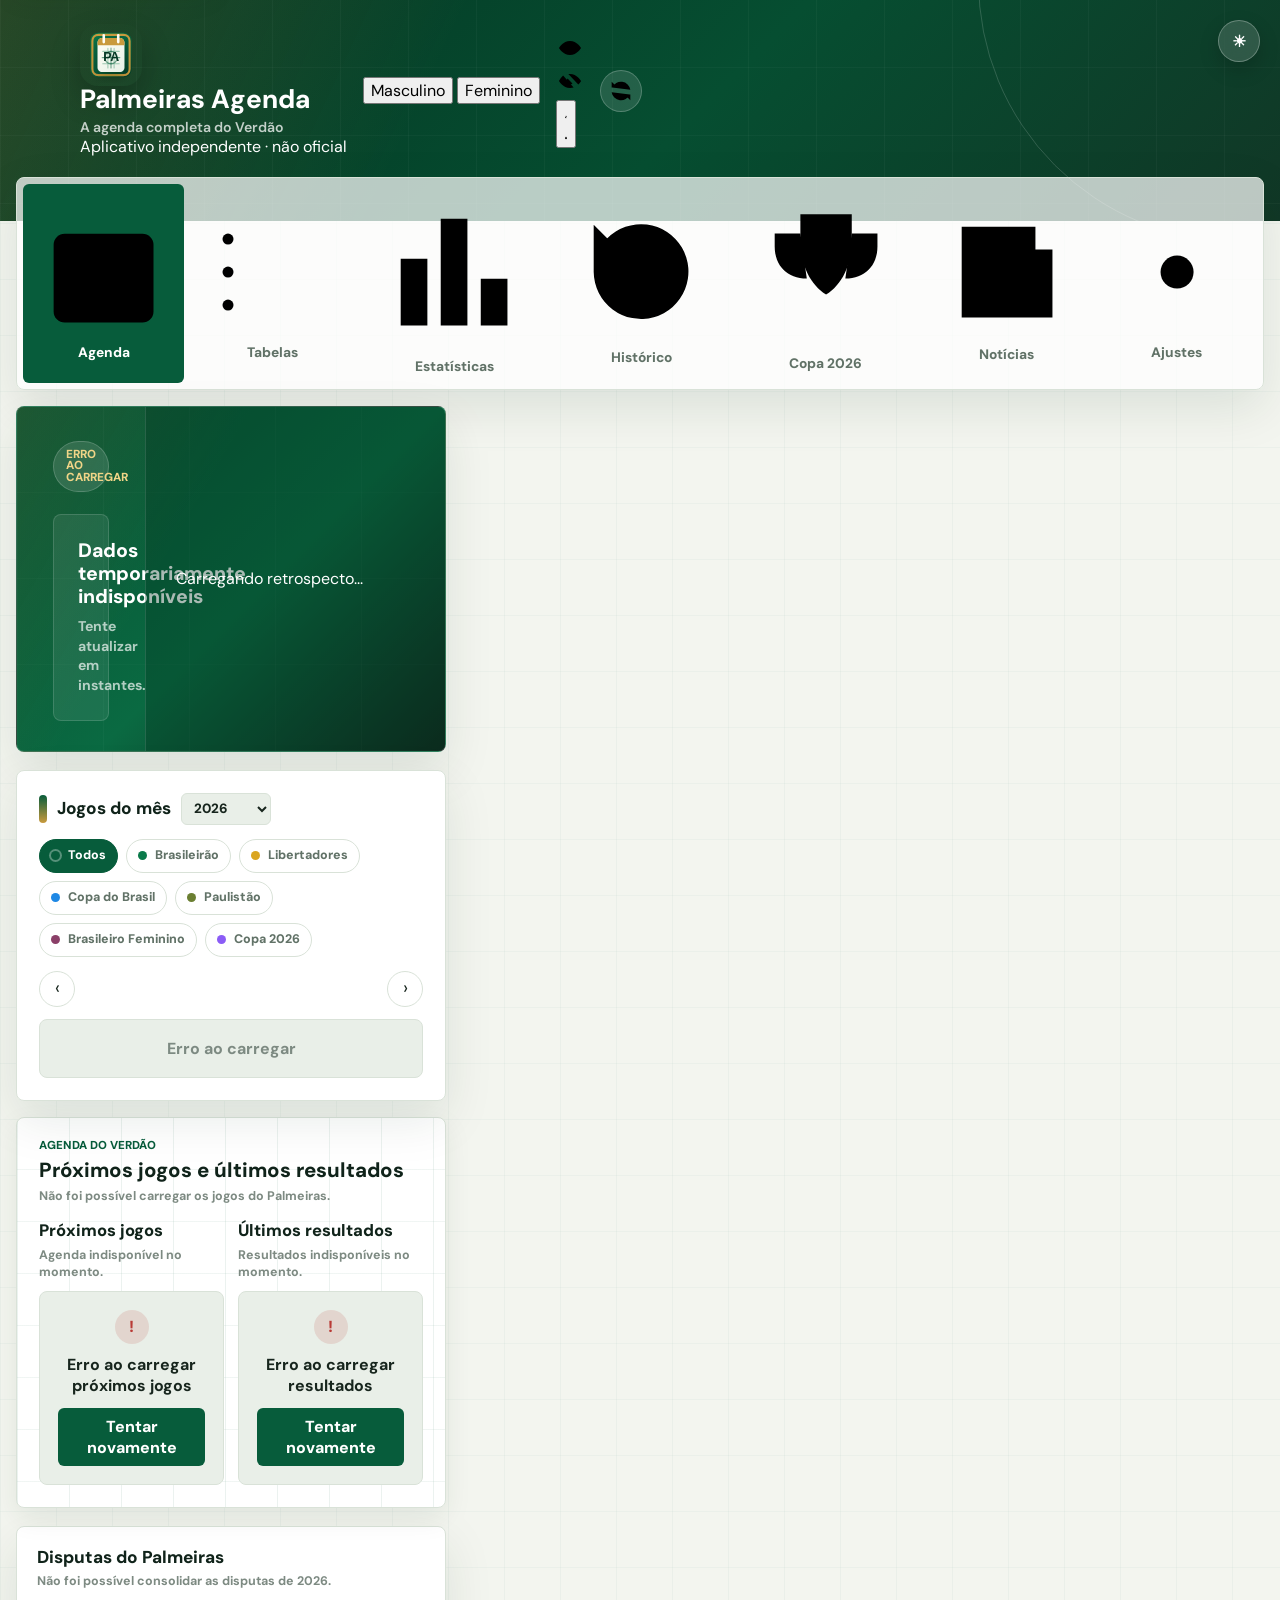
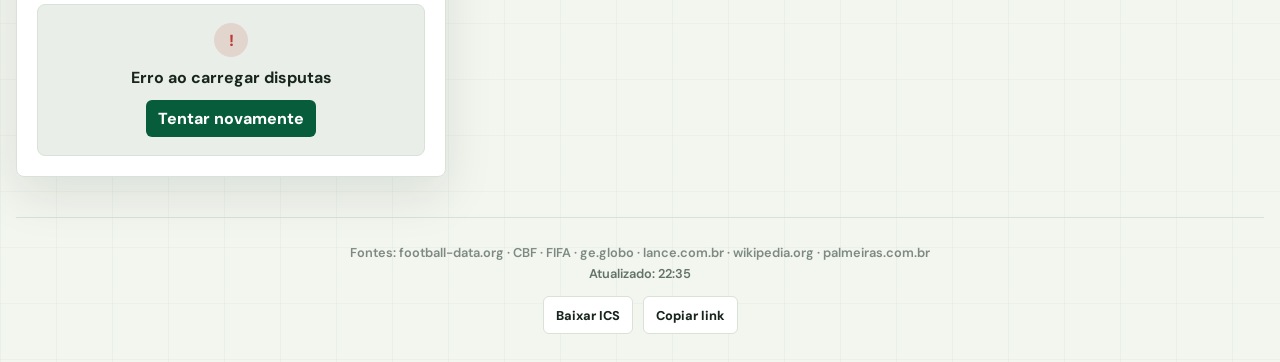
==== commit b2a9a4a2: "Revert "feat: Futebol Agenda — multi-club platform (Phase 1: theming + selector)" This reverts commi" ====
--- a/apps/web/index.html
+++ b/apps/web/index.html
@@ -3,45 +3,21 @@
 <head>
     <meta charset="UTF-8">
     <meta name="viewport" content="width=device-width, initial-scale=1.0">
-    <title>Futebol Agenda — A agenda do seu time</title>
-    <meta name="description" content="Acompanhe Palmeiras, Corinthians e outros clubes com agenda, alertas, histórico, placares, tabelas e calendário.">
-    <meta name="application-name" content="Futebol Agenda">
+    <title>Palmeiras Agenda — A agenda completa do Verdão</title>
+    <meta name="description" content="Acompanhe Palmeiras masculino e feminino com agenda, alertas, histórico, placares, tabelas e calendário.">
+    <meta name="application-name" content="Palmeiras Agenda">
     <meta name="theme-color" content="#043522">
     <meta name="api-base-url" content="">
     <meta name="color-scheme" content="light dark">
     <meta name="robots" content="index,follow">
     <link rel="canonical" href="https://palmeiras.rodrigolanna.com.br/">
     <meta property="og:type" content="website">
-    <meta property="og:site_name" content="Futebol Agenda">
-    <meta property="og:title" content="Futebol Agenda — A agenda do seu time">
-    <meta property="og:description" content="Jogos, placares, tabelas, notícias e calendário do seu clube. Escolha seu time.">
+    <meta property="og:site_name" content="Palmeiras Agenda">
+    <meta property="og:title" content="A agenda completa do Verdão">
+    <meta property="og:description" content="Jogos, placares, tabelas, notícias, calendário do Palmeiras e seção especial da Copa do Mundo 2026.">
     <meta property="og:url" content="https://palmeiras.rodrigolanna.com.br/">
     <meta property="og:image" content="https://palmeiras.rodrigolanna.com.br/static/brand/palmeiras-agenda-social-card-v12.png">
     <meta property="og:image:width" content="1200">
-
-    <!-- Pre-paint club theme: apply before first render to avoid FOUC -->
-    <script>
-    (function () {
-        try {
-            var params = new URLSearchParams(location.search);
-            var urlClub = params.get('club');
-            var stored = localStorage.getItem('fa-selected-club');
-            var clubId = urlClub || stored || 'palmeiras';
-            var registry = {
-                palmeiras: { brand: '#075c3b', brandStrong: '#043522', brandBright: '#0a7a4a', brandSoft: '#e7f1e9', gold: '#c99a3d', ink: '#10231a', text: '#17251d', bg: '#f3f5ef', bgCard: '#ffffff', bgSoft: '#e9efe8', line: '#d9e2d8', lineStrong: '#bdcabb' },
-                corinthians: { brand: '#1a1a1a', brandStrong: '#000000', brandBright: '#404040', brandSoft: '#e8e8e8', gold: '#c99a3d', ink: '#0a0a0a', text: '#1a1a1a', bg: '#f5f5f5', bgCard: '#ffffff', bgSoft: '#eaeaea', line: '#d5d5d5', lineStrong: '#b8b8b8' }
-            };
-            var theme = registry[clubId] || registry.palmeiras;
-            var root = document.documentElement;
-            Object.keys(theme).forEach(function (key) {
-                var cssKey = '--' + key.replace(/([A-Z])/g, '-$1').toLowerCase();
-                root.style.setProperty(cssKey, theme[key]);
-            });
-            root.style.setProperty('--shadow', '0 18px 50px ' + theme.brandStrong + '1a');
-            root.style.setProperty('--shadow-tight', '0 10px 28px ' + theme.brandStrong + '16');
-        } catch (e) { /* Palmeiras defaults from :root CSS will apply */ }
-    })();
-    </script>
     <meta property="og:image:height" content="630">
     <meta name="twitter:card" content="summary_large_image">
     <meta name="twitter:image" content="https://palmeiras.rodrigolanna.com.br/static/brand/palmeiras-agenda-social-card-v12.png">
@@ -59,37 +35,24 @@
     <link rel="manifest" href="/manifest.webmanifest?v=16">
     <link rel="alternate" type="text/calendar" title="Palmeiras Agenda" href="/api/v1/calendar.ics">
     <link rel="stylesheet" href="/static/css/styles.css?v=82">
-    <link rel="stylesheet" href="/static/css/design-system.css?v=21">
+    <link rel="stylesheet" href="/static/css/design-system.css?v=20">
 </head>
 <body>
     <a class="skip-link" href="#main-content">Pular para o conteúdo</a>
-
-    <!-- Club Selector Overlay -->
-    <div class="club-selector-overlay" id="clubSelectorOverlay" hidden>
-        <div class="club-selector-modal">
-            <h2 class="club-selector-title">Escolha seu clube</h2>
-            <p class="club-selector-subtitle">Você pode trocar a qualquer momento</p>
-            <div class="club-selector-grid" id="clubSelectorGrid"></div>
-        </div>
-    </div>
 
     <!-- Compact Header -->
     <header class="header">
         <div class="header-content">
             <div class="header-brand">
                 <a class="logo" href="/" aria-label="Voltar para a página inicial">
-                    <img src="/static/brand/palmeiras-agenda-mark.svg?v=12" alt="Logo Futebol Agenda" id="app-logo">
+                    <img src="/static/brand/palmeiras-agenda-mark.svg?v=12" alt="Logo Palmeiras Agenda">
                 </a>
                 <div class="header-text">
-                    <h1>Futebol Agenda</h1>
-                    <div class="subtitle" id="app-subtitle">A agenda do seu time</div>
+                    <h1>Palmeiras Agenda</h1>
+                    <div class="subtitle">A agenda completa do Verdão</div>
                     <div class="product-disclosure">Aplicativo independente · não oficial</div>
                 </div>
             </div>
-            <button type="button" class="club-selector-badge" id="clubSelectorButton" aria-label="Trocar de clube" title="Trocar de clube">
-                <span class="club-badge-name" id="clubBadgeName">Palmeiras</span>
-                <svg viewBox="0 0 24 24" aria-hidden="true" focusable="false" style="width:16px;height:16px;fill:none;stroke:currentColor;stroke-width:2;stroke-linecap:round;stroke-linejoin:round"><path d="M6 9l6 6 6-6"/></svg>
-            </button>
             <div class="team-scope-control" role="group" aria-label="Escolher equipe">
                 <button type="button" data-team-scope="men" aria-pressed="true">Masculino</button>
                 <button type="button" data-team-scope="women" aria-pressed="false">Feminino</button>
@@ -488,9 +451,8 @@
         </div>
     </footer>
 
-    <script src="/static/js/clubs.js?v=1"></script>
-    <script src="/static/js/config.js?v=31"></script>
-    <script src="/static/js/features.js?v=8"></script>
+    <script src="/static/js/config.js?v=30"></script>
+    <script src="/static/js/features.js?v=7"></script>
     <script src="/static/js/app.js?v=89"></script>
 </body>
 </html>
